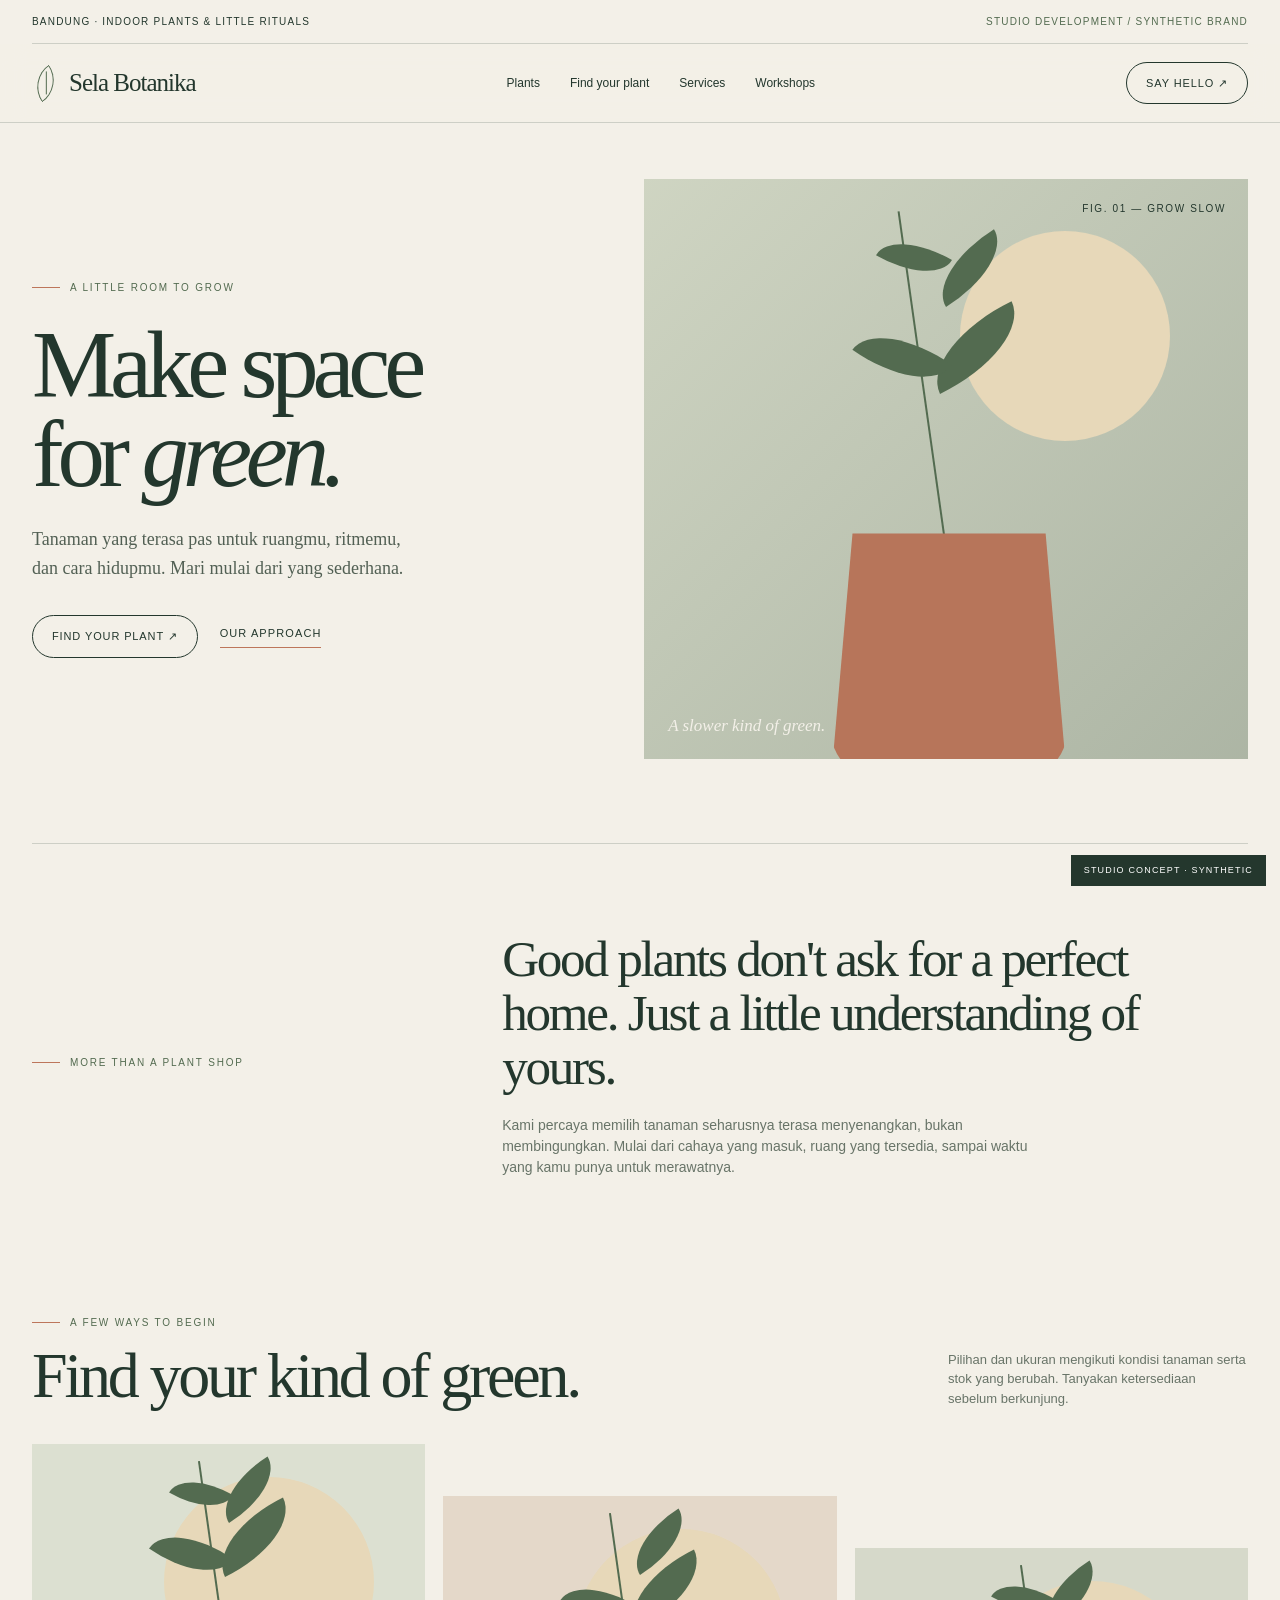
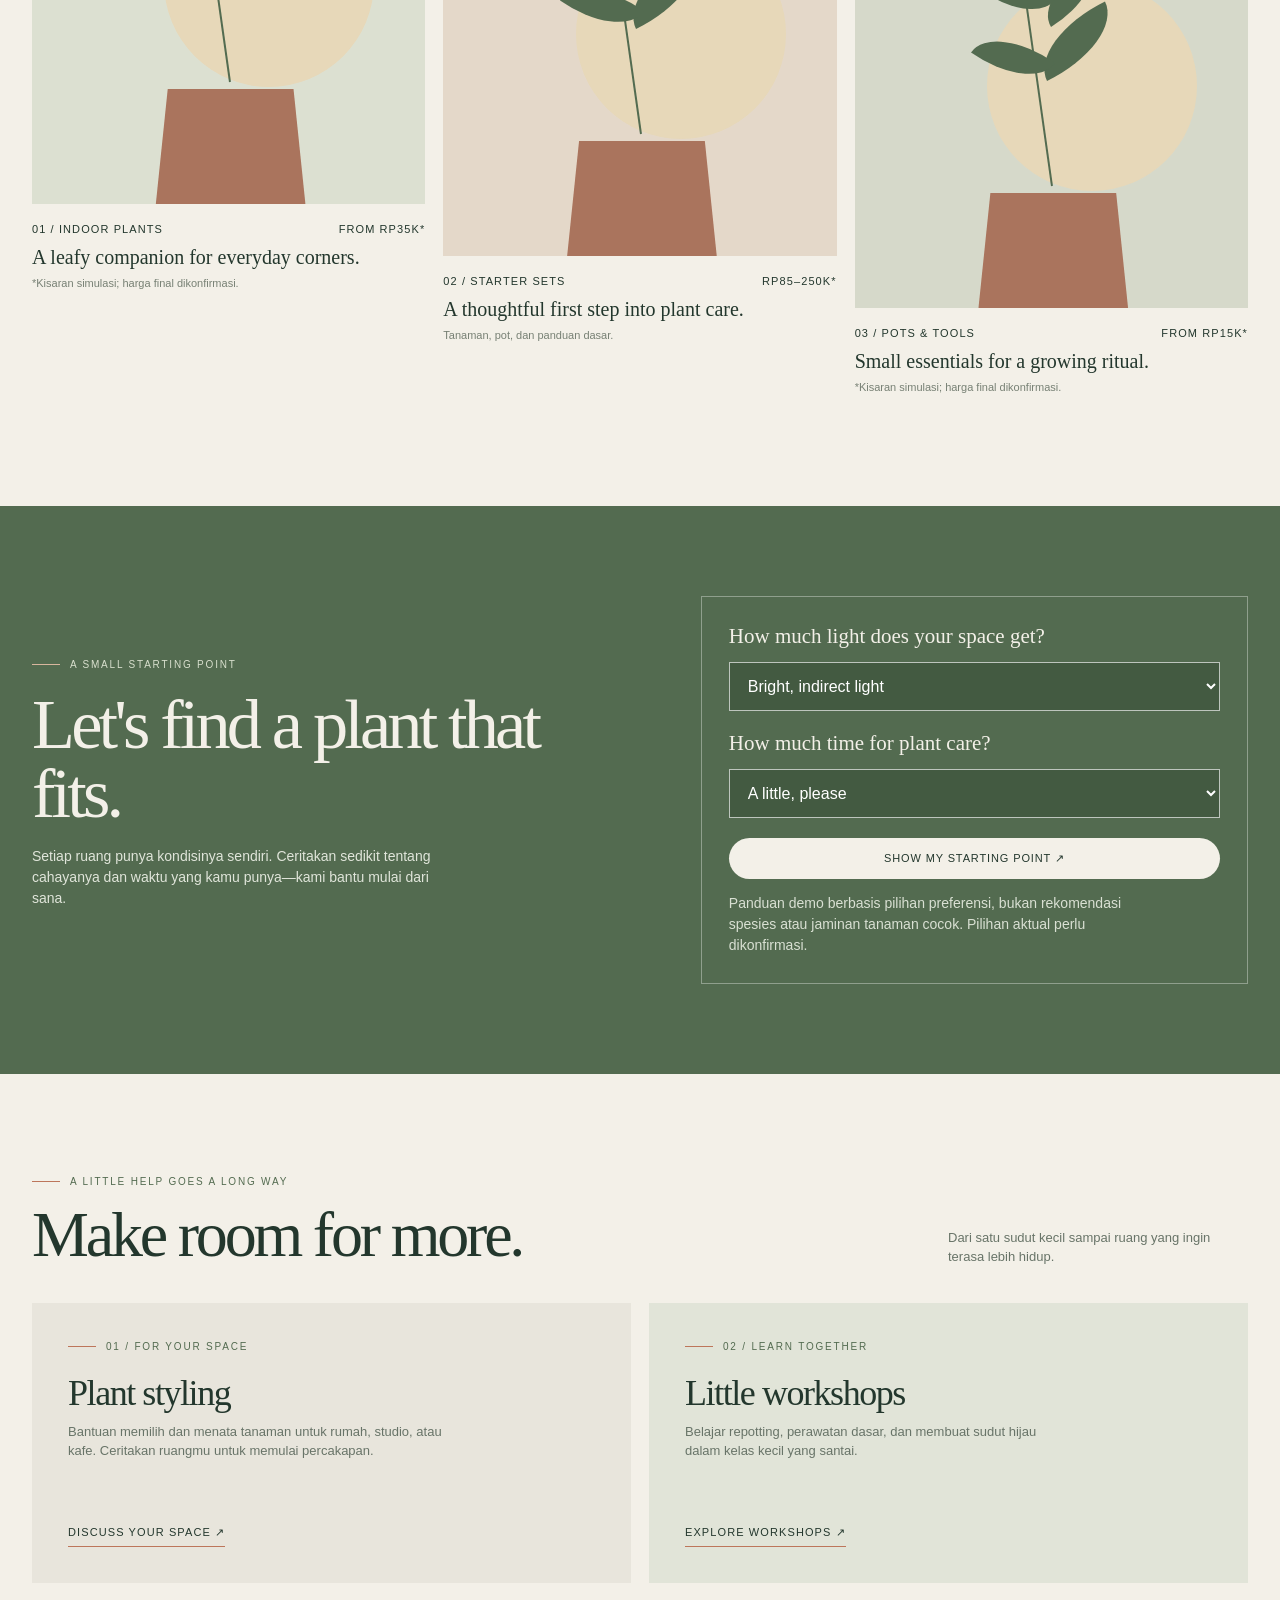
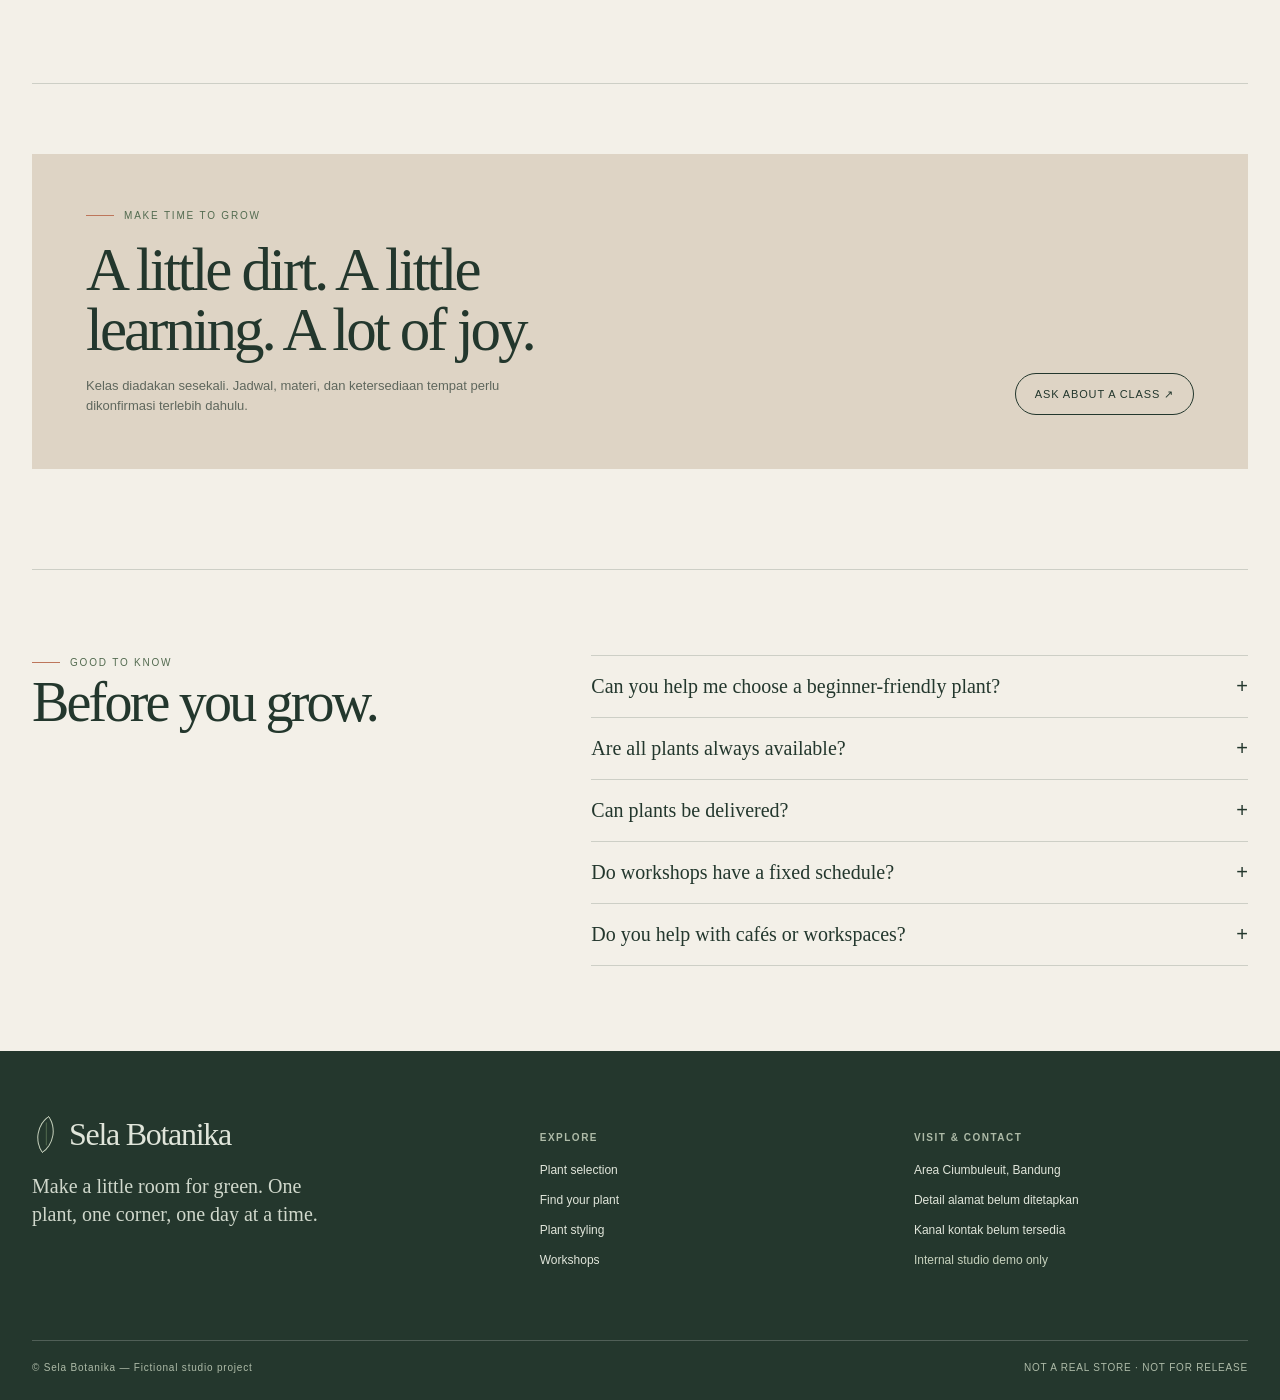
==== index.html @ 04342353 "improve: refine mobile navigation and prototype clarity" ====
<!-- Concept: Sela Botanika / ADES internal studio direction.
Lens: warm editorial plant studio; hypothesis: lead with atmosphere, then help visitors self-orient.
Synthetic content and CSS illustrations only. Finder is an illustrative demo, not botanical advice.
No real contact, booking, inventory, workshop schedule, testimonial, or business imagery is connected. -->
<!doctype html>
<html lang="id">
<head>
<meta charset="utf-8"><meta name="viewport" content="width=device-width, initial-scale=1">
<meta name="theme-color" content="#f3f0e8"><meta name="description" content="Sela Botanika — ruang untuk tumbuh, memilih tanaman yang sesuai dengan ruang dan ritme hidup.">
<title>Sela Botanika — Ruang untuk Tumbuh</title>
<style>
:root{--paper:#f3f0e8;--ink:#23372d;--moss:#536b50;--clay:#bd765b;--line:rgba(35,55,45,.18);--serif:Georgia,"Times New Roman",serif;--sans:Arial,Helvetica,sans-serif}
*{box-sizing:border-box}html{scroll-behavior:smooth;scroll-padding-top:90px}body{margin:0;background:var(--paper);color:var(--ink);font-family:var(--sans);line-height:1.5}a{color:inherit;text-decoration:none}button,select{font:inherit}.wrap{width:min(1240px,calc(100% - 64px));margin:auto}.topline{display:flex;justify-content:space-between;gap:14px;padding:14px 0;border-bottom:1px solid var(--line);font-size:10px;letter-spacing:.12em;text-transform:uppercase}.topline span:last-child{color:var(--moss)}header{position:sticky;top:0;background:rgba(243,240,232,.96);backdrop-filter:blur(12px);z-index:5;border-bottom:1px solid var(--line)}.nav{height:78px;display:flex;align-items:center;justify-content:space-between;gap:20px}.brand{display:flex;align-items:center;gap:10px;font:25px var(--serif);letter-spacing:-.04em;white-space:nowrap}.mark{width:27px;height:27px;border:1px solid var(--moss);border-radius:100% 0 100% 0;transform:rotate(-35deg);position:relative;flex:none}.mark:after{content:"";position:absolute;width:1px;height:23px;background:var(--moss);left:13px;top:1px;transform:rotate(35deg)}.links{display:flex;gap:clamp(14px,2.4vw,30px);font-size:12px}.links a:hover,.textlink:hover{color:var(--clay)}.nav-cta,.button{display:inline-flex;align-items:center;justify-content:center;border:1px solid var(--ink);border-radius:99px;padding:12px 19px;font-size:11px;letter-spacing:.08em;text-transform:uppercase;transition:background .2s,color .2s;cursor:pointer}.nav-cta:hover,.button:hover{background:var(--ink);color:var(--paper)}:focus-visible{outline:3px solid var(--clay);outline-offset:4px}.eyebrow{font-size:10px;letter-spacing:.18em;text-transform:uppercase;color:var(--moss);display:flex;align-items:center;gap:10px}.eyebrow:before{content:"";width:28px;height:1px;background:var(--clay)}h1,h2,h3,p{margin-top:0}
.hero{padding:56px 0 84px}.hero-grid{display:grid;grid-template-columns:1fr 1.12fr;gap:6%;align-items:center}h1{font:clamp(56px,7.4vw,104px)/.94 var(--serif);letter-spacing:-.065em;margin:26px 0}.hero-copy{font:18px/1.6 var(--serif);max-width:390px;color:#526054}.hero-actions{display:flex;align-items:center;gap:22px;margin-top:32px}.textlink{font-size:11px;text-transform:uppercase;letter-spacing:.1em;border-bottom:1px solid var(--clay);padding-bottom:5px}.hero-art{height:580px;position:relative;background:#d8ddca;overflow:hidden}.hero-art:before{content:"";position:absolute;inset:0;background:linear-gradient(135deg,rgba(35,55,45,.05),rgba(35,55,45,.24))}.sun{position:absolute;width:210px;height:210px;border-radius:50%;background:#e7d8b9;right:13%;top:9%}.pot{position:absolute;bottom:-18px;left:31%;width:39%;height:42%;background:#b7755a;border-radius:8% 8% 19% 19%;clip-path:polygon(9% 0,91% 0,100% 100%,0 100%)}.stem{position:absolute;bottom:35%;left:50%;height:60%;width:2px;background:#536b50;transform:rotate(-8deg);transform-origin:bottom}.leaf{position:absolute;width:105px;height:52px;background:#536b50;border-radius:100% 0 100% 0;transform-origin:0 100%}.l1{bottom:63%;left:49%;transform:rotate(-26deg)}.l2{bottom:68%;left:51%;transform:rotate(-145deg) scale(.86)}.l3{bottom:78%;left:50%;transform:rotate(-32deg) scale(.78)}.l4{bottom:86%;left:51%;transform:rotate(-150deg) scale(.65)}.art-note{position:absolute;left:24px;bottom:23px;color:#f3f0e8;font:italic 17px var(--serif)}.art-index{position:absolute;right:22px;top:22px;font-size:10px;letter-spacing:.16em}.intro{padding:88px 0;border-top:1px solid var(--line);display:grid;grid-template-columns:1fr 2fr;gap:8%}.intro h2{font:clamp(34px,4vw,55px)/1.05 var(--serif);letter-spacing:-.045em;max-width:740px;margin:0}.intro p{max-width:530px;color:#687468;font-size:14px;margin-top:22px}.section-head{display:flex;justify-content:space-between;align-items:end;margin-bottom:36px}.section-head h2{font:clamp(40px,5vw,64px)/1 var(--serif);letter-spacing:-.05em;margin:14px 0 0}.section-head p{max-width:300px;color:#687468;font-size:13px;margin:0}.plants{padding:35px 0 100px}.plant-grid{display:grid;grid-template-columns:repeat(3,1fr);gap:18px}.plant-card:nth-child(2){margin-top:52px}.plant-card:nth-child(3){margin-top:104px}.plant-visual{height:360px;position:relative;overflow:hidden;background:#dce0d1}.plant-card:nth-child(2) .plant-visual{background:#e4d8c9}.plant-card:nth-child(3) .plant-visual{background:#d6d9ca}.plant-visual .pot{height:37%;width:39%;left:31%;background:#aa745d}.plant-visual .stem{height:62%;bottom:34%}.plant-visual .leaf{width:87px;height:46px}.plant-meta{display:flex;justify-content:space-between;gap:8px;margin-top:17px;font-size:11px;letter-spacing:.1em;text-transform:uppercase}.plant-desc{font:20px var(--serif);margin:8px 0 0}.small-note{font-size:11px;color:#778074;margin-top:6px}.finder{background:var(--moss);color:var(--paper);padding:90px 0}.finder-grid{display:grid;grid-template-columns:1fr 1fr;gap:10%;align-items:center}.finder h2{font:clamp(46px,5.5vw,72px)/.98 var(--serif);letter-spacing:-.055em;margin:18px 0}.finder p{color:#e0e5da;max-width:430px;font-size:14px}.finder .eyebrow{color:#d8dfcd}.finder .eyebrow:before{background:#d8b69e}.finder-box{border:1px solid rgba(255,255,255,.35);padding:27px}.finder-box label{display:block;font:21px var(--serif);margin:0 0 13px}.finder-box select{width:100%;padding:14px;background:#435a41;border:1px solid rgba(255,255,255,.65);color:white;border-radius:0;margin-bottom:20px}.finder-box option{color:var(--ink);background:white}.finder-box button{background:var(--paper);color:var(--ink);border:0;width:100%}.result{display:none;margin-top:18px;padding:16px;background:rgba(255,255,255,.12);font-size:13px}.result.show{display:block}.services{padding:100px 0}.service-grid{display:grid;grid-template-columns:1fr 1fr;gap:18px}.service{padding:36px;background:#e8e5dc;min-height:280px;display:flex;flex-direction:column;justify-content:space-between}.service:nth-child(2){background:#e1e4d8}.service h3{font:36px var(--serif);letter-spacing:-.04em;margin:18px 0 8px}.service p{font-size:13px;color:#687468;max-width:380px}.service .textlink{align-self:flex-start}.workshops{padding:70px 0 100px;border-top:1px solid var(--line)}.workshop-band{background:#ded4c5;padding:54px;display:grid;grid-template-columns:1fr auto;gap:30px;align-items:end}.workshop-band h2{font:clamp(38px,5vw,61px)/.98 var(--serif);letter-spacing:-.05em;max-width:570px;margin:17px 0}.workshop-band p{font-size:13px;max-width:460px;color:#5f675d;margin:0}.faq{padding:85px 0;border-top:1px solid var(--line)}.faq-grid{display:grid;grid-template-columns:.8fr 1.2fr;gap:10%}.faq h2{font:56px var(--serif);letter-spacing:-.05em}.faq details{border-top:1px solid var(--line);padding:19px 0}.faq details:last-child{border-bottom:1px solid var(--line)}.faq summary{cursor:pointer;list-style:none;font:20px var(--serif);display:flex;justify-content:space-between;gap:16px}.faq summary:after{content:"+";font:20px var(--sans);flex:none}.faq details[open] summary:after{content:"−"}.faq details p{margin:14px 0 0;font-size:13px;color:#687468;max-width:540px}.footer{background:#24372d;color:#f3f0e8;padding:65px 0 25px}.footer-grid{display:grid;grid-template-columns:1.4fr 1fr 1fr;gap:40px;padding-bottom:55px}.footer .brand{font-size:32px}.footer p{font:20px/1.4 var(--serif);color:#d0d8cc;max-width:300px;margin-top:19px}.footer h4{font-size:10px;letter-spacing:.15em;text-transform:uppercase;color:#aebba8}.footer a,.footer li{font-size:12px;color:#e0e5da}.footer ul{list-style:none;padding:0;display:grid;gap:12px}.copyright{border-top:1px solid rgba(255,255,255,.2);padding-top:19px;display:flex;justify-content:space-between;font-size:10px;color:#aebba8;letter-spacing:.08em}.demo{position:fixed;right:14px;bottom:14px;background:#24372d;color:#fff;padding:9px 13px;font-size:9px;letter-spacing:.13em;text-transform:uppercase;z-index:10}
@media(max-width:900px){.links{gap:12px;font-size:11px}.nav-cta{padding:10px 13px}.hero-art{height:500px}}
@media(max-width:760px){.wrap{width:calc(100% - 38px)}.topline{font-size:8px;letter-spacing:.07em}.nav{height:66px}.brand{font-size:22px}.links{display:none}.nav-cta{padding:10px 13px;font-size:9px}.hero{padding:34px 0 55px}.hero-grid{grid-template-columns:1fr;gap:35px}h1{font-size:clamp(58px,15vw,82px);margin:20px 0}.hero-copy{font-size:17px}.hero-art{height:420px}.intro{padding:63px 0;grid-template-columns:1fr;gap:22px}.intro h2{font-size:42px}.section-head{display:block}.section-head p{margin-top:18px}.plants{padding-bottom:65px}.plant-grid{grid-template-columns:1fr;gap:32px}.plant-card:nth-child(2),.plant-card:nth-child(3){margin-top:0}.plant-visual{height:330px}.finder{padding:65px 0}.finder-grid{grid-template-columns:1fr;gap:28px}.finder-box{padding:21px}.services{padding:67px 0}.service-grid{grid-template-columns:1fr}.service{min-height:240px;padding:27px}.workshops{padding:55px 0 65px}.workshop-band{padding:30px;grid-template-columns:1fr}.workshop-band .button{justify-self:start}.faq{padding:65px 0}.faq-grid{grid-template-columns:1fr;gap:15px}.faq h2{font-size:46px}.footer{padding:48px 0 22px}.footer-grid{grid-template-columns:1fr 1fr;gap:28px}.footer-grid>div:first-child{grid-column:1/-1}.copyright{gap:12px;flex-direction:column}.demo{right:8px;bottom:8px;font-size:8px}}
@media(max-width:360px){.wrap{width:calc(100% - 30px)}.topline{font-size:7px}.brand{font-size:20px}.mark{width:23px;height:23px}.nav-cta{font-size:8px;padding:9px 10px}.hero-art{height:340px}.plant-meta{font-size:9px}.workshop-band{padding:23px}}
@media(prefers-reduced-motion:reduce){html{scroll-behavior:auto}*,*:before,*:after{transition:none!important;animation:none!important}}
</style>
</head>
<body>
<div class="topline wrap"><span>Bandung · Indoor plants & little rituals</span><span>STUDIO DEVELOPMENT / SYNTHETIC BRAND</span></div>
<header><div class="wrap nav"><a class="brand" href="#home" aria-label="Sela Botanika beranda"><span class="mark" aria-hidden="true"></span>Sela Botanika</a><nav class="links" aria-label="Navigasi utama"><a href="#plants">Plants</a><a href="#find">Find your plant</a><a href="#services">Services</a><a href="#workshops">Workshops</a></nav><a class="nav-cta" href="#contact">Say hello ↗</a></div></header>
<main id="home">
<section class="hero wrap"><div class="hero-grid"><div><div class="eyebrow">A little room to grow</div><h1>Make space<br>for <em>green.</em></h1><p class="hero-copy">Tanaman yang terasa pas untuk ruangmu, ritmemu, dan cara hidupmu. Mari mulai dari yang sederhana.</p><div class="hero-actions"><a class="button" href="#find">Find your plant ↗</a><a class="textlink" href="#approach">Our approach</a></div></div><div class="hero-art" role="img" aria-label="Ilustrasi dekoratif tanaman indoor dalam pot terakota"><div class="sun"></div><div class="stem"></div><div class="leaf l1"></div><div class="leaf l2"></div><div class="leaf l3"></div><div class="leaf l4"></div><div class="pot"></div><span class="art-index">FIG. 01 — GROW SLOW</span><span class="art-note">A slower kind of green.</span></div></div></section>
<section class="intro wrap" id="approach"><div class="eyebrow">More than a plant shop</div><div><h2>Good plants don't ask for a perfect home. Just a little understanding of yours.</h2><p>Kami percaya memilih tanaman seharusnya terasa menyenangkan, bukan membingungkan. Mulai dari cahaya yang masuk, ruang yang tersedia, sampai waktu yang kamu punya untuk merawatnya.</p></div></section>
<section class="plants wrap" id="plants"><div class="section-head"><div><div class="eyebrow">A few ways to begin</div><h2>Find your kind of green.</h2></div><p>Pilihan dan ukuran mengikuti kondisi tanaman serta stok yang berubah. Tanyakan ketersediaan sebelum berkunjung.</p></div><div class="plant-grid"><article class="plant-card"><div class="plant-visual" role="img" aria-label="Ilustrasi dekoratif tanaman dan pot"><div class="sun"></div><div class="stem"></div><div class="leaf l1"></div><div class="leaf l2"></div><div class="leaf l3"></div><div class="leaf l4"></div><div class="pot"></div></div><div class="plant-meta"><span>01 / Indoor plants</span><span>From Rp35k*</span></div><p class="plant-desc">A leafy companion for everyday corners.</p><p class="small-note">*Kisaran simulasi; harga final dikonfirmasi.</p></article><article class="plant-card"><div class="plant-visual" role="img" aria-label="Ilustrasi dekoratif tanaman pemula"><div class="sun"></div><div class="stem"></div><div class="leaf l1"></div><div class="leaf l2"></div><div class="leaf l3"></div><div class="pot"></div></div><div class="plant-meta"><span>02 / Starter sets</span><span>Rp85–250k*</span></div><p class="plant-desc">A thoughtful first step into plant care.</p><p class="small-note">Tanaman, pot, dan panduan dasar.</p></article><article class="plant-card"><div class="plant-visual" role="img" aria-label="Ilustrasi dekoratif tanaman dalam pot"><div class="sun"></div><div class="stem"></div><div class="leaf l1"></div><div class="leaf l2"></div><div class="leaf l3"></div><div class="leaf l4"></div><div class="pot"></div></div><div class="plant-meta"><span>03 / Pots & tools</span><span>From Rp15k*</span></div><p class="plant-desc">Small essentials for a growing ritual.</p><p class="small-note">*Kisaran simulasi; harga final dikonfirmasi.</p></article></div></section>
<section class="finder" id="find"><div class="wrap finder-grid"><div><div class="eyebrow">A small starting point</div><h2>Let's find a plant that fits.</h2><p>Setiap ruang punya kondisinya sendiri. Ceritakan sedikit tentang cahayanya dan waktu yang kamu punya—kami bantu mulai dari sana.</p></div><div class="finder-box"><label for="light">How much light does your space get?</label><select id="light"><option value="bright">Bright, indirect light</option><option value="medium">Some natural light</option><option value="low">Low natural light</option></select><label for="care">How much time for plant care?</label><select id="care"><option value="easy">A little, please</option><option value="regular">A regular weekly ritual</option><option value="love">I love taking care of plants</option></select><button class="button" id="recommend" type="button">Show my starting point ↗</button><div class="result" id="result" role="status" aria-live="polite"></div><p class="small-note" style="color:#d9e0d3;margin:14px 0 0">Panduan demo berbasis pilihan preferensi, bukan rekomendasi spesies atau jaminan tanaman cocok. Pilihan aktual perlu dikonfirmasi.</p></div></div></section>
<section class="services wrap" id="services"><div class="section-head"><div><div class="eyebrow">A little help goes a long way</div><h2>Make room for more.</h2></div><p>Dari satu sudut kecil sampai ruang yang ingin terasa lebih hidup.</p></div><div class="service-grid"><article class="service"><div><div class="eyebrow">01 / For your space</div><h3>Plant styling</h3><p>Bantuan memilih dan menata tanaman untuk rumah, studio, atau kafe. Ceritakan ruangmu untuk memulai percakapan.</p></div><a class="textlink" href="#contact">Discuss your space ↗</a></article><article class="service"><div><div class="eyebrow">02 / Learn together</div><h3>Little workshops</h3><p>Belajar repotting, perawatan dasar, dan membuat sudut hijau dalam kelas kecil yang santai.</p></div><a class="textlink" href="#workshops">Explore workshops ↗</a></article></div></section>
<section class="workshops wrap" id="workshops"><div class="workshop-band"><div><div class="eyebrow">Make time to grow</div><h2>A little dirt. A little learning. A lot of joy.</h2><p>Kelas diadakan sesekali. Jadwal, materi, dan ketersediaan tempat perlu dikonfirmasi terlebih dahulu.</p></div><a class="button" href="#contact">Ask about a class ↗</a></div></section>
<section class="faq wrap"><div class="faq-grid"><div><div class="eyebrow">Good to know</div><h2>Before you grow.</h2></div><div><details><summary>Can you help me choose a beginner-friendly plant?</summary><p>Tentu. Kami bisa mulai dari kondisi cahaya ruangan dan waktu yang ingin kamu luangkan untuk perawatan. Pilihan spesifik perlu disesuaikan dengan tanaman yang tersedia.</p></details><details><summary>Are all plants always available?</summary><p>Tidak. Stok berubah mengikuti pemasok dan kondisi tanaman. Hubungi kami untuk mengonfirmasi pilihan yang sedang tersedia.</p></details><details><summary>Can plants be delivered?</summary><p>Pengantaran tersedia di beberapa area Kota Bandung. Cakupan dan ongkos kirim perlu dikonfirmasi berdasarkan alamat tujuan.</p></details><details><summary>Do workshops have a fixed schedule?</summary><p>Jadwal belum tetap. Tanyakan informasi kelas, materi, dan ketersediaan tempat sebelum merencanakan kunjungan.</p></details><details><summary>Do you help with cafés or workspaces?</summary><p>Kami menerima pertanyaan awal untuk penataan tanaman. Biaya dan kebutuhan akan dibicarakan setelah memahami ruang serta lingkupnya.</p></details></div></div></section>
</main>
<footer class="footer" id="contact"><div class="wrap"><div class="footer-grid"><div><a class="brand" href="#home"><span class="mark" aria-hidden="true" style="border-color:#c6d1bd"></span>Sela Botanika</a><p>Make a little room for green. One plant, one corner, one day at a time.</p></div><div><h4>Explore</h4><ul><li><a href="#plants">Plant selection</a></li><li><a href="#find">Find your plant</a></li><li><a href="#services">Plant styling</a></li><li><a href="#workshops">Workshops</a></li></ul></div><div><h4>Visit & contact</h4><ul><li>Area Ciumbuleuit, Bandung</li><li>Detail alamat belum ditetapkan</li><li>Kanal kontak belum tersedia</li><li><span style="color:#c6d1bd">Internal studio demo only</span></li></ul></div></div><div class="copyright"><span>© Sela Botanika — Fictional studio project</span><span>NOT A REAL STORE · NOT FOR RELEASE</span></div></div></footer>
<div class="demo" aria-hidden="true">Studio concept · synthetic</div>
<script>
document.getElementById('recommend').addEventListener('click',function(){const light=document.getElementById('light').value;const care=document.getElementById('care').value;let advice='Mulai dengan mencatat sudut ruangan yang ingin kamu hijaukan. Diskusikan kondisi ruang tersebut sebelum memilih tanaman.';if(light==='low'&&care==='easy')advice='Untuk ruang bercahaya terbatas dengan rutinitas sederhana, minta bantuan mengecek opsi yang sesuai. Kesesuaian spesies perlu dikonfirmasi.';else if(light==='bright')advice='Ruang dengan cahaya terang tidak langsung bisa menjadi titik awal eksplorasi. Catat arah dan durasi cahaya yang masuk.';else if(care==='love')advice='Kamu bisa menjadikan perawatan sebagai rutinitas yang menyenangkan. Mulailah dengan mempertimbangkan waktu dan pengalamanmu.';const box=document.getElementById('result');box.textContent=advice;box.classList.add('show')});
</script>
</body></html>
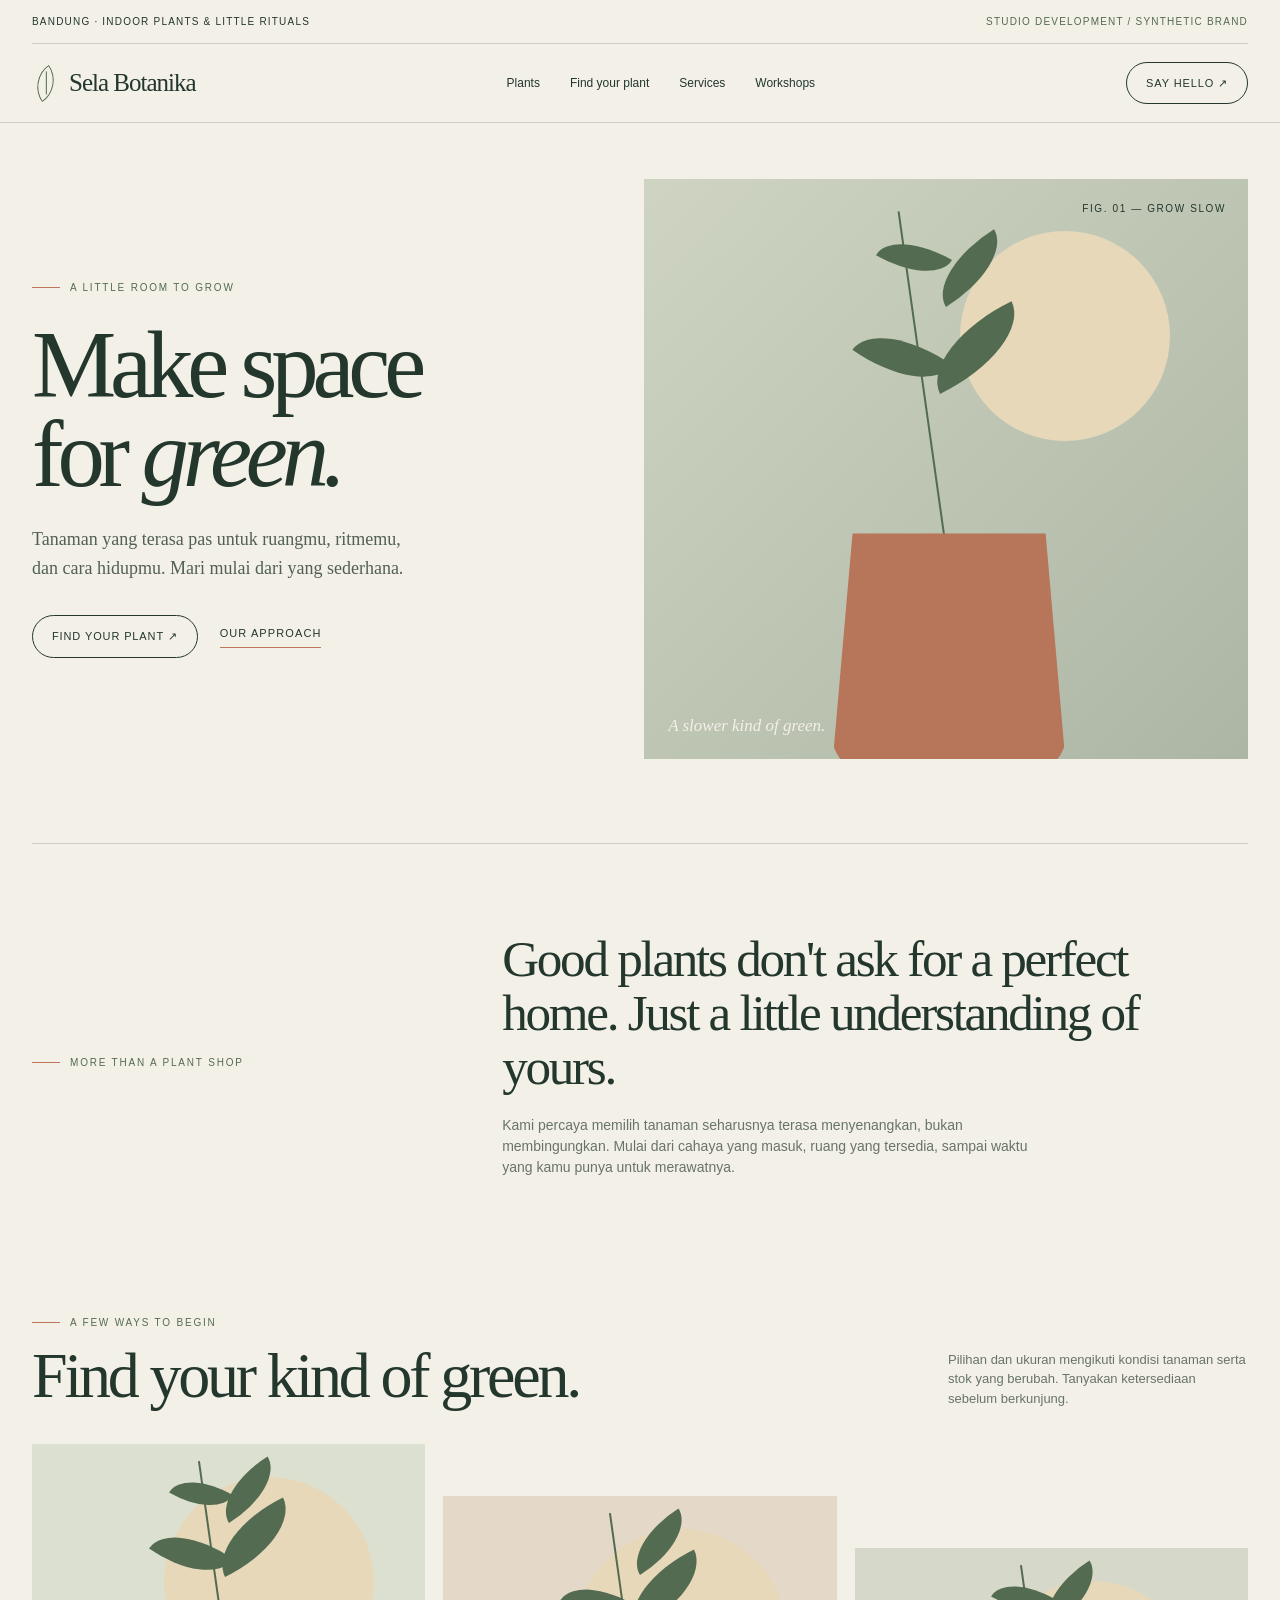
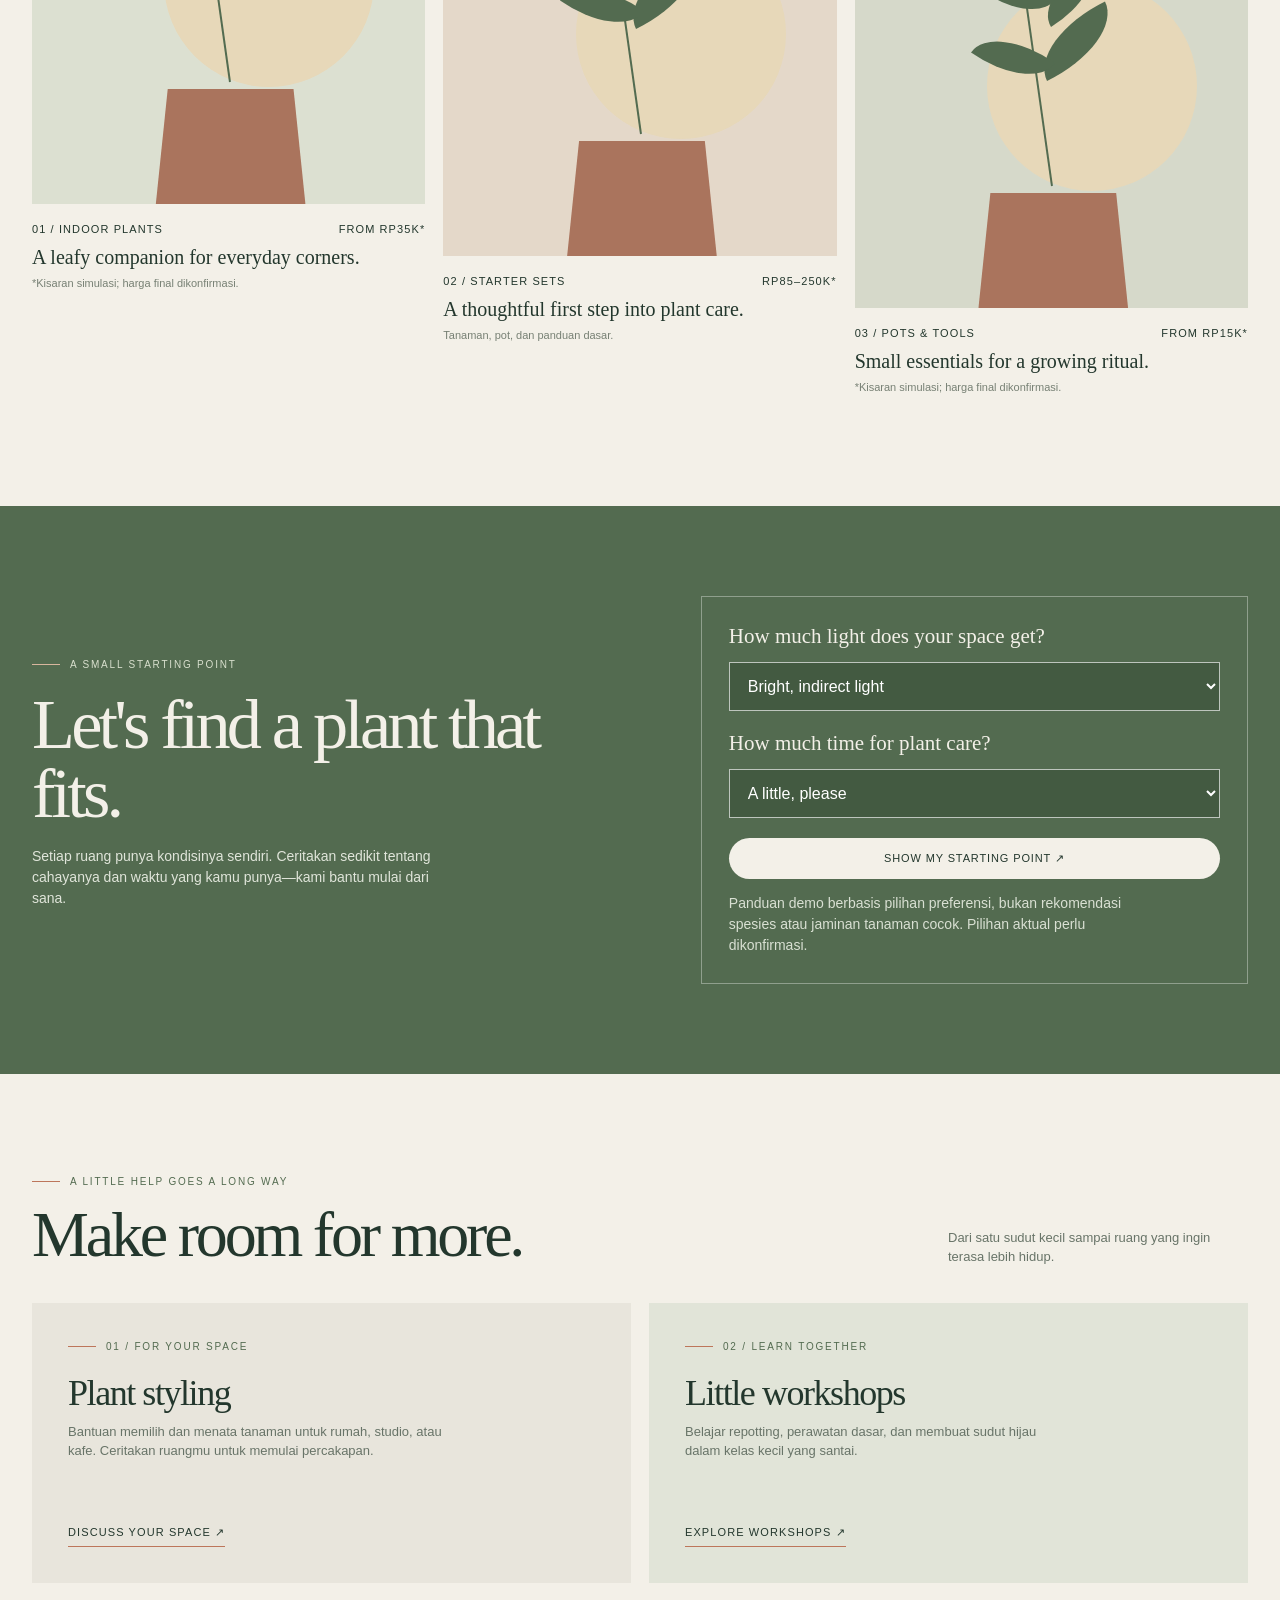
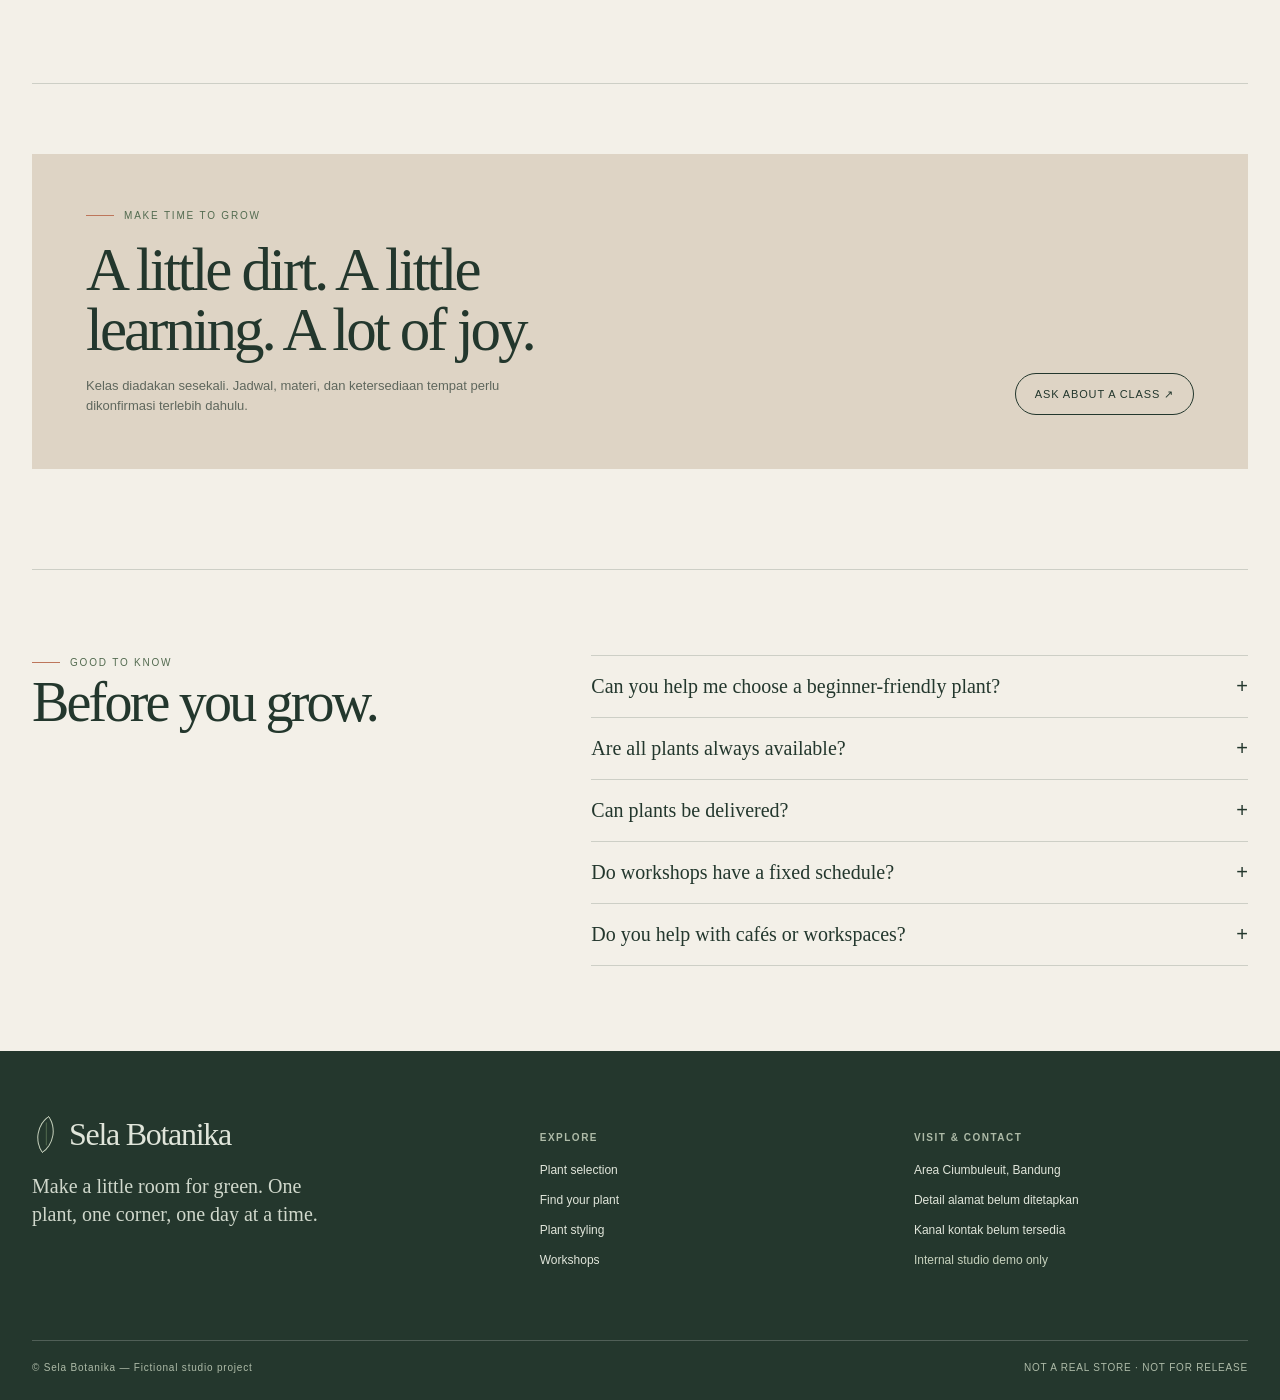
==== commit b3525b54: "Refine mobile visual hierarchy by removing floating demo badge" ====
--- a/index.html
+++ b/index.html
@@ -11,9 +11,9 @@
 <style>
 :root{--paper:#f3f0e8;--ink:#23372d;--moss:#536b50;--clay:#bd765b;--line:rgba(35,55,45,.18);--serif:Georgia,"Times New Roman",serif;--sans:Arial,Helvetica,sans-serif}
 *{box-sizing:border-box}html{scroll-behavior:smooth;scroll-padding-top:90px}body{margin:0;background:var(--paper);color:var(--ink);font-family:var(--sans);line-height:1.5}a{color:inherit;text-decoration:none}button,select{font:inherit}.wrap{width:min(1240px,calc(100% - 64px));margin:auto}.topline{display:flex;justify-content:space-between;gap:14px;padding:14px 0;border-bottom:1px solid var(--line);font-size:10px;letter-spacing:.12em;text-transform:uppercase}.topline span:last-child{color:var(--moss)}header{position:sticky;top:0;background:rgba(243,240,232,.96);backdrop-filter:blur(12px);z-index:5;border-bottom:1px solid var(--line)}.nav{height:78px;display:flex;align-items:center;justify-content:space-between;gap:20px}.brand{display:flex;align-items:center;gap:10px;font:25px var(--serif);letter-spacing:-.04em;white-space:nowrap}.mark{width:27px;height:27px;border:1px solid var(--moss);border-radius:100% 0 100% 0;transform:rotate(-35deg);position:relative;flex:none}.mark:after{content:"";position:absolute;width:1px;height:23px;background:var(--moss);left:13px;top:1px;transform:rotate(35deg)}.links{display:flex;gap:clamp(14px,2.4vw,30px);font-size:12px}.links a:hover,.textlink:hover{color:var(--clay)}.nav-cta,.button{display:inline-flex;align-items:center;justify-content:center;border:1px solid var(--ink);border-radius:99px;padding:12px 19px;font-size:11px;letter-spacing:.08em;text-transform:uppercase;transition:background .2s,color .2s;cursor:pointer}.nav-cta:hover,.button:hover{background:var(--ink);color:var(--paper)}:focus-visible{outline:3px solid var(--clay);outline-offset:4px}.eyebrow{font-size:10px;letter-spacing:.18em;text-transform:uppercase;color:var(--moss);display:flex;align-items:center;gap:10px}.eyebrow:before{content:"";width:28px;height:1px;background:var(--clay)}h1,h2,h3,p{margin-top:0}
-.hero{padding:56px 0 84px}.hero-grid{display:grid;grid-template-columns:1fr 1.12fr;gap:6%;align-items:center}h1{font:clamp(56px,7.4vw,104px)/.94 var(--serif);letter-spacing:-.065em;margin:26px 0}.hero-copy{font:18px/1.6 var(--serif);max-width:390px;color:#526054}.hero-actions{display:flex;align-items:center;gap:22px;margin-top:32px}.textlink{font-size:11px;text-transform:uppercase;letter-spacing:.1em;border-bottom:1px solid var(--clay);padding-bottom:5px}.hero-art{height:580px;position:relative;background:#d8ddca;overflow:hidden}.hero-art:before{content:"";position:absolute;inset:0;background:linear-gradient(135deg,rgba(35,55,45,.05),rgba(35,55,45,.24))}.sun{position:absolute;width:210px;height:210px;border-radius:50%;background:#e7d8b9;right:13%;top:9%}.pot{position:absolute;bottom:-18px;left:31%;width:39%;height:42%;background:#b7755a;border-radius:8% 8% 19% 19%;clip-path:polygon(9% 0,91% 0,100% 100%,0 100%)}.stem{position:absolute;bottom:35%;left:50%;height:60%;width:2px;background:#536b50;transform:rotate(-8deg);transform-origin:bottom}.leaf{position:absolute;width:105px;height:52px;background:#536b50;border-radius:100% 0 100% 0;transform-origin:0 100%}.l1{bottom:63%;left:49%;transform:rotate(-26deg)}.l2{bottom:68%;left:51%;transform:rotate(-145deg) scale(.86)}.l3{bottom:78%;left:50%;transform:rotate(-32deg) scale(.78)}.l4{bottom:86%;left:51%;transform:rotate(-150deg) scale(.65)}.art-note{position:absolute;left:24px;bottom:23px;color:#f3f0e8;font:italic 17px var(--serif)}.art-index{position:absolute;right:22px;top:22px;font-size:10px;letter-spacing:.16em}.intro{padding:88px 0;border-top:1px solid var(--line);display:grid;grid-template-columns:1fr 2fr;gap:8%}.intro h2{font:clamp(34px,4vw,55px)/1.05 var(--serif);letter-spacing:-.045em;max-width:740px;margin:0}.intro p{max-width:530px;color:#687468;font-size:14px;margin-top:22px}.section-head{display:flex;justify-content:space-between;align-items:end;margin-bottom:36px}.section-head h2{font:clamp(40px,5vw,64px)/1 var(--serif);letter-spacing:-.05em;margin:14px 0 0}.section-head p{max-width:300px;color:#687468;font-size:13px;margin:0}.plants{padding:35px 0 100px}.plant-grid{display:grid;grid-template-columns:repeat(3,1fr);gap:18px}.plant-card:nth-child(2){margin-top:52px}.plant-card:nth-child(3){margin-top:104px}.plant-visual{height:360px;position:relative;overflow:hidden;background:#dce0d1}.plant-card:nth-child(2) .plant-visual{background:#e4d8c9}.plant-card:nth-child(3) .plant-visual{background:#d6d9ca}.plant-visual .pot{height:37%;width:39%;left:31%;background:#aa745d}.plant-visual .stem{height:62%;bottom:34%}.plant-visual .leaf{width:87px;height:46px}.plant-meta{display:flex;justify-content:space-between;gap:8px;margin-top:17px;font-size:11px;letter-spacing:.1em;text-transform:uppercase}.plant-desc{font:20px var(--serif);margin:8px 0 0}.small-note{font-size:11px;color:#778074;margin-top:6px}.finder{background:var(--moss);color:var(--paper);padding:90px 0}.finder-grid{display:grid;grid-template-columns:1fr 1fr;gap:10%;align-items:center}.finder h2{font:clamp(46px,5.5vw,72px)/.98 var(--serif);letter-spacing:-.055em;margin:18px 0}.finder p{color:#e0e5da;max-width:430px;font-size:14px}.finder .eyebrow{color:#d8dfcd}.finder .eyebrow:before{background:#d8b69e}.finder-box{border:1px solid rgba(255,255,255,.35);padding:27px}.finder-box label{display:block;font:21px var(--serif);margin:0 0 13px}.finder-box select{width:100%;padding:14px;background:#435a41;border:1px solid rgba(255,255,255,.65);color:white;border-radius:0;margin-bottom:20px}.finder-box option{color:var(--ink);background:white}.finder-box button{background:var(--paper);color:var(--ink);border:0;width:100%}.result{display:none;margin-top:18px;padding:16px;background:rgba(255,255,255,.12);font-size:13px}.result.show{display:block}.services{padding:100px 0}.service-grid{display:grid;grid-template-columns:1fr 1fr;gap:18px}.service{padding:36px;background:#e8e5dc;min-height:280px;display:flex;flex-direction:column;justify-content:space-between}.service:nth-child(2){background:#e1e4d8}.service h3{font:36px var(--serif);letter-spacing:-.04em;margin:18px 0 8px}.service p{font-size:13px;color:#687468;max-width:380px}.service .textlink{align-self:flex-start}.workshops{padding:70px 0 100px;border-top:1px solid var(--line)}.workshop-band{background:#ded4c5;padding:54px;display:grid;grid-template-columns:1fr auto;gap:30px;align-items:end}.workshop-band h2{font:clamp(38px,5vw,61px)/.98 var(--serif);letter-spacing:-.05em;max-width:570px;margin:17px 0}.workshop-band p{font-size:13px;max-width:460px;color:#5f675d;margin:0}.faq{padding:85px 0;border-top:1px solid var(--line)}.faq-grid{display:grid;grid-template-columns:.8fr 1.2fr;gap:10%}.faq h2{font:56px var(--serif);letter-spacing:-.05em}.faq details{border-top:1px solid var(--line);padding:19px 0}.faq details:last-child{border-bottom:1px solid var(--line)}.faq summary{cursor:pointer;list-style:none;font:20px var(--serif);display:flex;justify-content:space-between;gap:16px}.faq summary:after{content:"+";font:20px var(--sans);flex:none}.faq details[open] summary:after{content:"−"}.faq details p{margin:14px 0 0;font-size:13px;color:#687468;max-width:540px}.footer{background:#24372d;color:#f3f0e8;padding:65px 0 25px}.footer-grid{display:grid;grid-template-columns:1.4fr 1fr 1fr;gap:40px;padding-bottom:55px}.footer .brand{font-size:32px}.footer p{font:20px/1.4 var(--serif);color:#d0d8cc;max-width:300px;margin-top:19px}.footer h4{font-size:10px;letter-spacing:.15em;text-transform:uppercase;color:#aebba8}.footer a,.footer li{font-size:12px;color:#e0e5da}.footer ul{list-style:none;padding:0;display:grid;gap:12px}.copyright{border-top:1px solid rgba(255,255,255,.2);padding-top:19px;display:flex;justify-content:space-between;font-size:10px;color:#aebba8;letter-spacing:.08em}.demo{position:fixed;right:14px;bottom:14px;background:#24372d;color:#fff;padding:9px 13px;font-size:9px;letter-spacing:.13em;text-transform:uppercase;z-index:10}
+.hero{padding:56px 0 84px}.hero-grid{display:grid;grid-template-columns:1fr 1.12fr;gap:6%;align-items:center}h1{font:clamp(56px,7.4vw,104px)/.94 var(--serif);letter-spacing:-.065em;margin:26px 0}.hero-copy{font:18px/1.6 var(--serif);max-width:390px;color:#526054}.hero-actions{display:flex;align-items:center;gap:22px;margin-top:32px}.textlink{font-size:11px;text-transform:uppercase;letter-spacing:.1em;border-bottom:1px solid var(--clay);padding-bottom:5px}.hero-art{height:580px;position:relative;background:#d8ddca;overflow:hidden}.hero-art:before{content:"";position:absolute;inset:0;background:linear-gradient(135deg,rgba(35,55,45,.05),rgba(35,55,45,.24))}.sun{position:absolute;width:210px;height:210px;border-radius:50%;background:#e7d8b9;right:13%;top:9%}.pot{position:absolute;bottom:-18px;left:31%;width:39%;height:42%;background:#b7755a;border-radius:8% 8% 19% 19%;clip-path:polygon(9% 0,91% 0,100% 100%,0 100%)}.stem{position:absolute;bottom:35%;left:50%;height:60%;width:2px;background:#536b50;transform:rotate(-8deg);transform-origin:bottom}.leaf{position:absolute;width:105px;height:52px;background:#536b50;border-radius:100% 0 100% 0;transform-origin:0 100%}.l1{bottom:63%;left:49%;transform:rotate(-26deg)}.l2{bottom:68%;left:51%;transform:rotate(-145deg) scale(.86)}.l3{bottom:78%;left:50%;transform:rotate(-32deg) scale(.78)}.l4{bottom:86%;left:51%;transform:rotate(-150deg) scale(.65)}.art-note{position:absolute;left:24px;bottom:23px;color:#f3f0e8;font:italic 17px var(--serif)}.art-index{position:absolute;right:22px;top:22px;font-size:10px;letter-spacing:.16em}.intro{padding:88px 0;border-top:1px solid var(--line);display:grid;grid-template-columns:1fr 2fr;gap:8%}.intro h2{font:clamp(34px,4vw,55px)/1.05 var(--serif);letter-spacing:-.045em;max-width:740px;margin:0}.intro p{max-width:530px;color:#687468;font-size:14px;margin-top:22px}.section-head{display:flex;justify-content:space-between;align-items:end;margin-bottom:36px}.section-head h2{font:clamp(40px,5vw,64px)/1 var(--serif);letter-spacing:-.05em;margin:14px 0 0}.section-head p{max-width:300px;color:#687468;font-size:13px;margin:0}.plants{padding:35px 0 100px}.plant-grid{display:grid;grid-template-columns:repeat(3,1fr);gap:18px}.plant-card:nth-child(2){margin-top:52px}.plant-card:nth-child(3){margin-top:104px}.plant-visual{height:360px;position:relative;overflow:hidden;background:#dce0d1}.plant-card:nth-child(2) .plant-visual{background:#e4d8c9}.plant-card:nth-child(3) .plant-visual{background:#d6d9ca}.plant-visual .pot{height:37%;width:39%;left:31%;background:#aa745d}.plant-visual .stem{height:62%;bottom:34%}.plant-visual .leaf{width:87px;height:46px}.plant-meta{display:flex;justify-content:space-between;gap:8px;margin-top:17px;font-size:11px;letter-spacing:.1em;text-transform:uppercase}.plant-desc{font:20px var(--serif);margin:8px 0 0}.small-note{font-size:11px;color:#778074;margin-top:6px}.finder{background:var(--moss);color:var(--paper);padding:90px 0}.finder-grid{display:grid;grid-template-columns:1fr 1fr;gap:10%;align-items:center}.finder h2{font:clamp(46px,5.5vw,72px)/.98 var(--serif);letter-spacing:-.055em;margin:18px 0}.finder p{color:#e0e5da;max-width:430px;font-size:14px}.finder .eyebrow{color:#d8dfcd}.finder .eyebrow:before{background:#d8b69e}.finder-box{border:1px solid rgba(255,255,255,.35);padding:27px}.finder-box label{display:block;font:21px var(--serif);margin:0 0 13px}.finder-box select{width:100%;padding:14px;background:#435a41;border:1px solid rgba(255,255,255,.65);color:white;border-radius:0;margin-bottom:20px}.finder-box option{color:var(--ink);background:white}.finder-box button{background:var(--paper);color:var(--ink);border:0;width:100%}.result{display:none;margin-top:18px;padding:16px;background:rgba(255,255,255,.12);font-size:13px}.result.show{display:block}.services{padding:100px 0}.service-grid{display:grid;grid-template-columns:1fr 1fr;gap:18px}.service{padding:36px;background:#e8e5dc;min-height:280px;display:flex;flex-direction:column;justify-content:space-between}.service:nth-child(2){background:#e1e4d8}.service h3{font:36px var(--serif);letter-spacing:-.04em;margin:18px 0 8px}.service p{font-size:13px;color:#687468;max-width:380px}.service .textlink{align-self:flex-start}.workshops{padding:70px 0 100px;border-top:1px solid var(--line)}.workshop-band{background:#ded4c5;padding:54px;display:grid;grid-template-columns:1fr auto;gap:30px;align-items:end}.workshop-band h2{font:clamp(38px,5vw,61px)/.98 var(--serif);letter-spacing:-.05em;max-width:570px;margin:17px 0}.workshop-band p{font-size:13px;max-width:460px;color:#5f675d;margin:0}.faq{padding:85px 0;border-top:1px solid var(--line)}.faq-grid{display:grid;grid-template-columns:.8fr 1.2fr;gap:10%}.faq h2{font:56px var(--serif);letter-spacing:-.05em}.faq details{border-top:1px solid var(--line);padding:19px 0}.faq details:last-child{border-bottom:1px solid var(--line)}.faq summary{cursor:pointer;list-style:none;font:20px var(--serif);display:flex;justify-content:space-between;gap:16px}.faq summary:after{content:"+";font:20px var(--sans);flex:none}.faq details[open] summary:after{content:"−"}.faq details p{margin:14px 0 0;font-size:13px;color:#687468;max-width:540px}.footer{background:#24372d;color:#f3f0e8;padding:65px 0 25px}.footer-grid{display:grid;grid-template-columns:1.4fr 1fr 1fr;gap:40px;padding-bottom:55px}.footer .brand{font-size:32px}.footer p{font:20px/1.4 var(--serif);color:#d0d8cc;max-width:300px;margin-top:19px}.footer h4{font-size:10px;letter-spacing:.15em;text-transform:uppercase;color:#aebba8}.footer a,.footer li{font-size:12px;color:#e0e5da}.footer ul{list-style:none;padding:0;display:grid;gap:12px}.copyright{border-top:1px solid rgba(255,255,255,.2);padding-top:19px;display:flex;justify-content:space-between;font-size:10px;color:#aebba8;letter-spacing:.08em}
 @media(max-width:900px){.links{gap:12px;font-size:11px}.nav-cta{padding:10px 13px}.hero-art{height:500px}}
-@media(max-width:760px){.wrap{width:calc(100% - 38px)}.topline{font-size:8px;letter-spacing:.07em}.nav{height:66px}.brand{font-size:22px}.links{display:none}.nav-cta{padding:10px 13px;font-size:9px}.hero{padding:34px 0 55px}.hero-grid{grid-template-columns:1fr;gap:35px}h1{font-size:clamp(58px,15vw,82px);margin:20px 0}.hero-copy{font-size:17px}.hero-art{height:420px}.intro{padding:63px 0;grid-template-columns:1fr;gap:22px}.intro h2{font-size:42px}.section-head{display:block}.section-head p{margin-top:18px}.plants{padding-bottom:65px}.plant-grid{grid-template-columns:1fr;gap:32px}.plant-card:nth-child(2),.plant-card:nth-child(3){margin-top:0}.plant-visual{height:330px}.finder{padding:65px 0}.finder-grid{grid-template-columns:1fr;gap:28px}.finder-box{padding:21px}.services{padding:67px 0}.service-grid{grid-template-columns:1fr}.service{min-height:240px;padding:27px}.workshops{padding:55px 0 65px}.workshop-band{padding:30px;grid-template-columns:1fr}.workshop-band .button{justify-self:start}.faq{padding:65px 0}.faq-grid{grid-template-columns:1fr;gap:15px}.faq h2{font-size:46px}.footer{padding:48px 0 22px}.footer-grid{grid-template-columns:1fr 1fr;gap:28px}.footer-grid>div:first-child{grid-column:1/-1}.copyright{gap:12px;flex-direction:column}.demo{right:8px;bottom:8px;font-size:8px}}
+@media(max-width:760px){.wrap{width:calc(100% - 38px)}.topline{font-size:8px;letter-spacing:.07em}.nav{height:66px}.brand{font-size:22px}.links{display:none}.nav-cta{padding:10px 13px;font-size:9px}.hero{padding:34px 0 55px}.hero-grid{grid-template-columns:1fr;gap:35px}h1{font-size:clamp(58px,15vw,82px);margin:20px 0}.hero-copy{font-size:17px}.hero-art{height:420px}.intro{padding:63px 0;grid-template-columns:1fr;gap:22px}.intro h2{font-size:42px}.section-head{display:block}.section-head p{margin-top:18px}.plants{padding-bottom:65px}.plant-grid{grid-template-columns:1fr;gap:32px}.plant-card:nth-child(2),.plant-card:nth-child(3){margin-top:0}.plant-visual{height:330px}.finder{padding:65px 0}.finder-grid{grid-template-columns:1fr;gap:28px}.finder-box{padding:21px}.services{padding:67px 0}.service-grid{grid-template-columns:1fr}.service{min-height:240px;padding:27px}.workshops{padding:55px 0 65px}.workshop-band{padding:30px;grid-template-columns:1fr}.workshop-band .button{justify-self:start}.faq{padding:65px 0}.faq-grid{grid-template-columns:1fr;gap:15px}.faq h2{font-size:46px}.footer{padding:48px 0 22px}.footer-grid{grid-template-columns:1fr 1fr;gap:28px}.footer-grid>div:first-child{grid-column:1/-1}.copyright{gap:12px;flex-direction:column}}
 @media(max-width:360px){.wrap{width:calc(100% - 30px)}.topline{font-size:7px}.brand{font-size:20px}.mark{width:23px;height:23px}.nav-cta{font-size:8px;padding:9px 10px}.hero-art{height:340px}.plant-meta{font-size:9px}.workshop-band{padding:23px}}
 @media(prefers-reduced-motion:reduce){html{scroll-behavior:auto}*,*:before,*:after{transition:none!important;animation:none!important}}
 </style>
@@ -31,7 +31,6 @@
 <section class="faq wrap"><div class="faq-grid"><div><div class="eyebrow">Good to know</div><h2>Before you grow.</h2></div><div><details><summary>Can you help me choose a beginner-friendly plant?</summary><p>Tentu. Kami bisa mulai dari kondisi cahaya ruangan dan waktu yang ingin kamu luangkan untuk perawatan. Pilihan spesifik perlu disesuaikan dengan tanaman yang tersedia.</p></details><details><summary>Are all plants always available?</summary><p>Tidak. Stok berubah mengikuti pemasok dan kondisi tanaman. Hubungi kami untuk mengonfirmasi pilihan yang sedang tersedia.</p></details><details><summary>Can plants be delivered?</summary><p>Pengantaran tersedia di beberapa area Kota Bandung. Cakupan dan ongkos kirim perlu dikonfirmasi berdasarkan alamat tujuan.</p></details><details><summary>Do workshops have a fixed schedule?</summary><p>Jadwal belum tetap. Tanyakan informasi kelas, materi, dan ketersediaan tempat sebelum merencanakan kunjungan.</p></details><details><summary>Do you help with cafés or workspaces?</summary><p>Kami menerima pertanyaan awal untuk penataan tanaman. Biaya dan kebutuhan akan dibicarakan setelah memahami ruang serta lingkupnya.</p></details></div></div></section>
 </main>
 <footer class="footer" id="contact"><div class="wrap"><div class="footer-grid"><div><a class="brand" href="#home"><span class="mark" aria-hidden="true" style="border-color:#c6d1bd"></span>Sela Botanika</a><p>Make a little room for green. One plant, one corner, one day at a time.</p></div><div><h4>Explore</h4><ul><li><a href="#plants">Plant selection</a></li><li><a href="#find">Find your plant</a></li><li><a href="#services">Plant styling</a></li><li><a href="#workshops">Workshops</a></li></ul></div><div><h4>Visit & contact</h4><ul><li>Area Ciumbuleuit, Bandung</li><li>Detail alamat belum ditetapkan</li><li>Kanal kontak belum tersedia</li><li><span style="color:#c6d1bd">Internal studio demo only</span></li></ul></div></div><div class="copyright"><span>© Sela Botanika — Fictional studio project</span><span>NOT A REAL STORE · NOT FOR RELEASE</span></div></div></footer>
-<div class="demo" aria-hidden="true">Studio concept · synthetic</div>
 <script>
 document.getElementById('recommend').addEventListener('click',function(){const light=document.getElementById('light').value;const care=document.getElementById('care').value;let advice='Mulai dengan mencatat sudut ruangan yang ingin kamu hijaukan. Diskusikan kondisi ruang tersebut sebelum memilih tanaman.';if(light==='low'&&care==='easy')advice='Untuk ruang bercahaya terbatas dengan rutinitas sederhana, minta bantuan mengecek opsi yang sesuai. Kesesuaian spesies perlu dikonfirmasi.';else if(light==='bright')advice='Ruang dengan cahaya terang tidak langsung bisa menjadi titik awal eksplorasi. Catat arah dan durasi cahaya yang masuk.';else if(care==='love')advice='Kamu bisa menjadikan perawatan sebagai rutinitas yang menyenangkan. Mulailah dengan mempertimbangkan waktu dan pengalamanmu.';const box=document.getElementById('result');box.textContent=advice;box.classList.add('show')});
 </script>
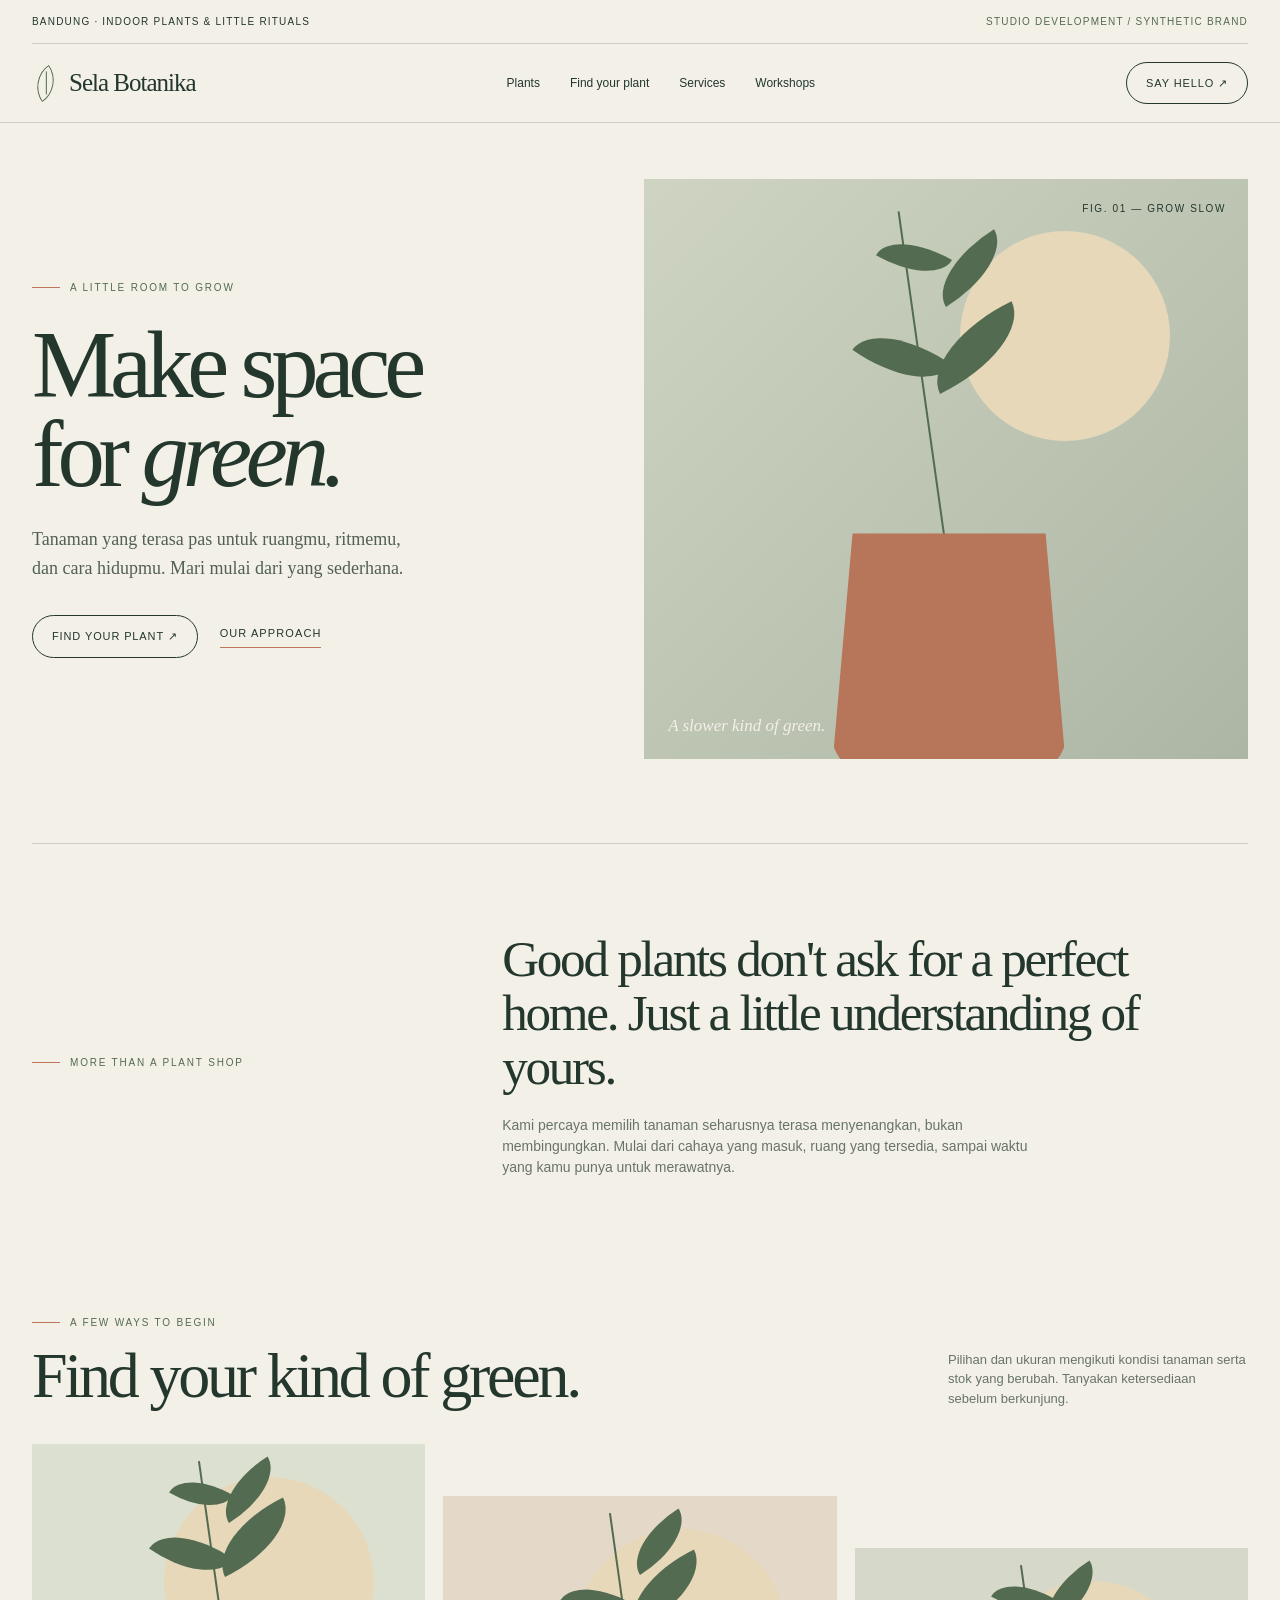
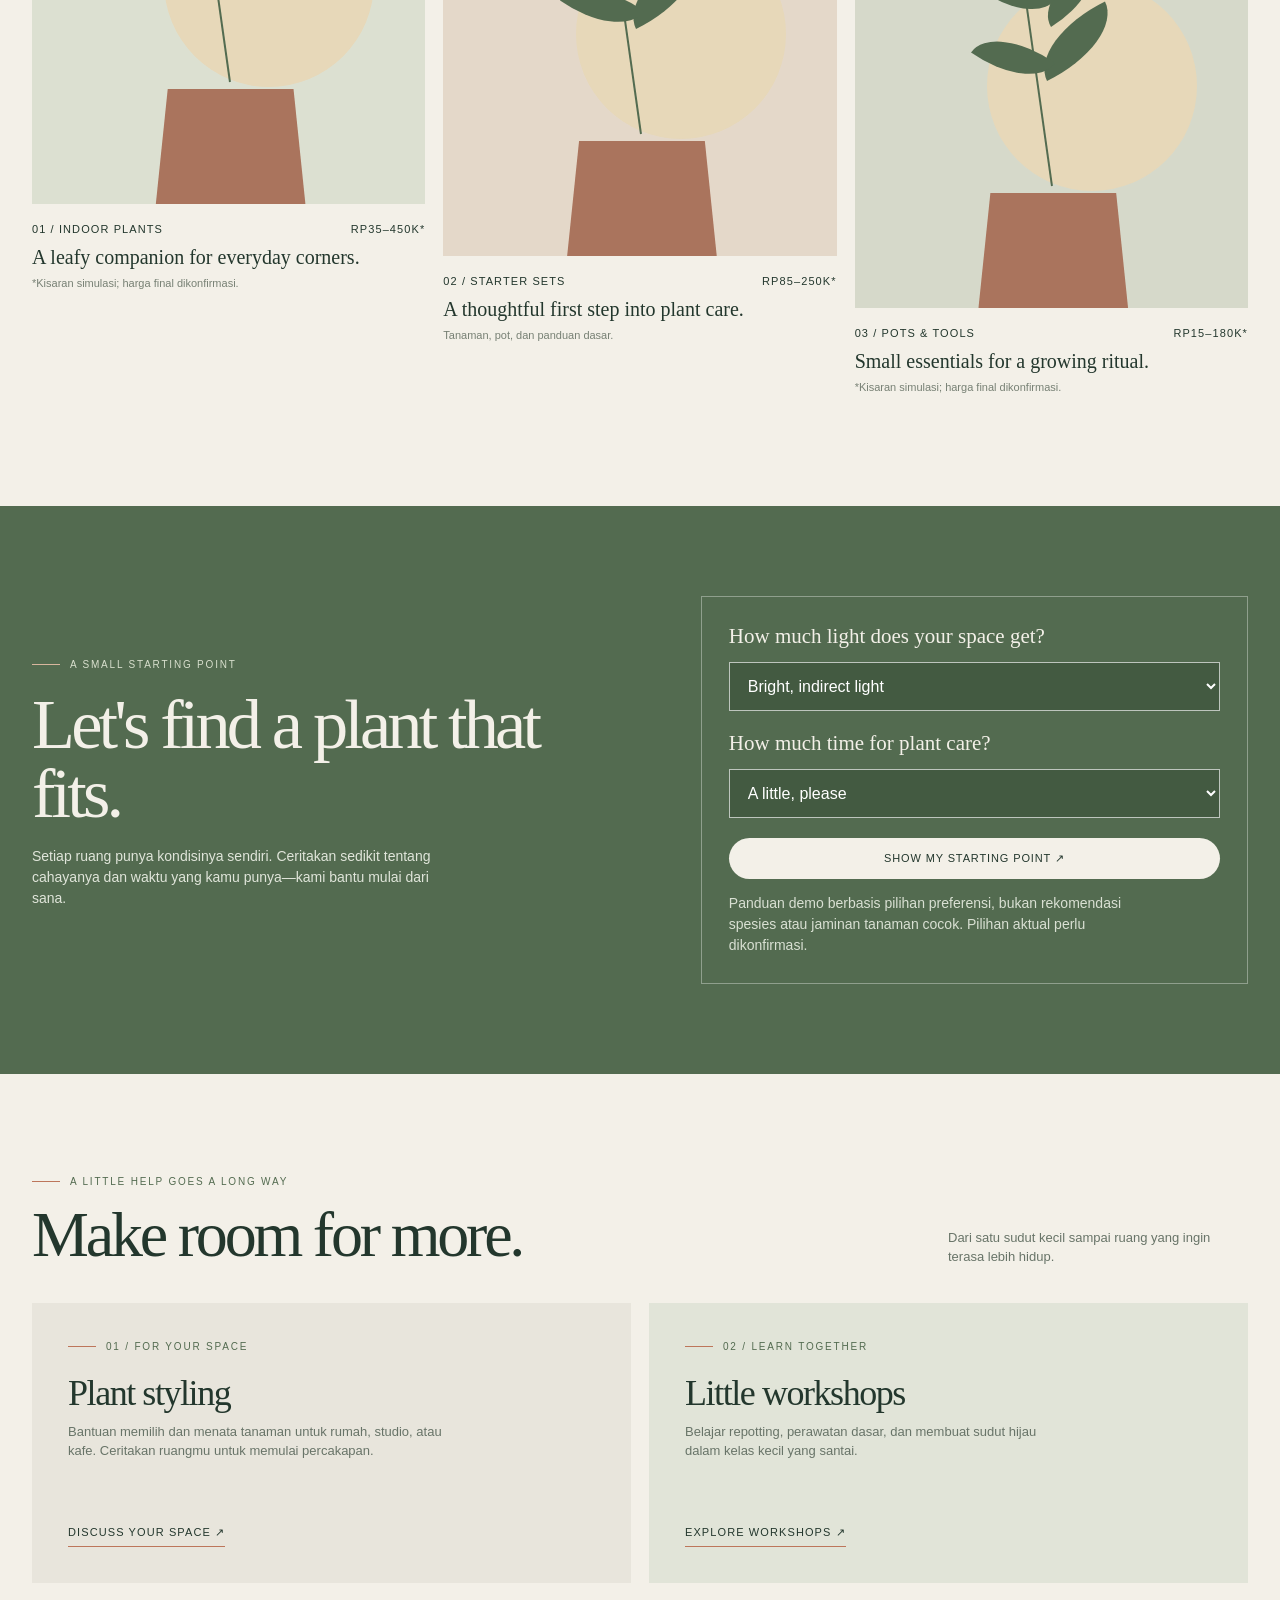
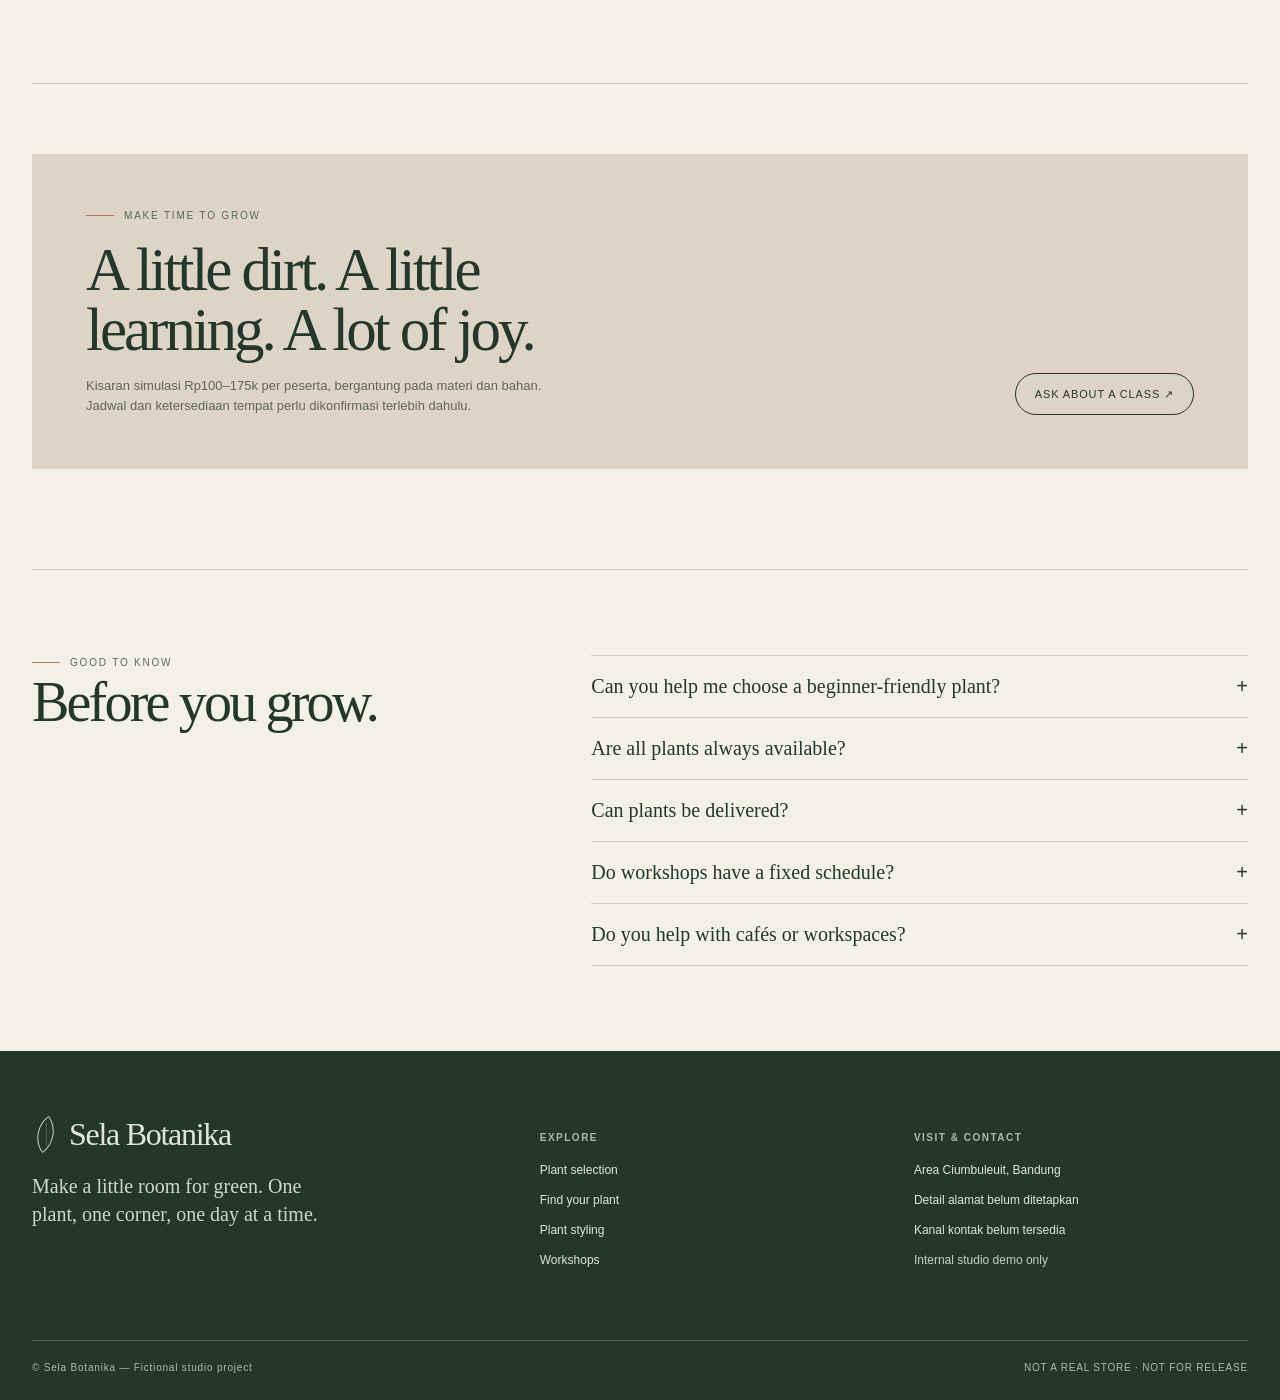
==== commit 1a9a3648: "Align displayed simulated price ranges with project intake" ====
--- a/index.html
+++ b/index.html
@@ -24,10 +24,10 @@
 <main id="home">
 <section class="hero wrap"><div class="hero-grid"><div><div class="eyebrow">A little room to grow</div><h1>Make space<br>for <em>green.</em></h1><p class="hero-copy">Tanaman yang terasa pas untuk ruangmu, ritmemu, dan cara hidupmu. Mari mulai dari yang sederhana.</p><div class="hero-actions"><a class="button" href="#find">Find your plant ↗</a><a class="textlink" href="#approach">Our approach</a></div></div><div class="hero-art" role="img" aria-label="Ilustrasi dekoratif tanaman indoor dalam pot terakota"><div class="sun"></div><div class="stem"></div><div class="leaf l1"></div><div class="leaf l2"></div><div class="leaf l3"></div><div class="leaf l4"></div><div class="pot"></div><span class="art-index">FIG. 01 — GROW SLOW</span><span class="art-note">A slower kind of green.</span></div></div></section>
 <section class="intro wrap" id="approach"><div class="eyebrow">More than a plant shop</div><div><h2>Good plants don't ask for a perfect home. Just a little understanding of yours.</h2><p>Kami percaya memilih tanaman seharusnya terasa menyenangkan, bukan membingungkan. Mulai dari cahaya yang masuk, ruang yang tersedia, sampai waktu yang kamu punya untuk merawatnya.</p></div></section>
-<section class="plants wrap" id="plants"><div class="section-head"><div><div class="eyebrow">A few ways to begin</div><h2>Find your kind of green.</h2></div><p>Pilihan dan ukuran mengikuti kondisi tanaman serta stok yang berubah. Tanyakan ketersediaan sebelum berkunjung.</p></div><div class="plant-grid"><article class="plant-card"><div class="plant-visual" role="img" aria-label="Ilustrasi dekoratif tanaman dan pot"><div class="sun"></div><div class="stem"></div><div class="leaf l1"></div><div class="leaf l2"></div><div class="leaf l3"></div><div class="leaf l4"></div><div class="pot"></div></div><div class="plant-meta"><span>01 / Indoor plants</span><span>From Rp35k*</span></div><p class="plant-desc">A leafy companion for everyday corners.</p><p class="small-note">*Kisaran simulasi; harga final dikonfirmasi.</p></article><article class="plant-card"><div class="plant-visual" role="img" aria-label="Ilustrasi dekoratif tanaman pemula"><div class="sun"></div><div class="stem"></div><div class="leaf l1"></div><div class="leaf l2"></div><div class="leaf l3"></div><div class="pot"></div></div><div class="plant-meta"><span>02 / Starter sets</span><span>Rp85–250k*</span></div><p class="plant-desc">A thoughtful first step into plant care.</p><p class="small-note">Tanaman, pot, dan panduan dasar.</p></article><article class="plant-card"><div class="plant-visual" role="img" aria-label="Ilustrasi dekoratif tanaman dalam pot"><div class="sun"></div><div class="stem"></div><div class="leaf l1"></div><div class="leaf l2"></div><div class="leaf l3"></div><div class="leaf l4"></div><div class="pot"></div></div><div class="plant-meta"><span>03 / Pots & tools</span><span>From Rp15k*</span></div><p class="plant-desc">Small essentials for a growing ritual.</p><p class="small-note">*Kisaran simulasi; harga final dikonfirmasi.</p></article></div></section>
+<section class="plants wrap" id="plants"><div class="section-head"><div><div class="eyebrow">A few ways to begin</div><h2>Find your kind of green.</h2></div><p>Pilihan dan ukuran mengikuti kondisi tanaman serta stok yang berubah. Tanyakan ketersediaan sebelum berkunjung.</p></div><div class="plant-grid"><article class="plant-card"><div class="plant-visual" role="img" aria-label="Ilustrasi dekoratif tanaman dan pot"><div class="sun"></div><div class="stem"></div><div class="leaf l1"></div><div class="leaf l2"></div><div class="leaf l3"></div><div class="leaf l4"></div><div class="pot"></div></div><div class="plant-meta"><span>01 / Indoor plants</span><span>Rp35–450k*</span></div><p class="plant-desc">A leafy companion for everyday corners.</p><p class="small-note">*Kisaran simulasi; harga final dikonfirmasi.</p></article><article class="plant-card"><div class="plant-visual" role="img" aria-label="Ilustrasi dekoratif tanaman pemula"><div class="sun"></div><div class="stem"></div><div class="leaf l1"></div><div class="leaf l2"></div><div class="leaf l3"></div><div class="pot"></div></div><div class="plant-meta"><span>02 / Starter sets</span><span>Rp85–250k*</span></div><p class="plant-desc">A thoughtful first step into plant care.</p><p class="small-note">Tanaman, pot, dan panduan dasar.</p></article><article class="plant-card"><div class="plant-visual" role="img" aria-label="Ilustrasi dekoratif tanaman dalam pot"><div class="sun"></div><div class="stem"></div><div class="leaf l1"></div><div class="leaf l2"></div><div class="leaf l3"></div><div class="leaf l4"></div><div class="pot"></div></div><div class="plant-meta"><span>03 / Pots & tools</span><span>Rp15–180k*</span></div><p class="plant-desc">Small essentials for a growing ritual.</p><p class="small-note">*Kisaran simulasi; harga final dikonfirmasi.</p></article></div></section>
 <section class="finder" id="find"><div class="wrap finder-grid"><div><div class="eyebrow">A small starting point</div><h2>Let's find a plant that fits.</h2><p>Setiap ruang punya kondisinya sendiri. Ceritakan sedikit tentang cahayanya dan waktu yang kamu punya—kami bantu mulai dari sana.</p></div><div class="finder-box"><label for="light">How much light does your space get?</label><select id="light"><option value="bright">Bright, indirect light</option><option value="medium">Some natural light</option><option value="low">Low natural light</option></select><label for="care">How much time for plant care?</label><select id="care"><option value="easy">A little, please</option><option value="regular">A regular weekly ritual</option><option value="love">I love taking care of plants</option></select><button class="button" id="recommend" type="button">Show my starting point ↗</button><div class="result" id="result" role="status" aria-live="polite"></div><p class="small-note" style="color:#d9e0d3;margin:14px 0 0">Panduan demo berbasis pilihan preferensi, bukan rekomendasi spesies atau jaminan tanaman cocok. Pilihan aktual perlu dikonfirmasi.</p></div></div></section>
 <section class="services wrap" id="services"><div class="section-head"><div><div class="eyebrow">A little help goes a long way</div><h2>Make room for more.</h2></div><p>Dari satu sudut kecil sampai ruang yang ingin terasa lebih hidup.</p></div><div class="service-grid"><article class="service"><div><div class="eyebrow">01 / For your space</div><h3>Plant styling</h3><p>Bantuan memilih dan menata tanaman untuk rumah, studio, atau kafe. Ceritakan ruangmu untuk memulai percakapan.</p></div><a class="textlink" href="#contact">Discuss your space ↗</a></article><article class="service"><div><div class="eyebrow">02 / Learn together</div><h3>Little workshops</h3><p>Belajar repotting, perawatan dasar, dan membuat sudut hijau dalam kelas kecil yang santai.</p></div><a class="textlink" href="#workshops">Explore workshops ↗</a></article></div></section>
-<section class="workshops wrap" id="workshops"><div class="workshop-band"><div><div class="eyebrow">Make time to grow</div><h2>A little dirt. A little learning. A lot of joy.</h2><p>Kelas diadakan sesekali. Jadwal, materi, dan ketersediaan tempat perlu dikonfirmasi terlebih dahulu.</p></div><a class="button" href="#contact">Ask about a class ↗</a></div></section>
+<section class="workshops wrap" id="workshops"><div class="workshop-band"><div><div class="eyebrow">Make time to grow</div><h2>A little dirt. A little learning. A lot of joy.</h2><p>Kisaran simulasi Rp100–175k per peserta, bergantung pada materi dan bahan. Jadwal dan ketersediaan tempat perlu dikonfirmasi terlebih dahulu.</p></div><a class="button" href="#contact">Ask about a class ↗</a></div></section>
 <section class="faq wrap"><div class="faq-grid"><div><div class="eyebrow">Good to know</div><h2>Before you grow.</h2></div><div><details><summary>Can you help me choose a beginner-friendly plant?</summary><p>Tentu. Kami bisa mulai dari kondisi cahaya ruangan dan waktu yang ingin kamu luangkan untuk perawatan. Pilihan spesifik perlu disesuaikan dengan tanaman yang tersedia.</p></details><details><summary>Are all plants always available?</summary><p>Tidak. Stok berubah mengikuti pemasok dan kondisi tanaman. Hubungi kami untuk mengonfirmasi pilihan yang sedang tersedia.</p></details><details><summary>Can plants be delivered?</summary><p>Pengantaran tersedia di beberapa area Kota Bandung. Cakupan dan ongkos kirim perlu dikonfirmasi berdasarkan alamat tujuan.</p></details><details><summary>Do workshops have a fixed schedule?</summary><p>Jadwal belum tetap. Tanyakan informasi kelas, materi, dan ketersediaan tempat sebelum merencanakan kunjungan.</p></details><details><summary>Do you help with cafés or workspaces?</summary><p>Kami menerima pertanyaan awal untuk penataan tanaman. Biaya dan kebutuhan akan dibicarakan setelah memahami ruang serta lingkupnya.</p></details></div></div></section>
 </main>
 <footer class="footer" id="contact"><div class="wrap"><div class="footer-grid"><div><a class="brand" href="#home"><span class="mark" aria-hidden="true" style="border-color:#c6d1bd"></span>Sela Botanika</a><p>Make a little room for green. One plant, one corner, one day at a time.</p></div><div><h4>Explore</h4><ul><li><a href="#plants">Plant selection</a></li><li><a href="#find">Find your plant</a></li><li><a href="#services">Plant styling</a></li><li><a href="#workshops">Workshops</a></li></ul></div><div><h4>Visit & contact</h4><ul><li>Area Ciumbuleuit, Bandung</li><li>Detail alamat belum ditetapkan</li><li>Kanal kontak belum tersedia</li><li><span style="color:#c6d1bd">Internal studio demo only</span></li></ul></div></div><div class="copyright"><span>© Sela Botanika — Fictional studio project</span><span>NOT A REAL STORE · NOT FOR RELEASE</span></div></div></footer>
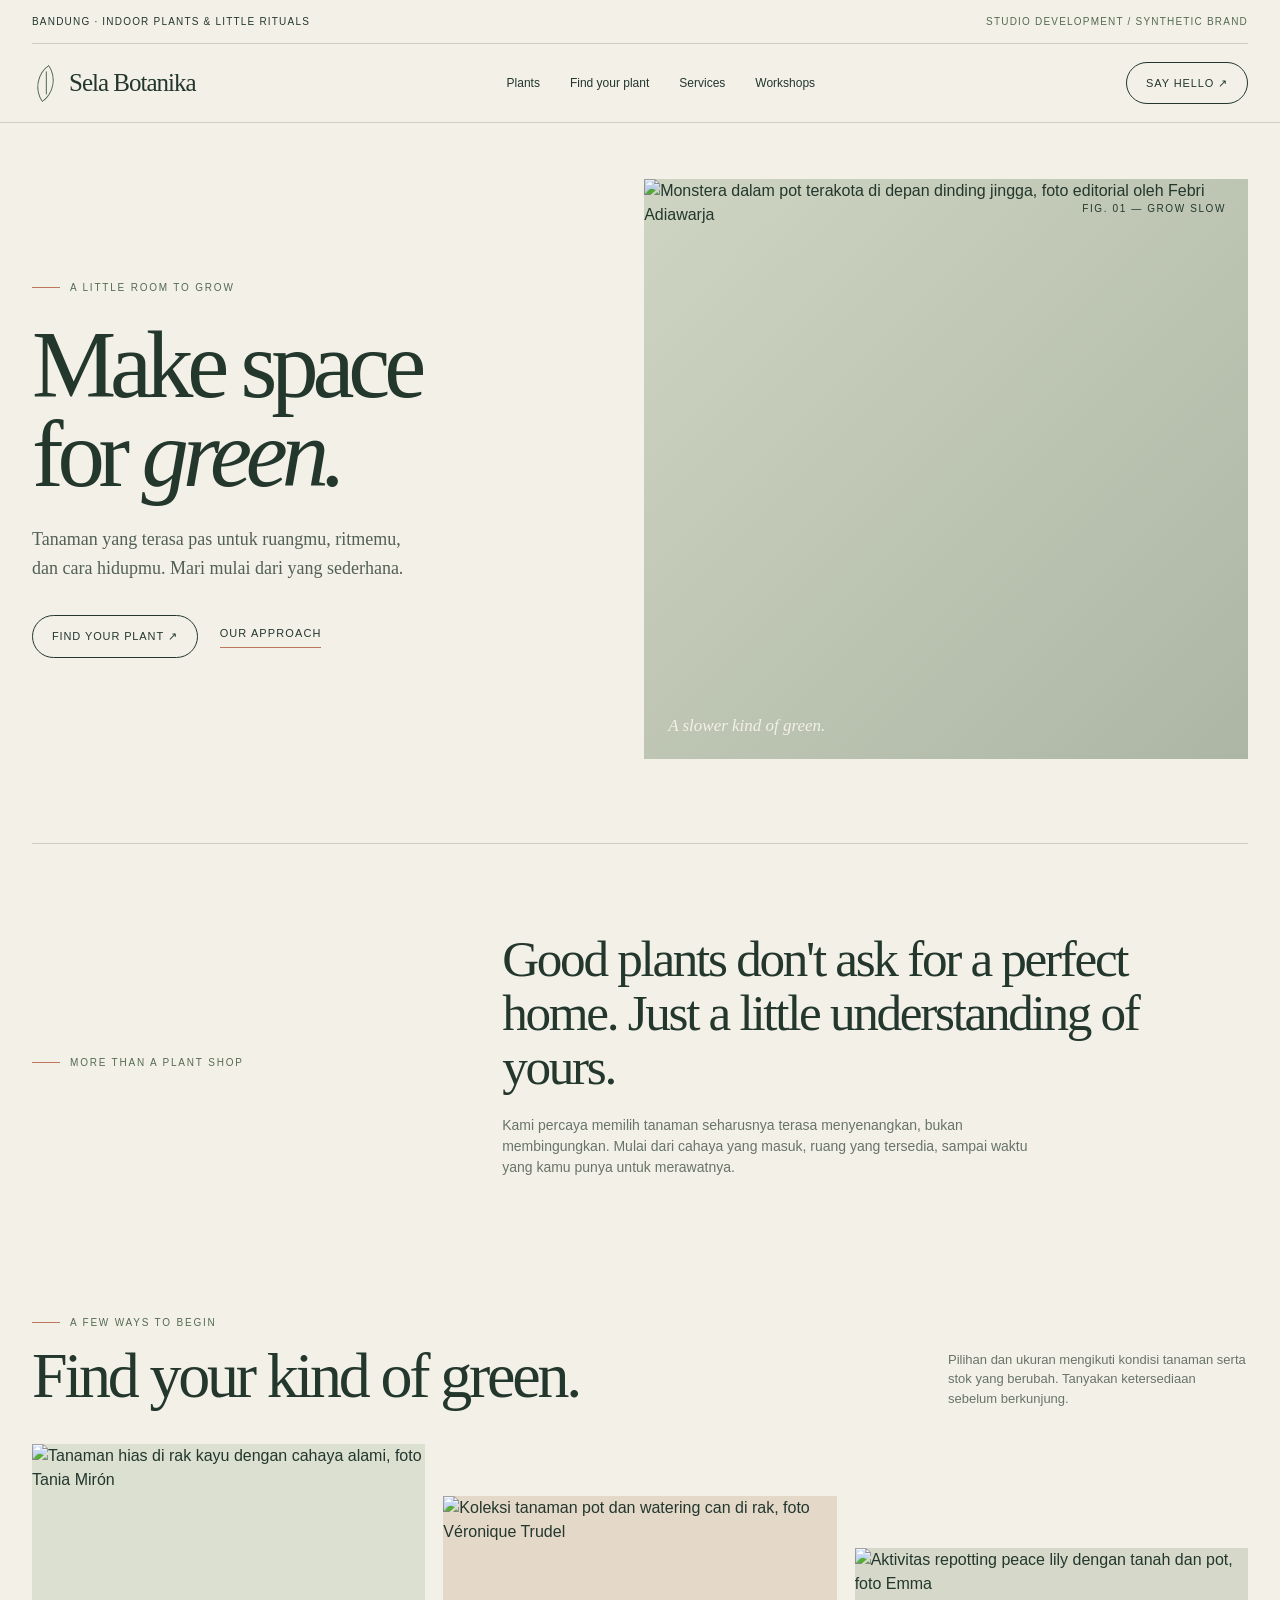
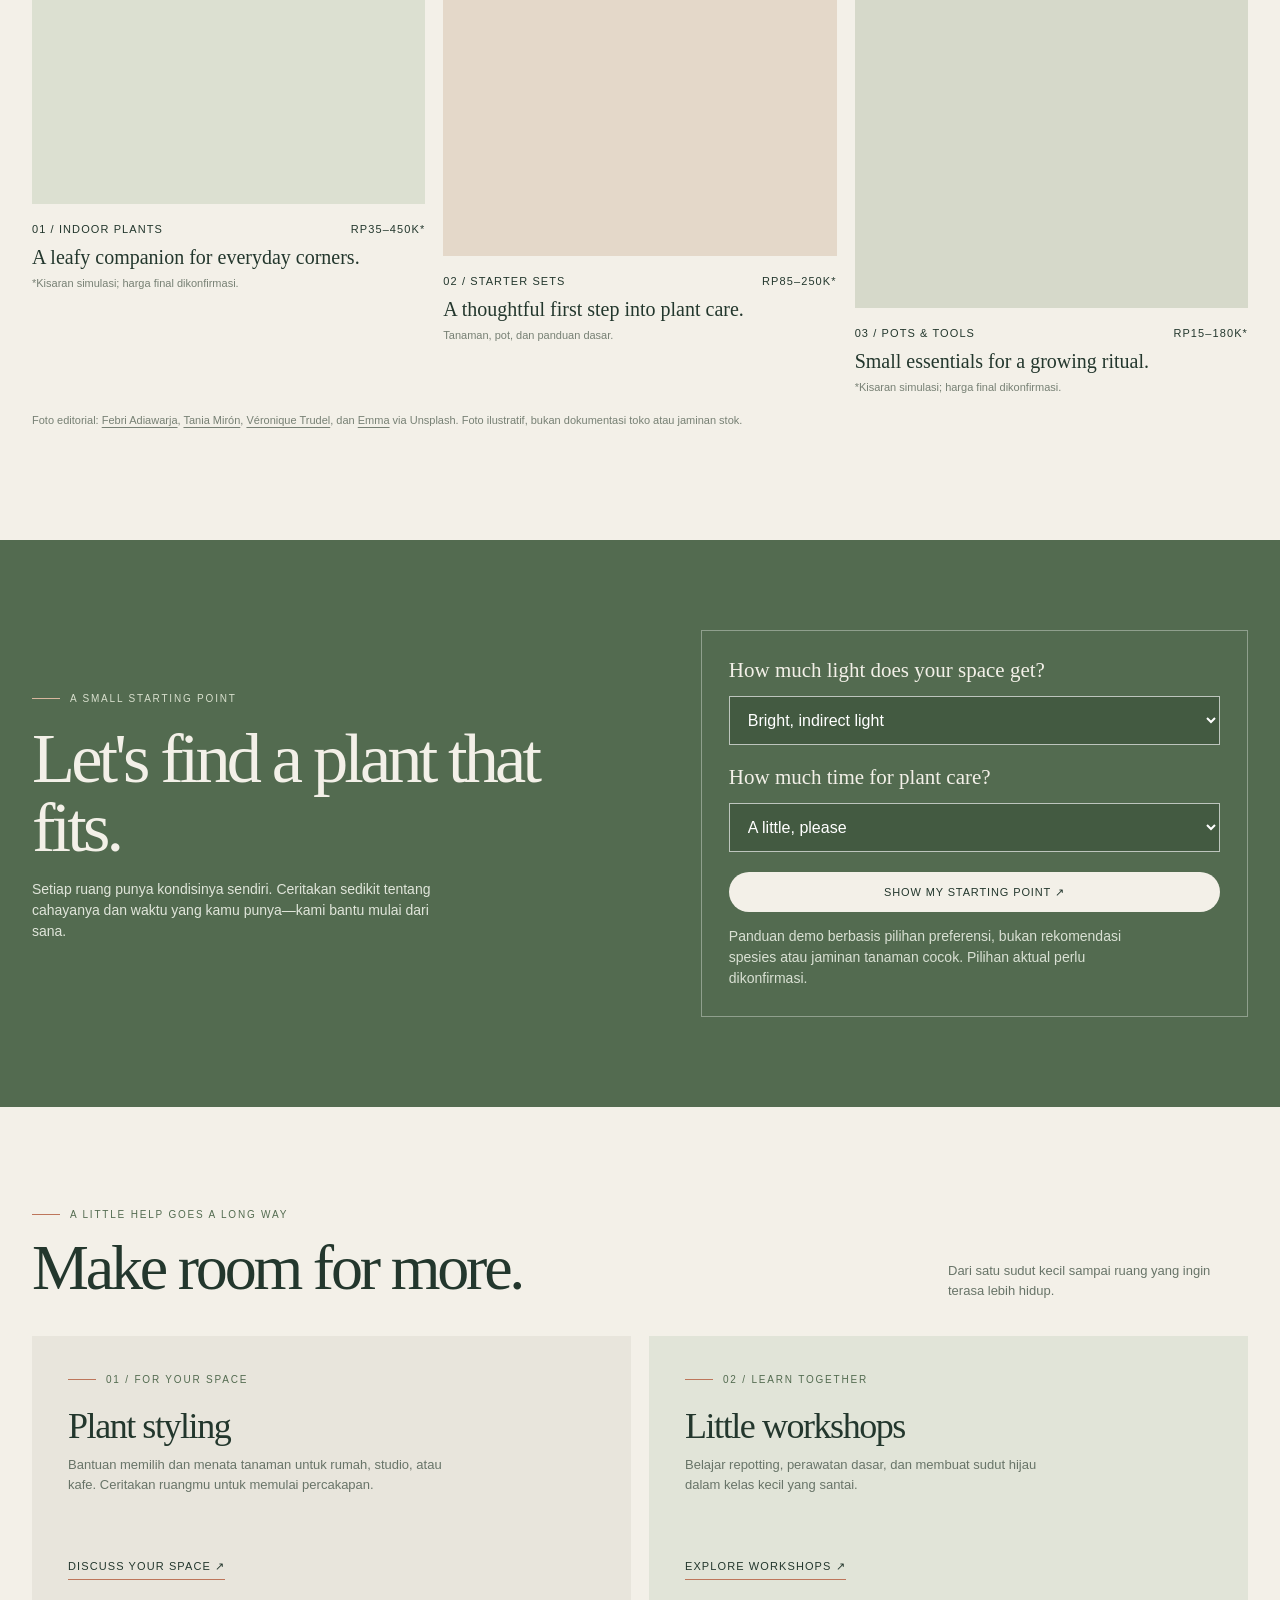
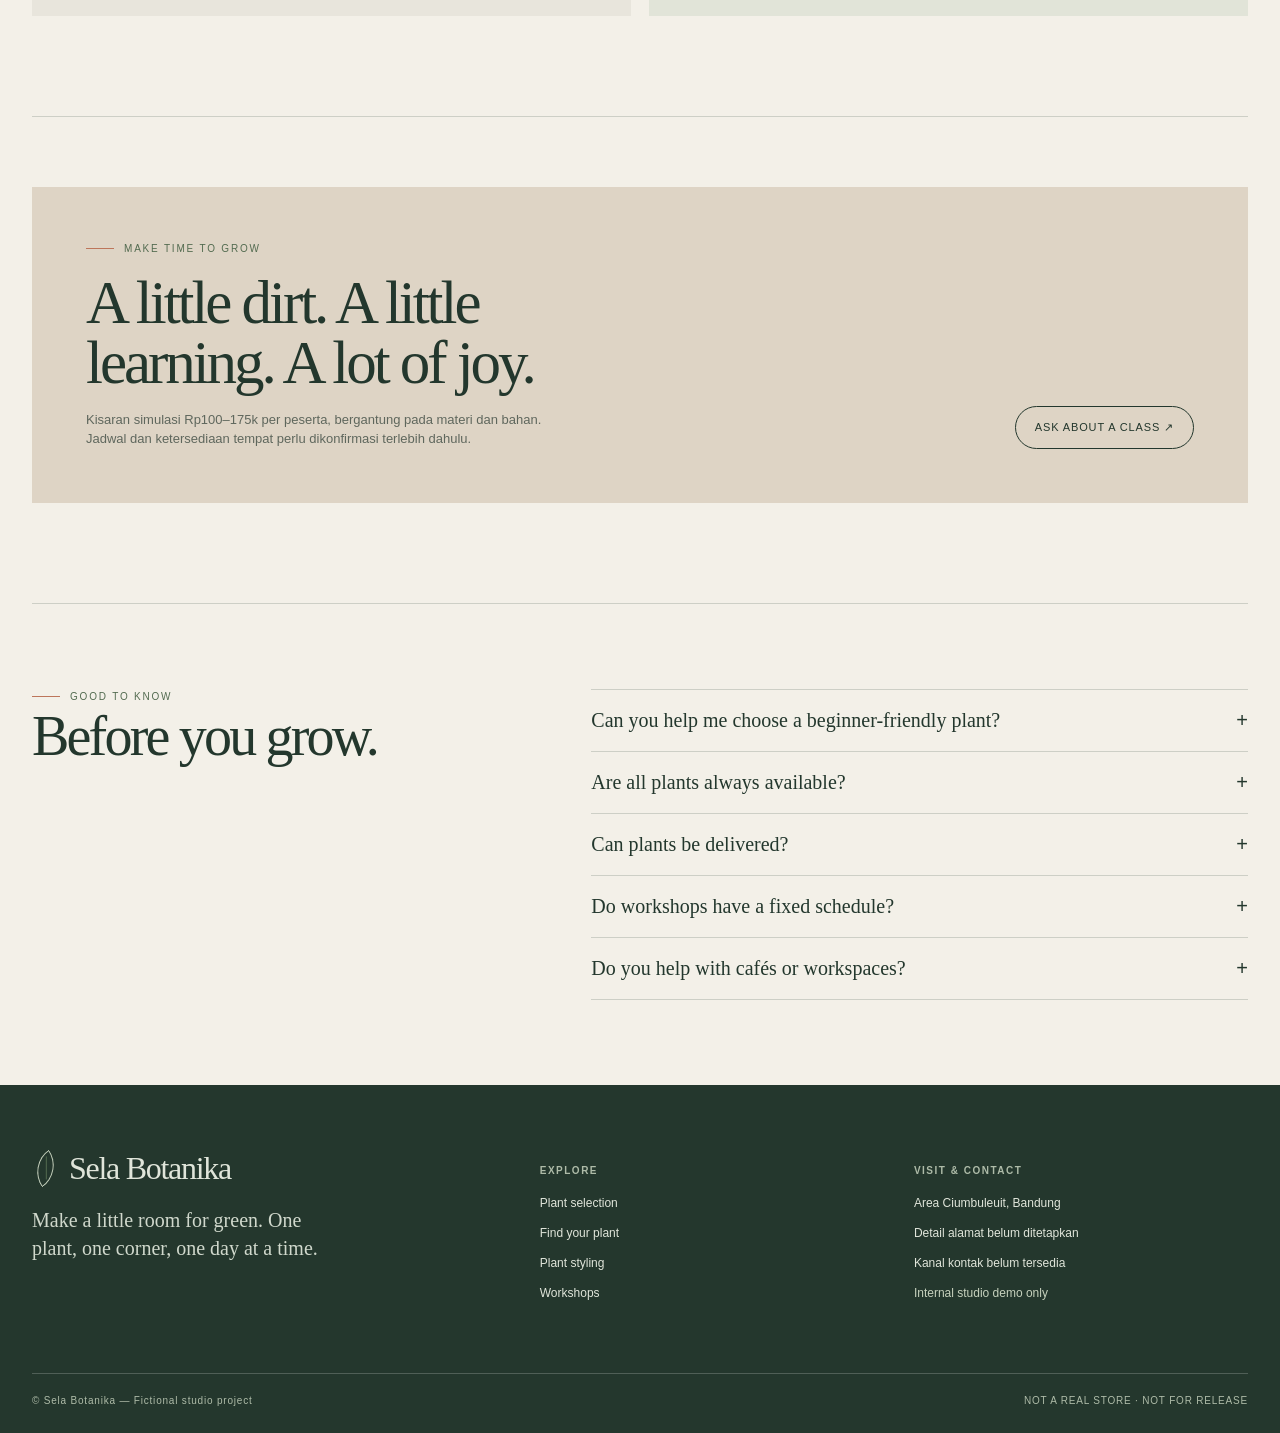
==== commit e78de052: "Add credited Unsplash editorial plant photography" ====
--- a/index.html
+++ b/index.html
@@ -1,7 +1,7 @@
 <!-- Concept: Sela Botanika / ADES internal studio direction.
 Lens: warm editorial plant studio; hypothesis: lead with atmosphere, then help visitors self-orient.
-Synthetic content and CSS illustrations only. Finder is an illustrative demo, not botanical advice.
-No real contact, booking, inventory, workshop schedule, testimonial, or business imagery is connected. -->
+Stock photography from Unsplash is used as editorial mood imagery, not as Sela Botanika's actual shop, products, stock, staff, or customers. Photo credits and source pages are listed visibly in the page. Finder is an illustrative demo, not botanical advice.
+No real contact, booking, inventory, workshop schedule, or testimonial is connected. -->
 <!doctype html>
 <html lang="id">
 <head>
@@ -11,7 +11,7 @@
 <style>
 :root{--paper:#f3f0e8;--ink:#23372d;--moss:#536b50;--clay:#bd765b;--line:rgba(35,55,45,.18);--serif:Georgia,"Times New Roman",serif;--sans:Arial,Helvetica,sans-serif}
 *{box-sizing:border-box}html{scroll-behavior:smooth;scroll-padding-top:90px}body{margin:0;background:var(--paper);color:var(--ink);font-family:var(--sans);line-height:1.5}a{color:inherit;text-decoration:none}button,select{font:inherit}.wrap{width:min(1240px,calc(100% - 64px));margin:auto}.topline{display:flex;justify-content:space-between;gap:14px;padding:14px 0;border-bottom:1px solid var(--line);font-size:10px;letter-spacing:.12em;text-transform:uppercase}.topline span:last-child{color:var(--moss)}header{position:sticky;top:0;background:rgba(243,240,232,.96);backdrop-filter:blur(12px);z-index:5;border-bottom:1px solid var(--line)}.nav{height:78px;display:flex;align-items:center;justify-content:space-between;gap:20px}.brand{display:flex;align-items:center;gap:10px;font:25px var(--serif);letter-spacing:-.04em;white-space:nowrap}.mark{width:27px;height:27px;border:1px solid var(--moss);border-radius:100% 0 100% 0;transform:rotate(-35deg);position:relative;flex:none}.mark:after{content:"";position:absolute;width:1px;height:23px;background:var(--moss);left:13px;top:1px;transform:rotate(35deg)}.links{display:flex;gap:clamp(14px,2.4vw,30px);font-size:12px}.links a:hover,.textlink:hover{color:var(--clay)}.nav-cta,.button{display:inline-flex;align-items:center;justify-content:center;border:1px solid var(--ink);border-radius:99px;padding:12px 19px;font-size:11px;letter-spacing:.08em;text-transform:uppercase;transition:background .2s,color .2s;cursor:pointer}.nav-cta:hover,.button:hover{background:var(--ink);color:var(--paper)}:focus-visible{outline:3px solid var(--clay);outline-offset:4px}.eyebrow{font-size:10px;letter-spacing:.18em;text-transform:uppercase;color:var(--moss);display:flex;align-items:center;gap:10px}.eyebrow:before{content:"";width:28px;height:1px;background:var(--clay)}h1,h2,h3,p{margin-top:0}
-.hero{padding:56px 0 84px}.hero-grid{display:grid;grid-template-columns:1fr 1.12fr;gap:6%;align-items:center}h1{font:clamp(56px,7.4vw,104px)/.94 var(--serif);letter-spacing:-.065em;margin:26px 0}.hero-copy{font:18px/1.6 var(--serif);max-width:390px;color:#526054}.hero-actions{display:flex;align-items:center;gap:22px;margin-top:32px}.textlink{font-size:11px;text-transform:uppercase;letter-spacing:.1em;border-bottom:1px solid var(--clay);padding-bottom:5px}.hero-art{height:580px;position:relative;background:#d8ddca;overflow:hidden}.hero-art:before{content:"";position:absolute;inset:0;background:linear-gradient(135deg,rgba(35,55,45,.05),rgba(35,55,45,.24))}.sun{position:absolute;width:210px;height:210px;border-radius:50%;background:#e7d8b9;right:13%;top:9%}.pot{position:absolute;bottom:-18px;left:31%;width:39%;height:42%;background:#b7755a;border-radius:8% 8% 19% 19%;clip-path:polygon(9% 0,91% 0,100% 100%,0 100%)}.stem{position:absolute;bottom:35%;left:50%;height:60%;width:2px;background:#536b50;transform:rotate(-8deg);transform-origin:bottom}.leaf{position:absolute;width:105px;height:52px;background:#536b50;border-radius:100% 0 100% 0;transform-origin:0 100%}.l1{bottom:63%;left:49%;transform:rotate(-26deg)}.l2{bottom:68%;left:51%;transform:rotate(-145deg) scale(.86)}.l3{bottom:78%;left:50%;transform:rotate(-32deg) scale(.78)}.l4{bottom:86%;left:51%;transform:rotate(-150deg) scale(.65)}.art-note{position:absolute;left:24px;bottom:23px;color:#f3f0e8;font:italic 17px var(--serif)}.art-index{position:absolute;right:22px;top:22px;font-size:10px;letter-spacing:.16em}.intro{padding:88px 0;border-top:1px solid var(--line);display:grid;grid-template-columns:1fr 2fr;gap:8%}.intro h2{font:clamp(34px,4vw,55px)/1.05 var(--serif);letter-spacing:-.045em;max-width:740px;margin:0}.intro p{max-width:530px;color:#687468;font-size:14px;margin-top:22px}.section-head{display:flex;justify-content:space-between;align-items:end;margin-bottom:36px}.section-head h2{font:clamp(40px,5vw,64px)/1 var(--serif);letter-spacing:-.05em;margin:14px 0 0}.section-head p{max-width:300px;color:#687468;font-size:13px;margin:0}.plants{padding:35px 0 100px}.plant-grid{display:grid;grid-template-columns:repeat(3,1fr);gap:18px}.plant-card:nth-child(2){margin-top:52px}.plant-card:nth-child(3){margin-top:104px}.plant-visual{height:360px;position:relative;overflow:hidden;background:#dce0d1}.plant-card:nth-child(2) .plant-visual{background:#e4d8c9}.plant-card:nth-child(3) .plant-visual{background:#d6d9ca}.plant-visual .pot{height:37%;width:39%;left:31%;background:#aa745d}.plant-visual .stem{height:62%;bottom:34%}.plant-visual .leaf{width:87px;height:46px}.plant-meta{display:flex;justify-content:space-between;gap:8px;margin-top:17px;font-size:11px;letter-spacing:.1em;text-transform:uppercase}.plant-desc{font:20px var(--serif);margin:8px 0 0}.small-note{font-size:11px;color:#778074;margin-top:6px}.finder{background:var(--moss);color:var(--paper);padding:90px 0}.finder-grid{display:grid;grid-template-columns:1fr 1fr;gap:10%;align-items:center}.finder h2{font:clamp(46px,5.5vw,72px)/.98 var(--serif);letter-spacing:-.055em;margin:18px 0}.finder p{color:#e0e5da;max-width:430px;font-size:14px}.finder .eyebrow{color:#d8dfcd}.finder .eyebrow:before{background:#d8b69e}.finder-box{border:1px solid rgba(255,255,255,.35);padding:27px}.finder-box label{display:block;font:21px var(--serif);margin:0 0 13px}.finder-box select{width:100%;padding:14px;background:#435a41;border:1px solid rgba(255,255,255,.65);color:white;border-radius:0;margin-bottom:20px}.finder-box option{color:var(--ink);background:white}.finder-box button{background:var(--paper);color:var(--ink);border:0;width:100%}.result{display:none;margin-top:18px;padding:16px;background:rgba(255,255,255,.12);font-size:13px}.result.show{display:block}.services{padding:100px 0}.service-grid{display:grid;grid-template-columns:1fr 1fr;gap:18px}.service{padding:36px;background:#e8e5dc;min-height:280px;display:flex;flex-direction:column;justify-content:space-between}.service:nth-child(2){background:#e1e4d8}.service h3{font:36px var(--serif);letter-spacing:-.04em;margin:18px 0 8px}.service p{font-size:13px;color:#687468;max-width:380px}.service .textlink{align-self:flex-start}.workshops{padding:70px 0 100px;border-top:1px solid var(--line)}.workshop-band{background:#ded4c5;padding:54px;display:grid;grid-template-columns:1fr auto;gap:30px;align-items:end}.workshop-band h2{font:clamp(38px,5vw,61px)/.98 var(--serif);letter-spacing:-.05em;max-width:570px;margin:17px 0}.workshop-band p{font-size:13px;max-width:460px;color:#5f675d;margin:0}.faq{padding:85px 0;border-top:1px solid var(--line)}.faq-grid{display:grid;grid-template-columns:.8fr 1.2fr;gap:10%}.faq h2{font:56px var(--serif);letter-spacing:-.05em}.faq details{border-top:1px solid var(--line);padding:19px 0}.faq details:last-child{border-bottom:1px solid var(--line)}.faq summary{cursor:pointer;list-style:none;font:20px var(--serif);display:flex;justify-content:space-between;gap:16px}.faq summary:after{content:"+";font:20px var(--sans);flex:none}.faq details[open] summary:after{content:"−"}.faq details p{margin:14px 0 0;font-size:13px;color:#687468;max-width:540px}.footer{background:#24372d;color:#f3f0e8;padding:65px 0 25px}.footer-grid{display:grid;grid-template-columns:1.4fr 1fr 1fr;gap:40px;padding-bottom:55px}.footer .brand{font-size:32px}.footer p{font:20px/1.4 var(--serif);color:#d0d8cc;max-width:300px;margin-top:19px}.footer h4{font-size:10px;letter-spacing:.15em;text-transform:uppercase;color:#aebba8}.footer a,.footer li{font-size:12px;color:#e0e5da}.footer ul{list-style:none;padding:0;display:grid;gap:12px}.copyright{border-top:1px solid rgba(255,255,255,.2);padding-top:19px;display:flex;justify-content:space-between;font-size:10px;color:#aebba8;letter-spacing:.08em}
+.hero{padding:56px 0 84px}.hero-grid{display:grid;grid-template-columns:1fr 1.12fr;gap:6%;align-items:center}h1{font:clamp(56px,7.4vw,104px)/.94 var(--serif);letter-spacing:-.065em;margin:26px 0}.hero-copy{font:18px/1.6 var(--serif);max-width:390px;color:#526054}.hero-actions{display:flex;align-items:center;gap:22px;margin-top:32px}.textlink{font-size:11px;text-transform:uppercase;letter-spacing:.1em;border-bottom:1px solid var(--clay);padding-bottom:5px}.hero-art{height:580px;position:relative;background:#d8ddca;overflow:hidden}.hero-art img{display:block;width:100%;height:100%;object-fit:cover;object-position:center 58%}.hero-art:before{content:"";position:absolute;inset:0;background:linear-gradient(135deg,rgba(35,55,45,.05),rgba(35,55,45,.24))}.art-note{position:absolute;left:24px;bottom:23px;color:#f3f0e8;font:italic 17px var(--serif)}.art-index{position:absolute;right:22px;top:22px;font-size:10px;letter-spacing:.16em}.intro{padding:88px 0;border-top:1px solid var(--line);display:grid;grid-template-columns:1fr 2fr;gap:8%}.intro h2{font:clamp(34px,4vw,55px)/1.05 var(--serif);letter-spacing:-.045em;max-width:740px;margin:0}.intro p{max-width:530px;color:#687468;font-size:14px;margin-top:22px}.section-head{display:flex;justify-content:space-between;align-items:end;margin-bottom:36px}.section-head h2{font:clamp(40px,5vw,64px)/1 var(--serif);letter-spacing:-.05em;margin:14px 0 0}.section-head p{max-width:300px;color:#687468;font-size:13px;margin:0}.plants{padding:35px 0 100px}.plant-grid{display:grid;grid-template-columns:repeat(3,1fr);gap:18px}.plant-card:nth-child(2){margin-top:52px}.plant-card:nth-child(3){margin-top:104px}.plant-visual{height:360px;position:relative;overflow:hidden;background:#dce0d1}.plant-visual img{display:block;width:100%;height:100%;object-fit:cover;object-position:center}.plant-card:nth-child(2) .plant-visual{background:#e4d8c9}.plant-card:nth-child(3) .plant-visual{background:#d6d9ca}.plant-visual .pot{height:37%;width:39%;left:31%;background:#aa745d}.plant-visual .stem{height:62%;bottom:34%}.plant-visual .leaf{width:87px;height:46px}.plant-meta{display:flex;justify-content:space-between;gap:8px;margin-top:17px;font-size:11px;letter-spacing:.1em;text-transform:uppercase}.plant-desc{font:20px var(--serif);margin:8px 0 0}.photo-credit{margin-top:24px}.photo-credit a{text-decoration:underline;text-underline-offset:3px}.small-note{font-size:11px;color:#778074;margin-top:6px}.finder{background:var(--moss);color:var(--paper);padding:90px 0}.finder-grid{display:grid;grid-template-columns:1fr 1fr;gap:10%;align-items:center}.finder h2{font:clamp(46px,5.5vw,72px)/.98 var(--serif);letter-spacing:-.055em;margin:18px 0}.finder p{color:#e0e5da;max-width:430px;font-size:14px}.finder .eyebrow{color:#d8dfcd}.finder .eyebrow:before{background:#d8b69e}.finder-box{border:1px solid rgba(255,255,255,.35);padding:27px}.finder-box label{display:block;font:21px var(--serif);margin:0 0 13px}.finder-box select{width:100%;padding:14px;background:#435a41;border:1px solid rgba(255,255,255,.65);color:white;border-radius:0;margin-bottom:20px}.finder-box option{color:var(--ink);background:white}.finder-box button{background:var(--paper);color:var(--ink);border:0;width:100%}.result{display:none;margin-top:18px;padding:16px;background:rgba(255,255,255,.12);font-size:13px}.result.show{display:block}.services{padding:100px 0}.service-grid{display:grid;grid-template-columns:1fr 1fr;gap:18px}.service{padding:36px;background:#e8e5dc;min-height:280px;display:flex;flex-direction:column;justify-content:space-between}.service:nth-child(2){background:#e1e4d8}.service h3{font:36px var(--serif);letter-spacing:-.04em;margin:18px 0 8px}.service p{font-size:13px;color:#687468;max-width:380px}.service .textlink{align-self:flex-start}.workshops{padding:70px 0 100px;border-top:1px solid var(--line)}.workshop-band{background:#ded4c5;padding:54px;display:grid;grid-template-columns:1fr auto;gap:30px;align-items:end}.workshop-band h2{font:clamp(38px,5vw,61px)/.98 var(--serif);letter-spacing:-.05em;max-width:570px;margin:17px 0}.workshop-band p{font-size:13px;max-width:460px;color:#5f675d;margin:0}.faq{padding:85px 0;border-top:1px solid var(--line)}.faq-grid{display:grid;grid-template-columns:.8fr 1.2fr;gap:10%}.faq h2{font:56px var(--serif);letter-spacing:-.05em}.faq details{border-top:1px solid var(--line);padding:19px 0}.faq details:last-child{border-bottom:1px solid var(--line)}.faq summary{cursor:pointer;list-style:none;font:20px var(--serif);display:flex;justify-content:space-between;gap:16px}.faq summary:after{content:"+";font:20px var(--sans);flex:none}.faq details[open] summary:after{content:"−"}.faq details p{margin:14px 0 0;font-size:13px;color:#687468;max-width:540px}.footer{background:#24372d;color:#f3f0e8;padding:65px 0 25px}.footer-grid{display:grid;grid-template-columns:1.4fr 1fr 1fr;gap:40px;padding-bottom:55px}.footer .brand{font-size:32px}.footer p{font:20px/1.4 var(--serif);color:#d0d8cc;max-width:300px;margin-top:19px}.footer h4{font-size:10px;letter-spacing:.15em;text-transform:uppercase;color:#aebba8}.footer a,.footer li{font-size:12px;color:#e0e5da}.footer ul{list-style:none;padding:0;display:grid;gap:12px}.copyright{border-top:1px solid rgba(255,255,255,.2);padding-top:19px;display:flex;justify-content:space-between;font-size:10px;color:#aebba8;letter-spacing:.08em}
 @media(max-width:900px){.links{gap:12px;font-size:11px}.nav-cta{padding:10px 13px}.hero-art{height:500px}}
 @media(max-width:760px){.wrap{width:calc(100% - 38px)}.topline{font-size:8px;letter-spacing:.07em}.nav{height:66px}.brand{font-size:22px}.links{display:none}.nav-cta{padding:10px 13px;font-size:9px}.hero{padding:34px 0 55px}.hero-grid{grid-template-columns:1fr;gap:35px}h1{font-size:clamp(58px,15vw,82px);margin:20px 0}.hero-copy{font-size:17px}.hero-art{height:420px}.intro{padding:63px 0;grid-template-columns:1fr;gap:22px}.intro h2{font-size:42px}.section-head{display:block}.section-head p{margin-top:18px}.plants{padding-bottom:65px}.plant-grid{grid-template-columns:1fr;gap:32px}.plant-card:nth-child(2),.plant-card:nth-child(3){margin-top:0}.plant-visual{height:330px}.finder{padding:65px 0}.finder-grid{grid-template-columns:1fr;gap:28px}.finder-box{padding:21px}.services{padding:67px 0}.service-grid{grid-template-columns:1fr}.service{min-height:240px;padding:27px}.workshops{padding:55px 0 65px}.workshop-band{padding:30px;grid-template-columns:1fr}.workshop-band .button{justify-self:start}.faq{padding:65px 0}.faq-grid{grid-template-columns:1fr;gap:15px}.faq h2{font-size:46px}.footer{padding:48px 0 22px}.footer-grid{grid-template-columns:1fr 1fr;gap:28px}.footer-grid>div:first-child{grid-column:1/-1}.copyright{gap:12px;flex-direction:column}}
 @media(max-width:360px){.wrap{width:calc(100% - 30px)}.topline{font-size:7px}.brand{font-size:20px}.mark{width:23px;height:23px}.nav-cta{font-size:8px;padding:9px 10px}.hero-art{height:340px}.plant-meta{font-size:9px}.workshop-band{padding:23px}}
@@ -22,9 +22,9 @@
 <div class="topline wrap"><span>Bandung · Indoor plants & little rituals</span><span>STUDIO DEVELOPMENT / SYNTHETIC BRAND</span></div>
 <header><div class="wrap nav"><a class="brand" href="#home" aria-label="Sela Botanika beranda"><span class="mark" aria-hidden="true"></span>Sela Botanika</a><nav class="links" aria-label="Navigasi utama"><a href="#plants">Plants</a><a href="#find">Find your plant</a><a href="#services">Services</a><a href="#workshops">Workshops</a></nav><a class="nav-cta" href="#contact">Say hello ↗</a></div></header>
 <main id="home">
-<section class="hero wrap"><div class="hero-grid"><div><div class="eyebrow">A little room to grow</div><h1>Make space<br>for <em>green.</em></h1><p class="hero-copy">Tanaman yang terasa pas untuk ruangmu, ritmemu, dan cara hidupmu. Mari mulai dari yang sederhana.</p><div class="hero-actions"><a class="button" href="#find">Find your plant ↗</a><a class="textlink" href="#approach">Our approach</a></div></div><div class="hero-art" role="img" aria-label="Ilustrasi dekoratif tanaman indoor dalam pot terakota"><div class="sun"></div><div class="stem"></div><div class="leaf l1"></div><div class="leaf l2"></div><div class="leaf l3"></div><div class="leaf l4"></div><div class="pot"></div><span class="art-index">FIG. 01 — GROW SLOW</span><span class="art-note">A slower kind of green.</span></div></div></section>
+<section class="hero wrap"><div class="hero-grid"><div><div class="eyebrow">A little room to grow</div><h1>Make space<br>for <em>green.</em></h1><p class="hero-copy">Tanaman yang terasa pas untuk ruangmu, ritmemu, dan cara hidupmu. Mari mulai dari yang sederhana.</p><div class="hero-actions"><a class="button" href="#find">Find your plant ↗</a><a class="textlink" href="#approach">Our approach</a></div></div><div class="hero-art"><img src="https://images.unsplash.com/photo-1762755647813-017e128a4ba0?auto=format&fit=crop&fm=jpg&q=82&w=1800" alt="Monstera dalam pot terakota di depan dinding jingga, foto editorial oleh Febri Adiawarja" fetchpriority="high"><span class="art-index">FIG. 01 — GROW SLOW</span><span class="art-note">A slower kind of green.</span></div></div></section>
 <section class="intro wrap" id="approach"><div class="eyebrow">More than a plant shop</div><div><h2>Good plants don't ask for a perfect home. Just a little understanding of yours.</h2><p>Kami percaya memilih tanaman seharusnya terasa menyenangkan, bukan membingungkan. Mulai dari cahaya yang masuk, ruang yang tersedia, sampai waktu yang kamu punya untuk merawatnya.</p></div></section>
-<section class="plants wrap" id="plants"><div class="section-head"><div><div class="eyebrow">A few ways to begin</div><h2>Find your kind of green.</h2></div><p>Pilihan dan ukuran mengikuti kondisi tanaman serta stok yang berubah. Tanyakan ketersediaan sebelum berkunjung.</p></div><div class="plant-grid"><article class="plant-card"><div class="plant-visual" role="img" aria-label="Ilustrasi dekoratif tanaman dan pot"><div class="sun"></div><div class="stem"></div><div class="leaf l1"></div><div class="leaf l2"></div><div class="leaf l3"></div><div class="leaf l4"></div><div class="pot"></div></div><div class="plant-meta"><span>01 / Indoor plants</span><span>Rp35–450k*</span></div><p class="plant-desc">A leafy companion for everyday corners.</p><p class="small-note">*Kisaran simulasi; harga final dikonfirmasi.</p></article><article class="plant-card"><div class="plant-visual" role="img" aria-label="Ilustrasi dekoratif tanaman pemula"><div class="sun"></div><div class="stem"></div><div class="leaf l1"></div><div class="leaf l2"></div><div class="leaf l3"></div><div class="pot"></div></div><div class="plant-meta"><span>02 / Starter sets</span><span>Rp85–250k*</span></div><p class="plant-desc">A thoughtful first step into plant care.</p><p class="small-note">Tanaman, pot, dan panduan dasar.</p></article><article class="plant-card"><div class="plant-visual" role="img" aria-label="Ilustrasi dekoratif tanaman dalam pot"><div class="sun"></div><div class="stem"></div><div class="leaf l1"></div><div class="leaf l2"></div><div class="leaf l3"></div><div class="leaf l4"></div><div class="pot"></div></div><div class="plant-meta"><span>03 / Pots & tools</span><span>Rp15–180k*</span></div><p class="plant-desc">Small essentials for a growing ritual.</p><p class="small-note">*Kisaran simulasi; harga final dikonfirmasi.</p></article></div></section>
+<section class="plants wrap" id="plants"><div class="section-head"><div><div class="eyebrow">A few ways to begin</div><h2>Find your kind of green.</h2></div><p>Pilihan dan ukuran mengikuti kondisi tanaman serta stok yang berubah. Tanyakan ketersediaan sebelum berkunjung.</p></div><div class="plant-grid"><article class="plant-card"><div class="plant-visual"><img src="https://images.unsplash.com/photo-1560105908-5d41e79c1043?auto=format&fit=crop&fm=jpg&q=82&w=1200" alt="Tanaman hias di rak kayu dengan cahaya alami, foto Tania Mirón" loading="lazy"></div><div class="plant-meta"><span>01 / Indoor plants</span><span>Rp35–450k*</span></div><p class="plant-desc">A leafy companion for everyday corners.</p><p class="small-note">*Kisaran simulasi; harga final dikonfirmasi.</p></article><article class="plant-card"><div class="plant-visual"><img src="https://images.unsplash.com/photo-1612366206518-535bea7db163?auto=format&fit=crop&fm=jpg&q=82&w=1200" alt="Koleksi tanaman pot dan watering can di rak, foto Véronique Trudel" loading="lazy"></div><div class="plant-meta"><span>02 / Starter sets</span><span>Rp85–250k*</span></div><p class="plant-desc">A thoughtful first step into plant care.</p><p class="small-note">Tanaman, pot, dan panduan dasar.</p></article><article class="plant-card"><div class="plant-visual"><img src="https://images.unsplash.com/photo-1774184282855-94ae8d481ba1?auto=format&fit=crop&fm=jpg&q=82&w=1200" alt="Aktivitas repotting peace lily dengan tanah dan pot, foto Emma" loading="lazy"></div><div class="plant-meta"><span>03 / Pots & tools</span><span>Rp15–180k*</span></div><p class="plant-desc">Small essentials for a growing ritual.</p><p class="small-note">*Kisaran simulasi; harga final dikonfirmasi.</p></article></div><p class="small-note photo-credit">Foto editorial: <a href="https://unsplash.com/photos/monstera-plant-in-a-terracotta-pot-against-orange-wall-TSKYvXf1d4M" target="_blank" rel="noopener">Febri Adiawarja</a>, <a href="https://unsplash.com/photos/plants-in-pots-on-floating-shelves-umYxSxMncT4" target="_blank" rel="noopener">Tania Mirón</a>, <a href="https://unsplash.com/photos/a-shelf-filled-with-potted-plants-and-a-watering-can-jud8545RZr4" target="_blank" rel="noopener">Véronique Trudel</a>, dan <a href="https://unsplash.com/photos/peace-lily-plants-being-repotted-with-soil-and-pots-Xrw1CCTcxKw" target="_blank" rel="noopener">Emma</a> via Unsplash. Foto ilustratif, bukan dokumentasi toko atau jaminan stok.</p></section>
 <section class="finder" id="find"><div class="wrap finder-grid"><div><div class="eyebrow">A small starting point</div><h2>Let's find a plant that fits.</h2><p>Setiap ruang punya kondisinya sendiri. Ceritakan sedikit tentang cahayanya dan waktu yang kamu punya—kami bantu mulai dari sana.</p></div><div class="finder-box"><label for="light">How much light does your space get?</label><select id="light"><option value="bright">Bright, indirect light</option><option value="medium">Some natural light</option><option value="low">Low natural light</option></select><label for="care">How much time for plant care?</label><select id="care"><option value="easy">A little, please</option><option value="regular">A regular weekly ritual</option><option value="love">I love taking care of plants</option></select><button class="button" id="recommend" type="button">Show my starting point ↗</button><div class="result" id="result" role="status" aria-live="polite"></div><p class="small-note" style="color:#d9e0d3;margin:14px 0 0">Panduan demo berbasis pilihan preferensi, bukan rekomendasi spesies atau jaminan tanaman cocok. Pilihan aktual perlu dikonfirmasi.</p></div></div></section>
 <section class="services wrap" id="services"><div class="section-head"><div><div class="eyebrow">A little help goes a long way</div><h2>Make room for more.</h2></div><p>Dari satu sudut kecil sampai ruang yang ingin terasa lebih hidup.</p></div><div class="service-grid"><article class="service"><div><div class="eyebrow">01 / For your space</div><h3>Plant styling</h3><p>Bantuan memilih dan menata tanaman untuk rumah, studio, atau kafe. Ceritakan ruangmu untuk memulai percakapan.</p></div><a class="textlink" href="#contact">Discuss your space ↗</a></article><article class="service"><div><div class="eyebrow">02 / Learn together</div><h3>Little workshops</h3><p>Belajar repotting, perawatan dasar, dan membuat sudut hijau dalam kelas kecil yang santai.</p></div><a class="textlink" href="#workshops">Explore workshops ↗</a></article></div></section>
 <section class="workshops wrap" id="workshops"><div class="workshop-band"><div><div class="eyebrow">Make time to grow</div><h2>A little dirt. A little learning. A lot of joy.</h2><p>Kisaran simulasi Rp100–175k per peserta, bergantung pada materi dan bahan. Jadwal dan ketersediaan tempat perlu dikonfirmasi terlebih dahulu.</p></div><a class="button" href="#contact">Ask about a class ↗</a></div></section>
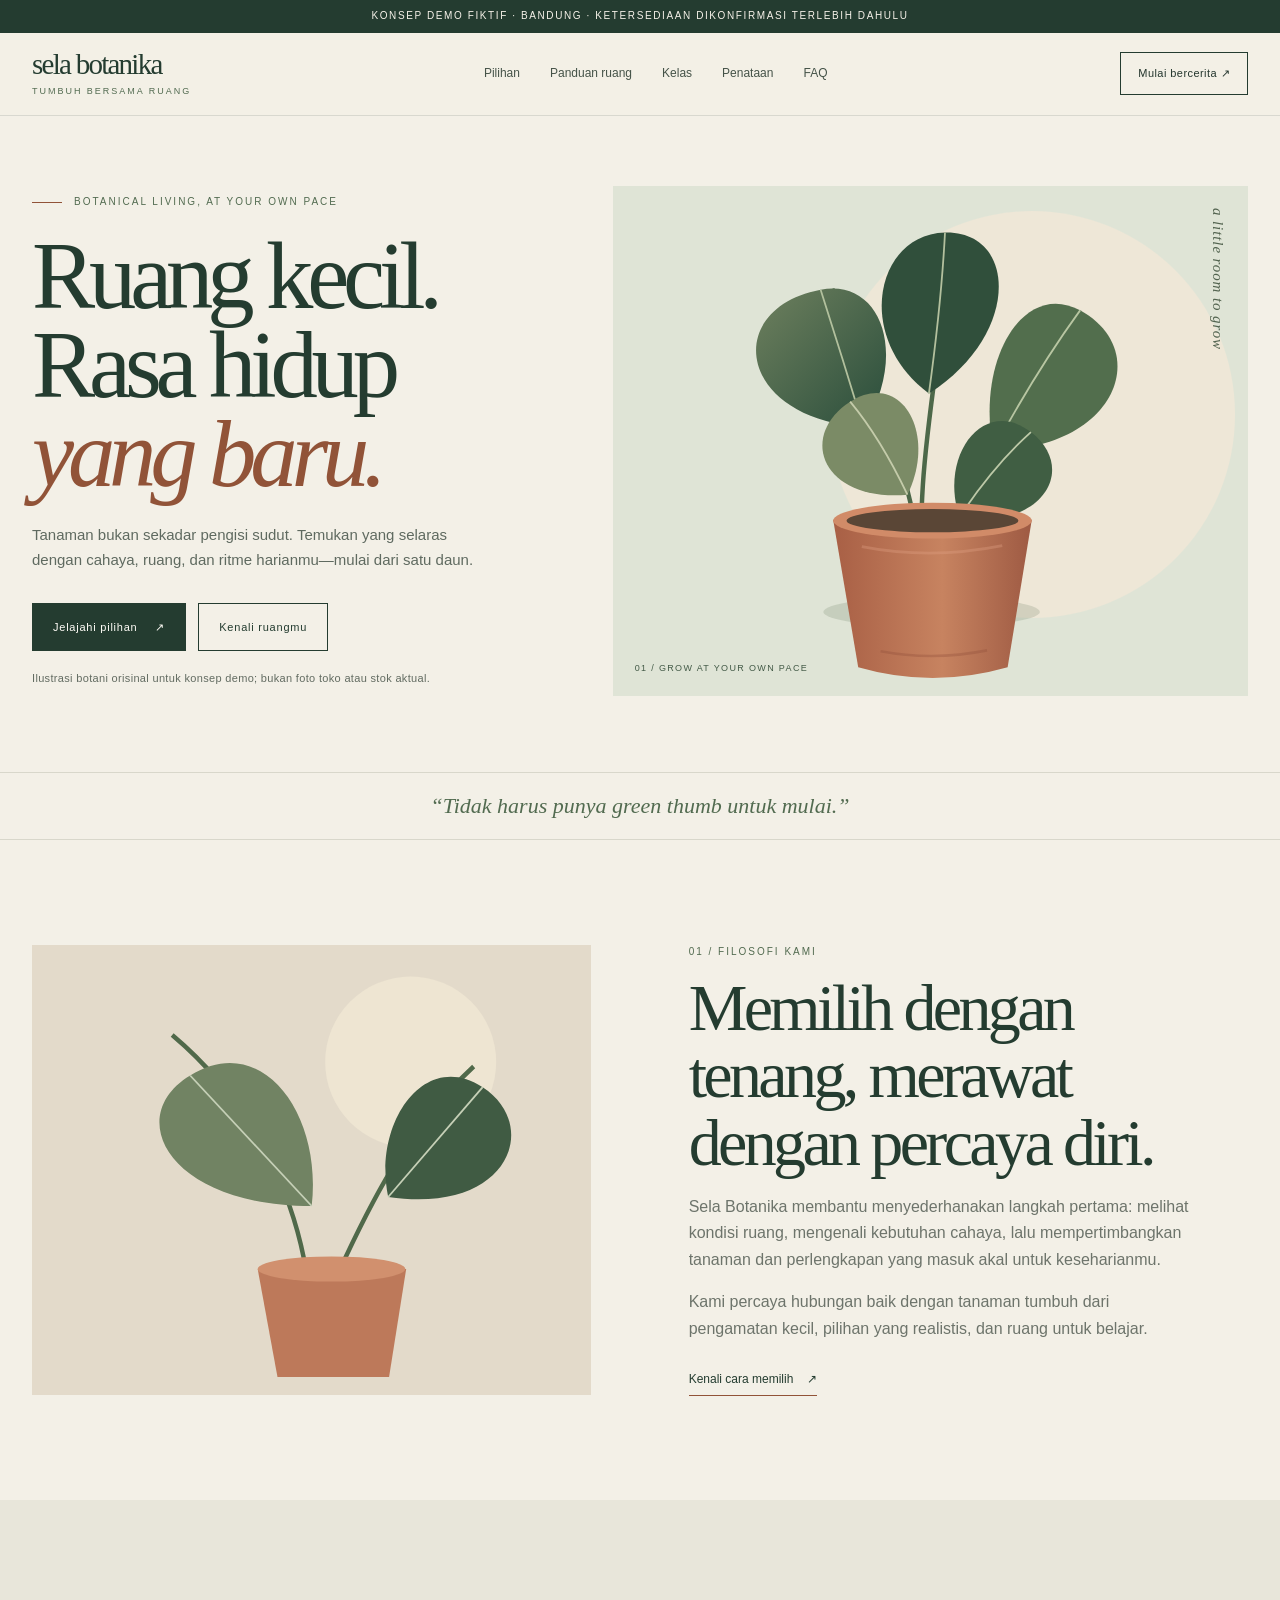
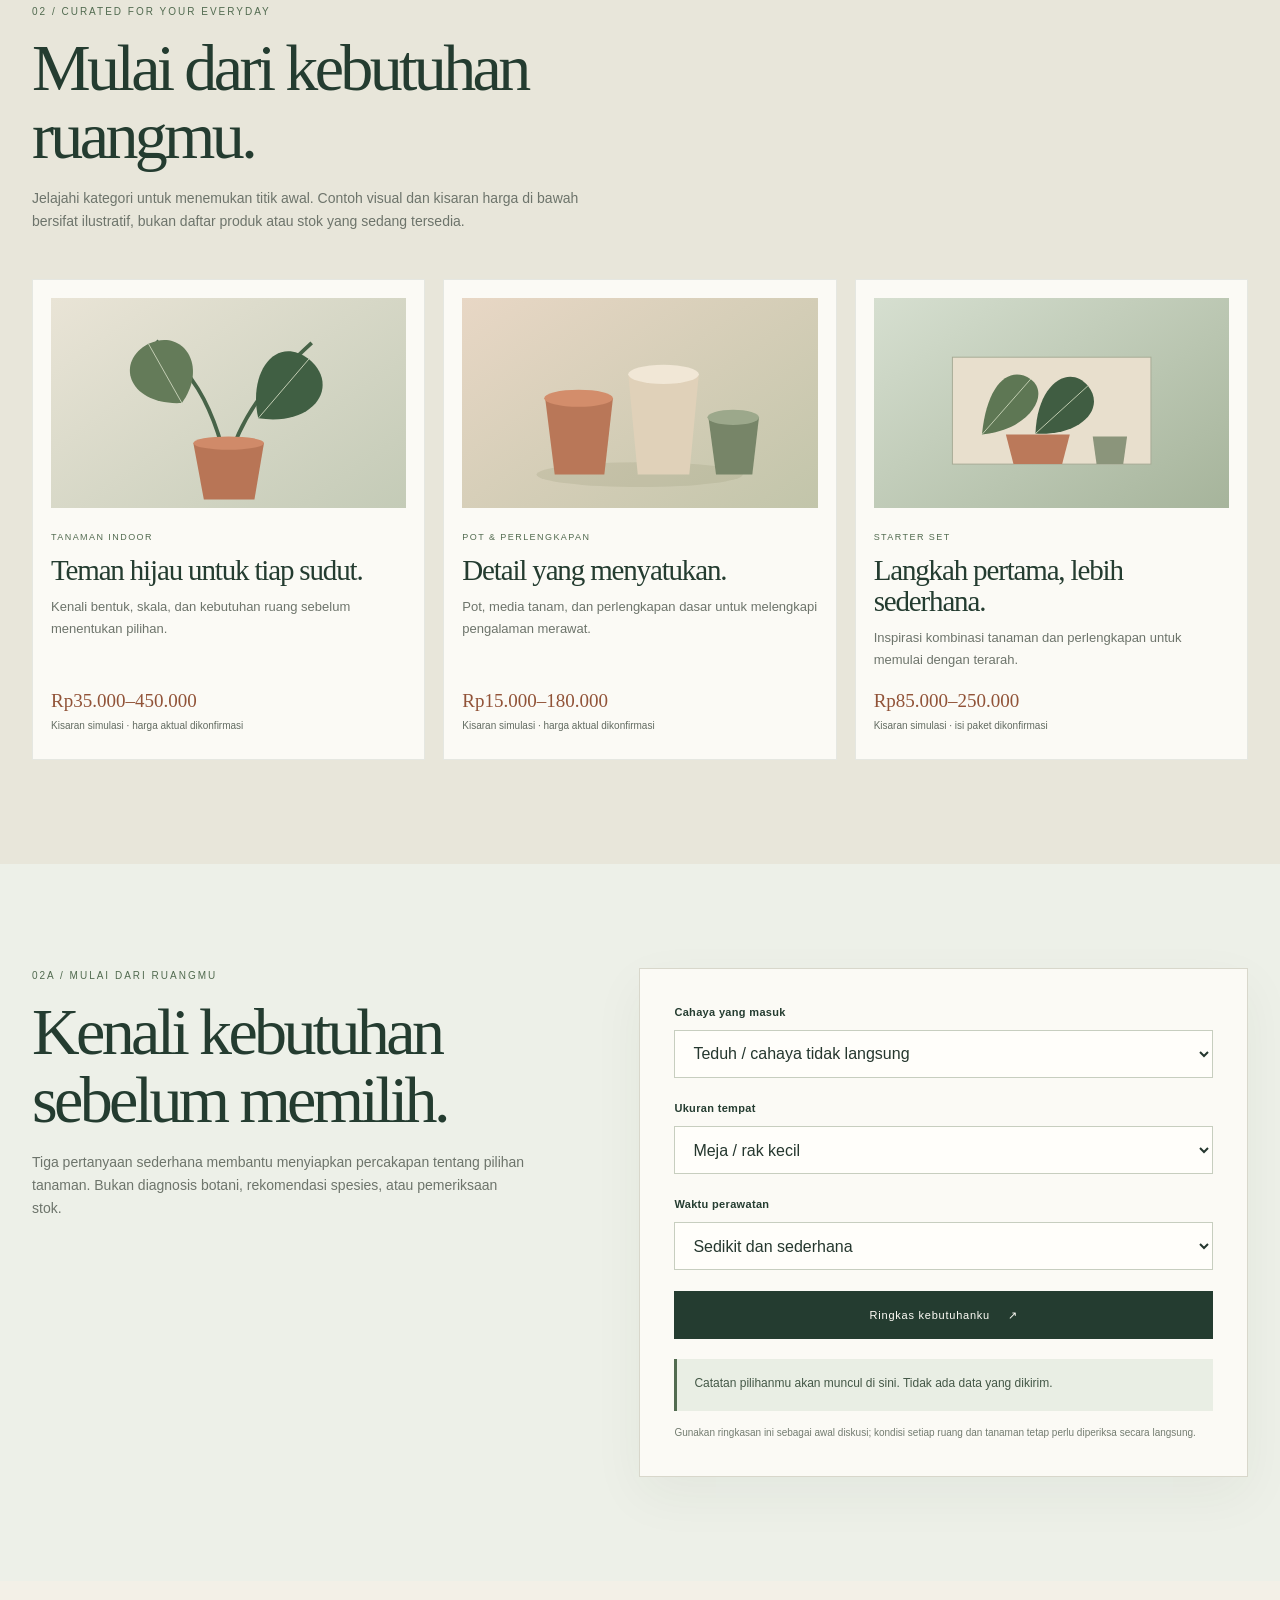
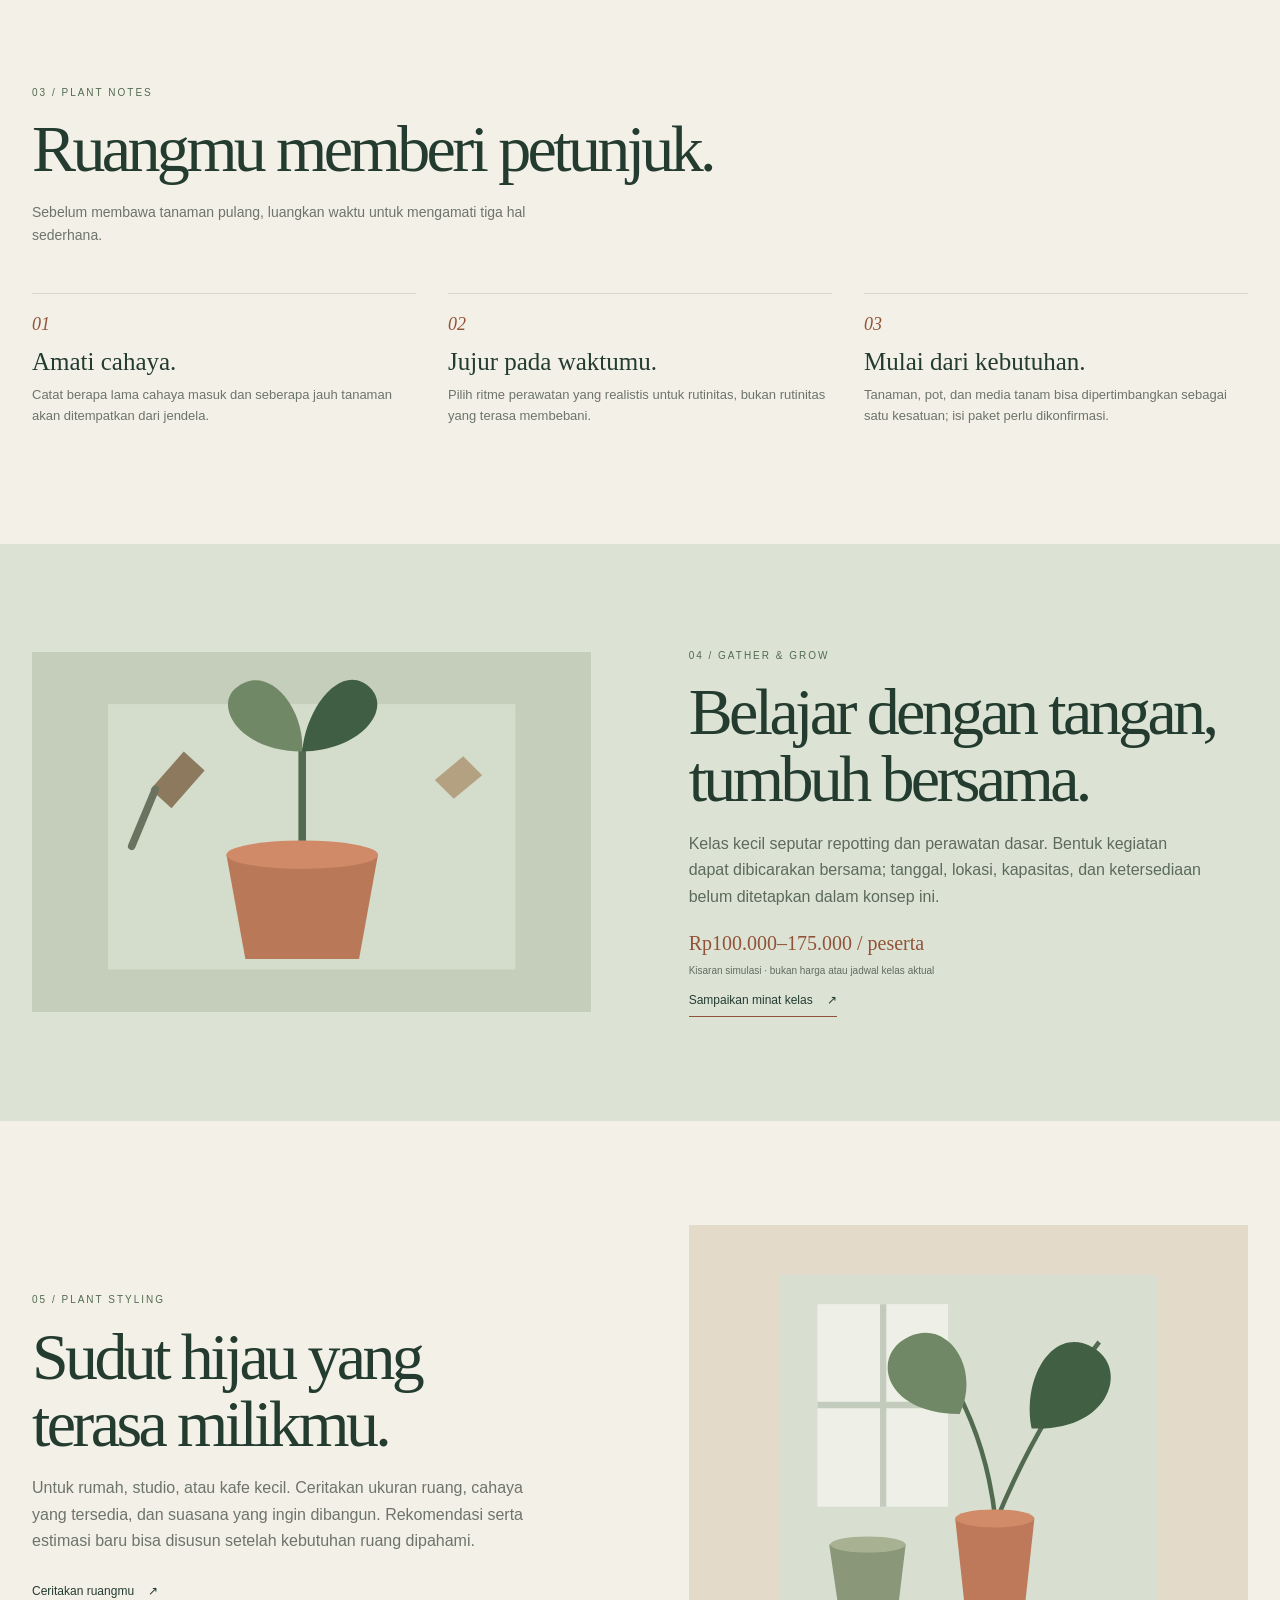
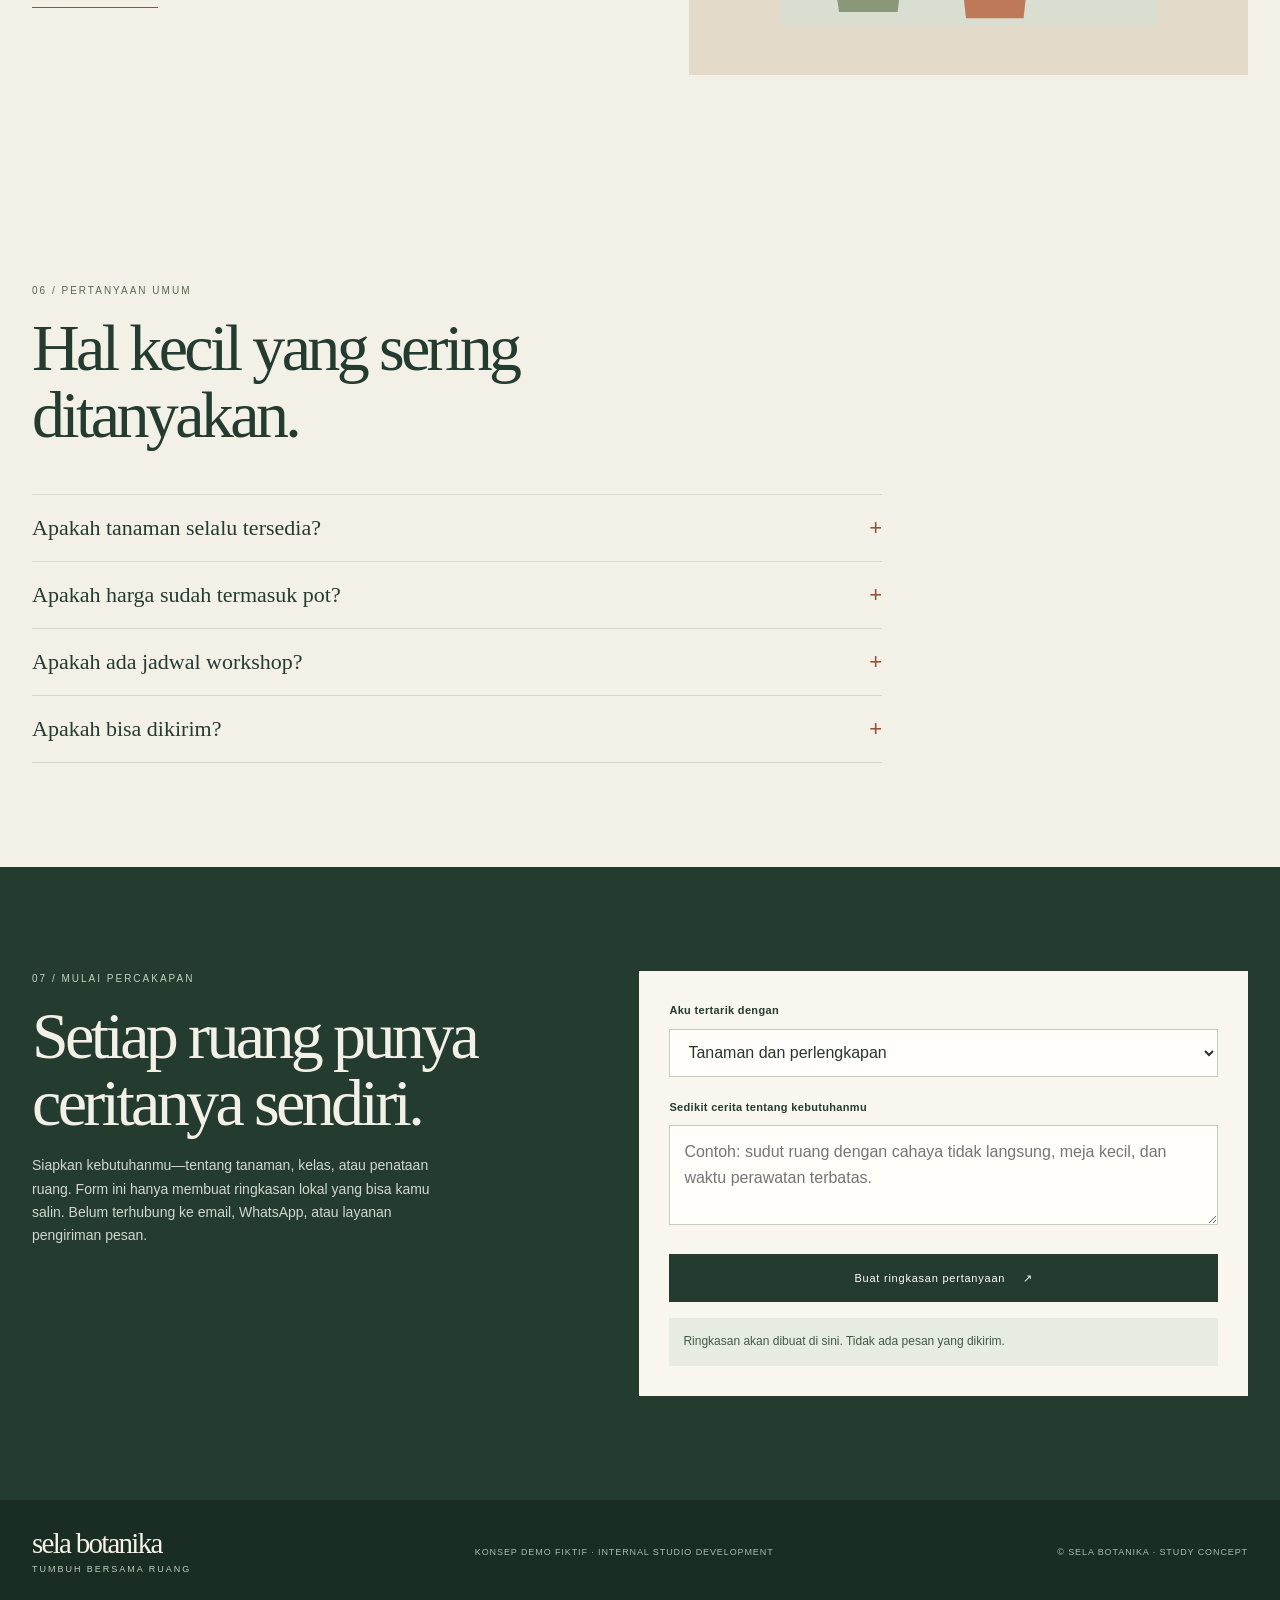
==== commit 58035e38: "Build Sela Botanika editorial website with room guide" ====
--- a/index.html
+++ b/index.html
@@ -1,37 +1,51 @@
-<!-- Concept: Sela Botanika / ADES internal studio direction.
-Lens: warm editorial plant studio; hypothesis: lead with atmosphere, then help visitors self-orient.
-Stock photography from Unsplash is used as editorial mood imagery, not as Sela Botanika's actual shop, products, stock, staff, or customers. Photo credits and source pages are listed visibly in the page. Finder is an illustrative demo, not botanical advice.
-No real contact, booking, inventory, workshop schedule, or testimonial is connected. -->
 <!doctype html>
 <html lang="id">
 <head>
-<meta charset="utf-8"><meta name="viewport" content="width=device-width, initial-scale=1">
-<meta name="theme-color" content="#f3f0e8"><meta name="description" content="Sela Botanika — ruang untuk tumbuh, memilih tanaman yang sesuai dengan ruang dan ritme hidup.">
-<title>Sela Botanika — Ruang untuk Tumbuh</title>
+<meta charset="utf-8"><meta name="viewport" content="width=device-width,initial-scale=1">
+<meta name="theme-color" content="#f3f0e7"><meta name="description" content="Sela Botanika — tanaman, perlengkapan, kelas kecil, dan penataan ruang hijau. Konsep demo fiktif untuk eksplorasi studio.">
+<title>Sela Botanika — Tumbuh bersama ruang</title>
 <style>
-:root{--paper:#f3f0e8;--ink:#23372d;--moss:#536b50;--clay:#bd765b;--line:rgba(35,55,45,.18);--serif:Georgia,"Times New Roman",serif;--sans:Arial,Helvetica,sans-serif}
-*{box-sizing:border-box}html{scroll-behavior:smooth;scroll-padding-top:90px}body{margin:0;background:var(--paper);color:var(--ink);font-family:var(--sans);line-height:1.5}a{color:inherit;text-decoration:none}button,select{font:inherit}.wrap{width:min(1240px,calc(100% - 64px));margin:auto}.topline{display:flex;justify-content:space-between;gap:14px;padding:14px 0;border-bottom:1px solid var(--line);font-size:10px;letter-spacing:.12em;text-transform:uppercase}.topline span:last-child{color:var(--moss)}header{position:sticky;top:0;background:rgba(243,240,232,.96);backdrop-filter:blur(12px);z-index:5;border-bottom:1px solid var(--line)}.nav{height:78px;display:flex;align-items:center;justify-content:space-between;gap:20px}.brand{display:flex;align-items:center;gap:10px;font:25px var(--serif);letter-spacing:-.04em;white-space:nowrap}.mark{width:27px;height:27px;border:1px solid var(--moss);border-radius:100% 0 100% 0;transform:rotate(-35deg);position:relative;flex:none}.mark:after{content:"";position:absolute;width:1px;height:23px;background:var(--moss);left:13px;top:1px;transform:rotate(35deg)}.links{display:flex;gap:clamp(14px,2.4vw,30px);font-size:12px}.links a:hover,.textlink:hover{color:var(--clay)}.nav-cta,.button{display:inline-flex;align-items:center;justify-content:center;border:1px solid var(--ink);border-radius:99px;padding:12px 19px;font-size:11px;letter-spacing:.08em;text-transform:uppercase;transition:background .2s,color .2s;cursor:pointer}.nav-cta:hover,.button:hover{background:var(--ink);color:var(--paper)}:focus-visible{outline:3px solid var(--clay);outline-offset:4px}.eyebrow{font-size:10px;letter-spacing:.18em;text-transform:uppercase;color:var(--moss);display:flex;align-items:center;gap:10px}.eyebrow:before{content:"";width:28px;height:1px;background:var(--clay)}h1,h2,h3,p{margin-top:0}
-.hero{padding:56px 0 84px}.hero-grid{display:grid;grid-template-columns:1fr 1.12fr;gap:6%;align-items:center}h1{font:clamp(56px,7.4vw,104px)/.94 var(--serif);letter-spacing:-.065em;margin:26px 0}.hero-copy{font:18px/1.6 var(--serif);max-width:390px;color:#526054}.hero-actions{display:flex;align-items:center;gap:22px;margin-top:32px}.textlink{font-size:11px;text-transform:uppercase;letter-spacing:.1em;border-bottom:1px solid var(--clay);padding-bottom:5px}.hero-art{height:580px;position:relative;background:#d8ddca;overflow:hidden}.hero-art img{display:block;width:100%;height:100%;object-fit:cover;object-position:center 58%}.hero-art:before{content:"";position:absolute;inset:0;background:linear-gradient(135deg,rgba(35,55,45,.05),rgba(35,55,45,.24))}.art-note{position:absolute;left:24px;bottom:23px;color:#f3f0e8;font:italic 17px var(--serif)}.art-index{position:absolute;right:22px;top:22px;font-size:10px;letter-spacing:.16em}.intro{padding:88px 0;border-top:1px solid var(--line);display:grid;grid-template-columns:1fr 2fr;gap:8%}.intro h2{font:clamp(34px,4vw,55px)/1.05 var(--serif);letter-spacing:-.045em;max-width:740px;margin:0}.intro p{max-width:530px;color:#687468;font-size:14px;margin-top:22px}.section-head{display:flex;justify-content:space-between;align-items:end;margin-bottom:36px}.section-head h2{font:clamp(40px,5vw,64px)/1 var(--serif);letter-spacing:-.05em;margin:14px 0 0}.section-head p{max-width:300px;color:#687468;font-size:13px;margin:0}.plants{padding:35px 0 100px}.plant-grid{display:grid;grid-template-columns:repeat(3,1fr);gap:18px}.plant-card:nth-child(2){margin-top:52px}.plant-card:nth-child(3){margin-top:104px}.plant-visual{height:360px;position:relative;overflow:hidden;background:#dce0d1}.plant-visual img{display:block;width:100%;height:100%;object-fit:cover;object-position:center}.plant-card:nth-child(2) .plant-visual{background:#e4d8c9}.plant-card:nth-child(3) .plant-visual{background:#d6d9ca}.plant-visual .pot{height:37%;width:39%;left:31%;background:#aa745d}.plant-visual .stem{height:62%;bottom:34%}.plant-visual .leaf{width:87px;height:46px}.plant-meta{display:flex;justify-content:space-between;gap:8px;margin-top:17px;font-size:11px;letter-spacing:.1em;text-transform:uppercase}.plant-desc{font:20px var(--serif);margin:8px 0 0}.photo-credit{margin-top:24px}.photo-credit a{text-decoration:underline;text-underline-offset:3px}.small-note{font-size:11px;color:#778074;margin-top:6px}.finder{background:var(--moss);color:var(--paper);padding:90px 0}.finder-grid{display:grid;grid-template-columns:1fr 1fr;gap:10%;align-items:center}.finder h2{font:clamp(46px,5.5vw,72px)/.98 var(--serif);letter-spacing:-.055em;margin:18px 0}.finder p{color:#e0e5da;max-width:430px;font-size:14px}.finder .eyebrow{color:#d8dfcd}.finder .eyebrow:before{background:#d8b69e}.finder-box{border:1px solid rgba(255,255,255,.35);padding:27px}.finder-box label{display:block;font:21px var(--serif);margin:0 0 13px}.finder-box select{width:100%;padding:14px;background:#435a41;border:1px solid rgba(255,255,255,.65);color:white;border-radius:0;margin-bottom:20px}.finder-box option{color:var(--ink);background:white}.finder-box button{background:var(--paper);color:var(--ink);border:0;width:100%}.result{display:none;margin-top:18px;padding:16px;background:rgba(255,255,255,.12);font-size:13px}.result.show{display:block}.services{padding:100px 0}.service-grid{display:grid;grid-template-columns:1fr 1fr;gap:18px}.service{padding:36px;background:#e8e5dc;min-height:280px;display:flex;flex-direction:column;justify-content:space-between}.service:nth-child(2){background:#e1e4d8}.service h3{font:36px var(--serif);letter-spacing:-.04em;margin:18px 0 8px}.service p{font-size:13px;color:#687468;max-width:380px}.service .textlink{align-self:flex-start}.workshops{padding:70px 0 100px;border-top:1px solid var(--line)}.workshop-band{background:#ded4c5;padding:54px;display:grid;grid-template-columns:1fr auto;gap:30px;align-items:end}.workshop-band h2{font:clamp(38px,5vw,61px)/.98 var(--serif);letter-spacing:-.05em;max-width:570px;margin:17px 0}.workshop-band p{font-size:13px;max-width:460px;color:#5f675d;margin:0}.faq{padding:85px 0;border-top:1px solid var(--line)}.faq-grid{display:grid;grid-template-columns:.8fr 1.2fr;gap:10%}.faq h2{font:56px var(--serif);letter-spacing:-.05em}.faq details{border-top:1px solid var(--line);padding:19px 0}.faq details:last-child{border-bottom:1px solid var(--line)}.faq summary{cursor:pointer;list-style:none;font:20px var(--serif);display:flex;justify-content:space-between;gap:16px}.faq summary:after{content:"+";font:20px var(--sans);flex:none}.faq details[open] summary:after{content:"−"}.faq details p{margin:14px 0 0;font-size:13px;color:#687468;max-width:540px}.footer{background:#24372d;color:#f3f0e8;padding:65px 0 25px}.footer-grid{display:grid;grid-template-columns:1.4fr 1fr 1fr;gap:40px;padding-bottom:55px}.footer .brand{font-size:32px}.footer p{font:20px/1.4 var(--serif);color:#d0d8cc;max-width:300px;margin-top:19px}.footer h4{font-size:10px;letter-spacing:.15em;text-transform:uppercase;color:#aebba8}.footer a,.footer li{font-size:12px;color:#e0e5da}.footer ul{list-style:none;padding:0;display:grid;gap:12px}.copyright{border-top:1px solid rgba(255,255,255,.2);padding-top:19px;display:flex;justify-content:space-between;font-size:10px;color:#aebba8;letter-spacing:.08em}
-@media(max-width:900px){.links{gap:12px;font-size:11px}.nav-cta{padding:10px 13px}.hero-art{height:500px}}
-@media(max-width:760px){.wrap{width:calc(100% - 38px)}.topline{font-size:8px;letter-spacing:.07em}.nav{height:66px}.brand{font-size:22px}.links{display:none}.nav-cta{padding:10px 13px;font-size:9px}.hero{padding:34px 0 55px}.hero-grid{grid-template-columns:1fr;gap:35px}h1{font-size:clamp(58px,15vw,82px);margin:20px 0}.hero-copy{font-size:17px}.hero-art{height:420px}.intro{padding:63px 0;grid-template-columns:1fr;gap:22px}.intro h2{font-size:42px}.section-head{display:block}.section-head p{margin-top:18px}.plants{padding-bottom:65px}.plant-grid{grid-template-columns:1fr;gap:32px}.plant-card:nth-child(2),.plant-card:nth-child(3){margin-top:0}.plant-visual{height:330px}.finder{padding:65px 0}.finder-grid{grid-template-columns:1fr;gap:28px}.finder-box{padding:21px}.services{padding:67px 0}.service-grid{grid-template-columns:1fr}.service{min-height:240px;padding:27px}.workshops{padding:55px 0 65px}.workshop-band{padding:30px;grid-template-columns:1fr}.workshop-band .button{justify-self:start}.faq{padding:65px 0}.faq-grid{grid-template-columns:1fr;gap:15px}.faq h2{font-size:46px}.footer{padding:48px 0 22px}.footer-grid{grid-template-columns:1fr 1fr;gap:28px}.footer-grid>div:first-child{grid-column:1/-1}.copyright{gap:12px;flex-direction:column}}
-@media(max-width:360px){.wrap{width:calc(100% - 30px)}.topline{font-size:7px}.brand{font-size:20px}.mark{width:23px;height:23px}.nav-cta{font-size:8px;padding:9px 10px}.hero-art{height:340px}.plant-meta{font-size:9px}.workshop-band{padding:23px}}
-@media(prefers-reduced-motion:reduce){html{scroll-behavior:auto}*,*:before,*:after{transition:none!important;animation:none!important}}
+:root{--forest:#243c30;--moss:#526b50;--leaf:#7d8b6c;--sage:#dce2d2;--pale:#edf0e8;--cream:#f3f0e7;--paper:#fbfaf5;--clay:#915338;--sand:#e6dece;--ink:#25372e;--muted:#6d746b;--line:#d8d7cb;--serif:Georgia,'Times New Roman',serif;--sans:Arial,Helvetica,sans-serif;--max:1220px}
+*{box-sizing:border-box}html{scroll-behavior:smooth;scroll-padding-top:90px}body{margin:0;background:var(--cream);color:var(--ink);font:16px/1.65 var(--sans);-webkit-font-smoothing:antialiased}a{color:inherit}button,input,select,textarea{font:inherit}button,a{touch-action:manipulation}button{cursor:pointer}.skip{position:absolute;left:12px;top:-60px;background:var(--forest);color:white;padding:10px 14px;z-index:99}.skip:focus{top:10px}.wrap{width:min(var(--max),calc(100% - 64px));margin-inline:auto}.topline{background:var(--forest);color:#f6f2e9;text-align:center;padding:8px 16px;font-size:10px;letter-spacing:.16em;text-transform:uppercase}.site-header{position:sticky;top:0;z-index:20;background:rgba(243,240,231,.96);backdrop-filter:blur(12px);border-bottom:1px solid rgba(36,60,48,.13)}.nav{min-height:82px;display:flex;align-items:center;justify-content:space-between;gap:24px}.wordmark{font:29px/.9 var(--serif);letter-spacing:-.06em;text-decoration:none;color:var(--forest)}.wordmark span{display:block;margin-top:8px;font:9px var(--sans);letter-spacing:.22em;text-transform:uppercase;color:var(--moss)}.nav-links{display:flex;align-items:center;gap:30px}.nav-links a{text-decoration:none;font-size:12px;color:#455348}.nav-links a:hover{text-decoration:underline;text-underline-offset:5px}.nav-cta{border:1px solid var(--forest);padding:11px 17px;text-decoration:none;font-size:11px;letter-spacing:.04em}.menu-toggle{display:none;border:1px solid var(--line);background:transparent;color:var(--forest);padding:10px 12px}.hero{display:grid;grid-template-columns:.9fr 1.1fr;gap:5%;align-items:center;padding-block:70px 76px;min-height:650px}.kicker{font-size:10px;letter-spacing:.2em;text-transform:uppercase;color:var(--moss);display:flex;align-items:center;gap:12px}.kicker:before{content:"";width:30px;height:1px;background:var(--clay)}h1,h2,h3,p{margin-top:0}.hero h1{font:clamp(58px,7.4vw,100px)/.94 var(--serif);letter-spacing:-.065em;color:var(--forest);font-weight:400;margin:22px 0 24px}.hero h1 em{font-weight:400;color:var(--clay)}.hero-copy{max-width:450px;color:#5f6a60;font-size:15px}.actions{display:flex;flex-wrap:wrap;gap:12px;margin-top:30px}.button{display:inline-flex;align-items:center;justify-content:center;gap:18px;min-height:48px;padding:13px 20px;border:1px solid var(--forest);background:var(--forest);color:#fffdf7;text-decoration:none;font-size:11px;letter-spacing:.07em;transition:transform .2s,background .2s}.button:hover{transform:translateY(-2px);background:#385744}.button.secondary{background:transparent;color:var(--forest)}.button.secondary:hover{background:var(--pale)}.hero-note{margin:18px 0 0;font-size:11px;color:#626b61;letter-spacing:.03em}.hero-art{position:relative;min-height:510px;background:#dfe4d6;overflow:hidden;isolation:isolate}.hero-art:before{content:"";position:absolute;width:64%;aspect-ratio:1;border-radius:50%;background:#eee7d7;right:2%;top:5%;z-index:-1}.art-label{position:absolute;right:22px;top:22px;writing-mode:vertical-rl;font:italic 15px var(--serif);color:#52634f;letter-spacing:.06em}.hero-art svg{position:absolute;inset:0;width:100%;height:100%}.art-caption{position:absolute;bottom:20px;left:22px;font-size:9px;letter-spacing:.15em;text-transform:uppercase;color:#435a47}.ticker{border-block:1px solid var(--line);padding:20px 0;text-align:center;color:var(--moss);font:italic 22px var(--serif)}.section{padding-block:104px}.section-head{max-width:690px;margin-bottom:46px}.eyebrow{font-size:10px;letter-spacing:.2em;text-transform:uppercase;color:var(--moss)}h2{font:clamp(42px,5.2vw,66px)/1.02 var(--serif);letter-spacing:-.055em;color:var(--forest);font-weight:400;margin:14px 0 18px}.intro{max-width:550px;color:var(--muted);font-size:14px}.story{display:grid;grid-template-columns:1fr 1fr;gap:8%;align-items:center}.story-art{min-height:450px;background:#e3daca;position:relative;overflow:hidden}.story-art svg{width:100%;height:100%;position:absolute;inset:0}.story-copy{max-width:510px}.story-copy p{color:var(--muted)}.text-link{display:inline-flex;gap:14px;align-items:center;margin-top:12px;text-decoration:none;border-bottom:1px solid var(--clay);padding-bottom:5px;font-size:12px;color:var(--forest)}.offer{background:#e8e6da}.offer-grid{display:grid;grid-template-columns:repeat(3,1fr);gap:18px}.offer-card{background:var(--paper);padding:18px 18px 24px;border:1px solid rgba(36,60,48,.1);display:flex;flex-direction:column;min-height:100%}.offer-visual{height:210px;position:relative;overflow:hidden;background:linear-gradient(145deg,#e9e4d6,#c4cbb7)}.offer-visual svg{width:100%;height:100%}.offer-card:nth-child(2) .offer-visual{background:linear-gradient(145deg,#e8d7c5,#c2c5aa)}.offer-card:nth-child(3) .offer-visual{background:linear-gradient(145deg,#d6dfd0,#a6b49b)}.offer-tag{margin-top:22px;font-size:9px;letter-spacing:.16em;text-transform:uppercase;color:var(--moss)}.offer-card h3{font:29px/1.08 var(--serif);letter-spacing:-.04em;color:var(--forest);font-weight:400;margin:10px 0}.offer-card p{font-size:13px;color:var(--muted);margin-bottom:20px}.range{font:19px var(--serif);color:var(--clay);margin-top:auto}.demo-caption{font-size:10px;color:#626b61;margin-top:6px}.guide{background:var(--pale)}.guide-grid{display:grid;grid-template-columns:.9fr 1.1fr;gap:9%;align-items:start}.guide-intro{position:sticky;top:130px}.guide-panel{background:var(--paper);border:1px solid var(--line);padding:34px;box-shadow:0 18px 50px rgba(36,60,48,.05)}.field{margin-bottom:21px}.field label{display:block;font-size:11px;font-weight:bold;letter-spacing:.03em;margin-bottom:9px;color:var(--forest)}.field select,.field input,.field textarea{width:100%;border:1px solid #c7cebf;background:#fffefa;color:var(--ink);padding:13px 14px;border-radius:0;min-height:48px}.field textarea{min-height:100px;resize:vertical}.guide-panel .button{width:100%}.guide-result{background:#e9eee4;border-left:3px solid var(--moss);padding:15px 17px;margin:20px 0 0;color:#445847;font-size:12px;min-height:52px}.guide-hint{font-size:10px;color:#737c70;margin:14px 0 0}.notes-grid{display:grid;grid-template-columns:repeat(3,1fr);gap:32px}.note{border-top:1px solid var(--line);padding-top:20px}.note-num{font:italic 18px var(--serif);color:var(--clay)}.note h3{font:25px var(--serif);font-weight:400;color:var(--forest);margin:13px 0 8px}.note p{font-size:13px;color:var(--muted)}.service-band{background:#dce3d5}.service-grid{display:grid;grid-template-columns:1fr 1fr;gap:8%;align-items:center}.service-art{min-height:360px;background:#c5cdbb;position:relative;overflow:hidden}.service-art svg{width:100%;height:100%;position:absolute;inset:0}.service-copy p{color:#5c6a5c;max-width:520px}.service-copy .price{font:20px var(--serif);color:var(--clay);margin:22px 0 8px}.faq-list{max-width:850px}.faq-item{border-top:1px solid var(--line);padding:20px 0}.faq-item:last-child{border-bottom:1px solid var(--line)}.faq-item summary{cursor:pointer;list-style:none;display:flex;align-items:center;justify-content:space-between;gap:20px;font:22px var(--serif);color:var(--forest)}.faq-item summary::-webkit-details-marker{display:none}.faq-item summary:after{content:"+";font:22px var(--sans);color:var(--clay)}.faq-item[open] summary:after{content:"−"}.faq-item p{margin:13px 34px 0 0;max-width:680px;color:var(--muted);font-size:13px}.contact{background:var(--forest);color:var(--cream)}.contact h2{color:var(--cream)}.contact .eyebrow{color:#c4d0bc}.contact-grid{display:grid;grid-template-columns:.9fr 1.1fr;gap:9%;align-items:start}.contact-copy p{color:#d1d7cc;max-width:420px;font-size:14px}.enquiry-panel{background:#f8f6ee;color:var(--ink);padding:30px}.enquiry-panel .field label{color:var(--forest)}.enquiry-panel .button{width:100%}.enquiry-result{font-size:12px;color:#425a46;background:#e6ece2;padding:14px;margin:16px 0 0;min-height:48px}.footer{background:#192d23;color:#d8dfd4;padding:30px 0}.footer-inner{display:flex;justify-content:space-between;align-items:center;gap:20px;flex-wrap:wrap}.footer .wordmark{color:#f7f2e8}.footer .wordmark span{color:#c3cdbd}.footer small{font-size:9px;letter-spacing:.1em;color:#aeb9ab}.disclaimer{font-size:11px;color:#626b61;margin-top:14px}
+:focus-visible{outline:3px solid var(--clay);outline-offset:4px}
+@media(max-width:900px){.wrap{width:min(var(--max),calc(100% - 44px))}.hero{min-height:0;grid-template-columns:.9fr 1.1fr;gap:4%;padding-block:54px}.hero-art{min-height:430px}.section{padding-block:78px}.guide-grid{gap:5%}.story{gap:5%}}
+@media(max-width:850px){.menu-toggle{display:inline-flex}.nav-cta{display:none}.nav-links{display:none;position:absolute;left:0;right:0;top:82px;background:var(--cream);padding:20px 22px 24px;border-bottom:1px solid var(--line);flex-direction:column;align-items:stretch;gap:0}.nav-links.is-open{display:flex}.nav-links a{padding:13px 0;border-bottom:1px solid var(--line)}}
+@media(max-width:700px){.wrap{width:calc(100% - 36px)}.nav{min-height:72px}.menu-toggle{display:inline-flex}.nav-links{display:none;position:absolute;left:0;right:0;top:72px;background:var(--cream);padding:20px 22px 24px;border-bottom:1px solid var(--line);flex-direction:column;align-items:stretch;gap:0}.nav-links.is-open{display:flex}.nav-links a{padding:13px 0;border-bottom:1px solid var(--line)}.nav-cta{display:none}.hero{grid-template-columns:1fr;padding-block:34px 54px;gap:25px}.hero-art{grid-row:1;min-height:370px}.hero h1{font-size:clamp(56px,15vw,76px);margin:17px 0}.hero-copy{font-size:14px}.section{padding-block:68px}.ticker{font-size:18px;padding:16px}.story,.guide-grid,.service-grid,.contact-grid{grid-template-columns:1fr;gap:28px}.story-art{min-height:330px}.offer-grid{grid-template-columns:1fr;gap:14px}.offer-card{padding:14px 14px 20px}.offer-visual{height:220px}.guide-intro{position:static}.guide-panel{padding:22px}.notes-grid{grid-template-columns:1fr;gap:25px}.service-art{min-height:300px;grid-row:1}.faq-item summary{font-size:20px}.enquiry-panel{padding:22px}.footer-inner{align-items:flex-start;flex-direction:column}}
+@media(max-width:360px){.wrap{width:calc(100% - 28px)}.topline{font-size:9px;letter-spacing:.1em}.hero-art{min-height:320px}.hero h1{font-size:53px}.button{width:100%}.actions{gap:9px}.guide-panel{padding:17px}}
+@media(prefers-reduced-motion:reduce){html{scroll-behavior:auto}*,*:before,*:after{scroll-behavior:auto!important;animation:none!important;transition:none!important}}
 </style>
 </head>
 <body>
-<div class="topline wrap"><span>Bandung · Indoor plants & little rituals</span><span>STUDIO DEVELOPMENT / SYNTHETIC BRAND</span></div>
-<header><div class="wrap nav"><a class="brand" href="#home" aria-label="Sela Botanika beranda"><span class="mark" aria-hidden="true"></span>Sela Botanika</a><nav class="links" aria-label="Navigasi utama"><a href="#plants">Plants</a><a href="#find">Find your plant</a><a href="#services">Services</a><a href="#workshops">Workshops</a></nav><a class="nav-cta" href="#contact">Say hello ↗</a></div></header>
-<main id="home">
-<section class="hero wrap"><div class="hero-grid"><div><div class="eyebrow">A little room to grow</div><h1>Make space<br>for <em>green.</em></h1><p class="hero-copy">Tanaman yang terasa pas untuk ruangmu, ritmemu, dan cara hidupmu. Mari mulai dari yang sederhana.</p><div class="hero-actions"><a class="button" href="#find">Find your plant ↗</a><a class="textlink" href="#approach">Our approach</a></div></div><div class="hero-art"><img src="https://images.unsplash.com/photo-1762755647813-017e128a4ba0?auto=format&fit=crop&fm=jpg&q=82&w=1800" alt="Monstera dalam pot terakota di depan dinding jingga, foto editorial oleh Febri Adiawarja" fetchpriority="high"><span class="art-index">FIG. 01 — GROW SLOW</span><span class="art-note">A slower kind of green.</span></div></div></section>
-<section class="intro wrap" id="approach"><div class="eyebrow">More than a plant shop</div><div><h2>Good plants don't ask for a perfect home. Just a little understanding of yours.</h2><p>Kami percaya memilih tanaman seharusnya terasa menyenangkan, bukan membingungkan. Mulai dari cahaya yang masuk, ruang yang tersedia, sampai waktu yang kamu punya untuk merawatnya.</p></div></section>
-<section class="plants wrap" id="plants"><div class="section-head"><div><div class="eyebrow">A few ways to begin</div><h2>Find your kind of green.</h2></div><p>Pilihan dan ukuran mengikuti kondisi tanaman serta stok yang berubah. Tanyakan ketersediaan sebelum berkunjung.</p></div><div class="plant-grid"><article class="plant-card"><div class="plant-visual"><img src="https://images.unsplash.com/photo-1560105908-5d41e79c1043?auto=format&fit=crop&fm=jpg&q=82&w=1200" alt="Tanaman hias di rak kayu dengan cahaya alami, foto Tania Mirón" loading="lazy"></div><div class="plant-meta"><span>01 / Indoor plants</span><span>Rp35–450k*</span></div><p class="plant-desc">A leafy companion for everyday corners.</p><p class="small-note">*Kisaran simulasi; harga final dikonfirmasi.</p></article><article class="plant-card"><div class="plant-visual"><img src="https://images.unsplash.com/photo-1612366206518-535bea7db163?auto=format&fit=crop&fm=jpg&q=82&w=1200" alt="Koleksi tanaman pot dan watering can di rak, foto Véronique Trudel" loading="lazy"></div><div class="plant-meta"><span>02 / Starter sets</span><span>Rp85–250k*</span></div><p class="plant-desc">A thoughtful first step into plant care.</p><p class="small-note">Tanaman, pot, dan panduan dasar.</p></article><article class="plant-card"><div class="plant-visual"><img src="https://images.unsplash.com/photo-1774184282855-94ae8d481ba1?auto=format&fit=crop&fm=jpg&q=82&w=1200" alt="Aktivitas repotting peace lily dengan tanah dan pot, foto Emma" loading="lazy"></div><div class="plant-meta"><span>03 / Pots & tools</span><span>Rp15–180k*</span></div><p class="plant-desc">Small essentials for a growing ritual.</p><p class="small-note">*Kisaran simulasi; harga final dikonfirmasi.</p></article></div><p class="small-note photo-credit">Foto editorial: <a href="https://unsplash.com/photos/monstera-plant-in-a-terracotta-pot-against-orange-wall-TSKYvXf1d4M" target="_blank" rel="noopener">Febri Adiawarja</a>, <a href="https://unsplash.com/photos/plants-in-pots-on-floating-shelves-umYxSxMncT4" target="_blank" rel="noopener">Tania Mirón</a>, <a href="https://unsplash.com/photos/a-shelf-filled-with-potted-plants-and-a-watering-can-jud8545RZr4" target="_blank" rel="noopener">Véronique Trudel</a>, dan <a href="https://unsplash.com/photos/peace-lily-plants-being-repotted-with-soil-and-pots-Xrw1CCTcxKw" target="_blank" rel="noopener">Emma</a> via Unsplash. Foto ilustratif, bukan dokumentasi toko atau jaminan stok.</p></section>
-<section class="finder" id="find"><div class="wrap finder-grid"><div><div class="eyebrow">A small starting point</div><h2>Let's find a plant that fits.</h2><p>Setiap ruang punya kondisinya sendiri. Ceritakan sedikit tentang cahayanya dan waktu yang kamu punya—kami bantu mulai dari sana.</p></div><div class="finder-box"><label for="light">How much light does your space get?</label><select id="light"><option value="bright">Bright, indirect light</option><option value="medium">Some natural light</option><option value="low">Low natural light</option></select><label for="care">How much time for plant care?</label><select id="care"><option value="easy">A little, please</option><option value="regular">A regular weekly ritual</option><option value="love">I love taking care of plants</option></select><button class="button" id="recommend" type="button">Show my starting point ↗</button><div class="result" id="result" role="status" aria-live="polite"></div><p class="small-note" style="color:#d9e0d3;margin:14px 0 0">Panduan demo berbasis pilihan preferensi, bukan rekomendasi spesies atau jaminan tanaman cocok. Pilihan aktual perlu dikonfirmasi.</p></div></div></section>
-<section class="services wrap" id="services"><div class="section-head"><div><div class="eyebrow">A little help goes a long way</div><h2>Make room for more.</h2></div><p>Dari satu sudut kecil sampai ruang yang ingin terasa lebih hidup.</p></div><div class="service-grid"><article class="service"><div><div class="eyebrow">01 / For your space</div><h3>Plant styling</h3><p>Bantuan memilih dan menata tanaman untuk rumah, studio, atau kafe. Ceritakan ruangmu untuk memulai percakapan.</p></div><a class="textlink" href="#contact">Discuss your space ↗</a></article><article class="service"><div><div class="eyebrow">02 / Learn together</div><h3>Little workshops</h3><p>Belajar repotting, perawatan dasar, dan membuat sudut hijau dalam kelas kecil yang santai.</p></div><a class="textlink" href="#workshops">Explore workshops ↗</a></article></div></section>
-<section class="workshops wrap" id="workshops"><div class="workshop-band"><div><div class="eyebrow">Make time to grow</div><h2>A little dirt. A little learning. A lot of joy.</h2><p>Kisaran simulasi Rp100–175k per peserta, bergantung pada materi dan bahan. Jadwal dan ketersediaan tempat perlu dikonfirmasi terlebih dahulu.</p></div><a class="button" href="#contact">Ask about a class ↗</a></div></section>
-<section class="faq wrap"><div class="faq-grid"><div><div class="eyebrow">Good to know</div><h2>Before you grow.</h2></div><div><details><summary>Can you help me choose a beginner-friendly plant?</summary><p>Tentu. Kami bisa mulai dari kondisi cahaya ruangan dan waktu yang ingin kamu luangkan untuk perawatan. Pilihan spesifik perlu disesuaikan dengan tanaman yang tersedia.</p></details><details><summary>Are all plants always available?</summary><p>Tidak. Stok berubah mengikuti pemasok dan kondisi tanaman. Hubungi kami untuk mengonfirmasi pilihan yang sedang tersedia.</p></details><details><summary>Can plants be delivered?</summary><p>Pengantaran tersedia di beberapa area Kota Bandung. Cakupan dan ongkos kirim perlu dikonfirmasi berdasarkan alamat tujuan.</p></details><details><summary>Do workshops have a fixed schedule?</summary><p>Jadwal belum tetap. Tanyakan informasi kelas, materi, dan ketersediaan tempat sebelum merencanakan kunjungan.</p></details><details><summary>Do you help with cafés or workspaces?</summary><p>Kami menerima pertanyaan awal untuk penataan tanaman. Biaya dan kebutuhan akan dibicarakan setelah memahami ruang serta lingkupnya.</p></details></div></div></section>
+<a class="skip" href="#konten">Lewati ke konten</a>
+<div class="topline">Konsep demo fiktif · Bandung · ketersediaan dikonfirmasi terlebih dahulu</div>
+<header class="site-header"><div class="wrap nav"><a class="wordmark" href="#atas" aria-label="Sela Botanika, ke atas">sela botanika<span>tumbuh bersama ruang</span></a><button class="menu-toggle" type="button" aria-expanded="false" aria-controls="nav-links">Menu</button><nav class="nav-links" id="nav-links" aria-label="Navigasi utama"><a href="#pilihan">Pilihan</a><a href="#panduan">Panduan ruang</a><a href="#kelas">Kelas</a><a href="#penataan">Penataan</a><a href="#faq">FAQ</a></nav><a class="nav-cta" href="#mulai">Mulai bercerita ↗</a></div></header>
+<main id="konten">
+<section class="wrap hero" id="atas"><div><div class="kicker">Botanical living, at your own pace</div><h1>Ruang kecil.<br>Rasa hidup<br><em>yang baru.</em></h1><p class="hero-copy">Tanaman bukan sekadar pengisi sudut. Temukan yang selaras dengan cahaya, ruang, dan ritme harianmu—mulai dari satu daun.</p><div class="actions"><a class="button" href="#pilihan">Jelajahi pilihan <span aria-hidden="true">↗</span></a><a class="button secondary" href="#panduan">Kenali ruangmu</a></div><p class="hero-note">Ilustrasi botani orisinal untuk konsep demo; bukan foto toko atau stok aktual.</p></div>
+<div class="hero-art" role="img" aria-label="Ilustrasi artistik tanaman berdaun lebar dalam pot terakota di depan lingkaran matahari"><span class="art-label">a little room to grow</span><svg viewBox="0 0 650 570" aria-hidden="true"><defs><linearGradient id="potg" x1="0" x2="1"><stop stop-color="#a85f45"/><stop offset=".55" stop-color="#c78360"/><stop offset="1" stop-color="#9e5a43"/></linearGradient><linearGradient id="leafg" x1="0" y1="0" x2="1" y2="1"><stop stop-color="#6e805e"/><stop offset="1" stop-color="#294d3b"/></linearGradient></defs><path d="M323 475 C312 365 280 250 215 115" stroke="#4d6849" stroke-width="5" fill="none"/><path d="M320 470 C350 340 415 235 500 145" stroke="#4d6849" stroke-width="5" fill="none"/><path d="M320 470 C300 330 340 190 345 72" stroke="#4d6849" stroke-width="5" fill="none"/><path d="M250 270 C105 258 94 136 202 116 C269 103 301 187 250 270Z" fill="url(#leafg)"/><path d="M250 270 Q226 191 202 116" stroke="#b2c09d" stroke-width="2" fill="none"/><path d="M395 295 C530 295 575 185 492 139 C430 105 375 192 395 295Z" fill="#526e4d"/><path d="M395 295 Q444 205 492 139" stroke="#b8c6a2" stroke-width="2" fill="none"/><path d="M323 232 C239 170 263 54 341 52 C421 50 427 165 323 232Z" fill="#304f3b"/><path d="M323 232 Q337 130 341 52" stroke="#b3c09e" stroke-width="2" fill="none"/><path d="M299 345 C203 353 176 279 235 241 C291 205 333 275 299 345Z" fill="#7b8b66"/><path d="M299 345 Q269 282 235 241" stroke="#c4cbaa" stroke-width="2" fill="none"/><path d="M357 370 C448 386 491 317 437 275 C385 235 334 300 357 370Z" fill="#405e43"/><path d="M357 370 Q396 312 437 275" stroke="#bdc9a8" stroke-width="2" fill="none"/><ellipse cx="326" cy="476" rx="121" ry="17" fill="#6d8067" opacity=".22"/><path d="M216 373 L438 373 L411 538 Q327 562 244 538Z" fill="url(#potg)"/><ellipse cx="327" cy="374" rx="111" ry="20" fill="#d18b68"/><ellipse cx="327" cy="374" rx="96" ry="13" fill="#5a4636"/><path d="M248 403 Q325 418 405 402" stroke="#e0a184" stroke-width="3" opacity=".35" fill="none"/><path d="M269 520 Q328 531 388 519" stroke="#8f4d3a" stroke-width="3" opacity=".35" fill="none"/></svg><span class="art-caption">01 / Grow at your own pace</span></div></section>
+<div class="ticker">“Tidak harus punya green thumb untuk mulai.”</div>
+<section class="section"><div class="wrap story"><div class="story-art" role="img" aria-label="Ilustrasi daun dan pot tanaman dengan komposisi geometris"><svg viewBox="0 0 560 500" aria-hidden="true"><circle cx="390" cy="130" r="95" fill="#eee5d2"/><path d="M280 430 C278 300 220 180 125 100" stroke="#50694a" stroke-width="5" fill="none"/><path d="M285 420 C345 280 390 200 460 135" stroke="#50694a" stroke-width="5" fill="none"/><path d="M280 290 C120 290 70 190 145 145 C225 95 292 188 280 290Z" fill="#718363"/><path d="M280 290 L145 145" stroke="#c6d0b7" stroke-width="2"/><path d="M365 280 C500 300 535 200 470 158 C405 115 348 198 365 280Z" fill="#405b43"/><path d="M365 280 L470 158" stroke="#c6d0b7" stroke-width="2"/><path d="M220 360 L385 360 L366 480 L242 480Z" fill="#bd795a"/><ellipse cx="302" cy="360" rx="82" ry="14" fill="#d1906e"/></svg></div><div class="story-copy"><div class="eyebrow">01 / Filosofi kami</div><h2>Memilih dengan tenang, merawat dengan percaya diri.</h2><p>Sela Botanika membantu menyederhanakan langkah pertama: melihat kondisi ruang, mengenali kebutuhan cahaya, lalu mempertimbangkan tanaman dan perlengkapan yang masuk akal untuk keseharianmu.</p><p>Kami percaya hubungan baik dengan tanaman tumbuh dari pengamatan kecil, pilihan yang realistis, dan ruang untuk belajar.</p><a class="text-link" href="#panduan">Kenali cara memilih <span aria-hidden="true">↗</span></a></div></div></section>
+<section class="section offer" id="pilihan"><div class="wrap"><div class="section-head"><div class="eyebrow">02 / Curated for your everyday</div><h2>Mulai dari kebutuhan ruangmu.</h2><p class="intro">Jelajahi kategori untuk menemukan titik awal. Contoh visual dan kisaran harga di bawah bersifat ilustratif, bukan daftar produk atau stok yang sedang tersedia.</p></div><div class="offer-grid">
+<article class="offer-card"><div class="offer-visual"><svg viewBox="0 0 320 220" aria-hidden="true"><path d="M158 175 C142 105 118 75 84 45 M158 175 C177 112 211 80 247 47" stroke="#476348" stroke-width="4" fill="none"/><path d="M111 110 C55 113 40 67 76 48 C112 31 139 71 111 110Z" fill="#647b59"/><path d="M111 110 L76 48" stroke="#c8d1b8"/><path d="M191 126 C251 135 277 91 244 64 C209 38 180 78 191 126Z" fill="#405f43"/><path d="M191 126 L244 64" stroke="#c8d1b8"/><path d="M123 152 L197 152 L187 211 L134 211Z" fill="#b87556"/><ellipse cx="160" cy="152" rx="37" ry="7" fill="#d08a69"/></svg></div><div class="offer-tag">Tanaman indoor</div><h3>Teman hijau untuk tiap sudut.</h3><p>Kenali bentuk, skala, dan kebutuhan ruang sebelum menentukan pilihan.</p><div class="range">Rp35.000–450.000</div><div class="demo-caption">Kisaran simulasi · harga aktual dikonfirmasi</div></article>
+<article class="offer-card"><div class="offer-visual"><svg viewBox="0 0 320 220" aria-hidden="true"><ellipse cx="160" cy="185" rx="108" ry="13" fill="#9a9d7c" opacity=".25"/><path d="M61 105 L132 105 L123 185 L71 185Z" fill="#b97758"/><ellipse cx="96" cy="105" rx="36" ry="9" fill="#d38d6b"/><path d="M148 80 L222 80 L212 185 L158 185Z" fill="#e0d1b9"/><ellipse cx="185" cy="80" rx="37" ry="10" fill="#f1e7d6"/><path d="M232 125 L285 125 L278 185 L240 185Z" fill="#778568"/><ellipse cx="258" cy="125" rx="27" ry="8" fill="#9ca88b"/></svg></div><div class="offer-tag">Pot & perlengkapan</div><h3>Detail yang menyatukan.</h3><p>Pot, media tanam, dan perlengkapan dasar untuk melengkapi pengalaman merawat.</p><div class="range">Rp15.000–180.000</div><div class="demo-caption">Kisaran simulasi · harga aktual dikonfirmasi</div></article>
+<article class="offer-card"><div class="offer-visual"><svg viewBox="0 0 320 220" aria-hidden="true"><rect x="56" y="62" width="208" height="112" fill="#e8dfcd" stroke="#a6aa94"/><path d="M87 143 C92 91 115 70 138 85 C159 100 138 138 87 143Z" fill="#5e7754"/><path d="M87 143 L138 85" stroke="#c5d0b4"/><path d="M143 142 C145 88 179 69 198 92 C218 117 188 145 143 142Z" fill="#405d42"/><path d="M143 142 L198 92" stroke="#c5d0b4"/><path d="M112 143 L179 143 L171 174 L120 174Z" fill="#bb795a"/><path d="M203 145 L239 145 L235 174 L207 174Z" fill="#8b957b"/></svg></div><div class="offer-tag">Starter set</div><h3>Langkah pertama, lebih sederhana.</h3><p>Inspirasi kombinasi tanaman dan perlengkapan untuk memulai dengan terarah.</p><div class="range">Rp85.000–250.000</div><div class="demo-caption">Kisaran simulasi · isi paket dikonfirmasi</div></article>
+</div></div></section>
+<section class="section guide" id="panduan"><div class="wrap guide-grid"><div class="guide-intro"><div class="eyebrow">02a / Mulai dari ruangmu</div><h2>Kenali kebutuhan sebelum memilih.</h2><p class="intro">Tiga pertanyaan sederhana membantu menyiapkan percakapan tentang pilihan tanaman. Bukan diagnosis botani, rekomendasi spesies, atau pemeriksaan stok.</p></div><div class="guide-panel"><div class="field"><label for="light">Cahaya yang masuk</label><select id="light"><option value="Teduh atau cahaya tidak langsung">Teduh / cahaya tidak langsung</option><option value="Cahaya terang tidak langsung">Terang, tanpa matahari langsung</option><option value="Matahari langsung beberapa jam">Matahari langsung beberapa jam</option></select></div><div class="field"><label for="space">Ukuran tempat</label><select id="space"><option value="Meja atau rak kecil">Meja / rak kecil</option><option value="Sudut ruangan">Sudut ruangan</option><option value="Area lantai yang lebih lapang">Area lebih lapang</option></select></div><div class="field"><label for="care">Waktu perawatan</label><select id="care"><option value="Perawatan sederhana">Sedikit dan sederhana</option><option value="Bisa rutin mengecek tanaman">Bisa rutin mengecek</option><option value="Suka merawat secara berkala">Suka merawat dan mengamati</option></select></div><button class="button" id="summarize" type="button">Ringkas kebutuhanku <span aria-hidden="true">↗</span></button><p class="guide-result" id="guide-result" aria-live="polite">Catatan pilihanmu akan muncul di sini. Tidak ada data yang dikirim.</p><p class="guide-hint">Gunakan ringkasan ini sebagai awal diskusi; kondisi setiap ruang dan tanaman tetap perlu diperiksa secara langsung.</p></div></div></section>
+<section class="section"><div class="wrap"><div class="section-head"><div class="eyebrow">03 / Plant notes</div><h2>Ruangmu memberi petunjuk.</h2><p class="intro">Sebelum membawa tanaman pulang, luangkan waktu untuk mengamati tiga hal sederhana.</p></div><div class="notes-grid"><article class="note"><div class="note-num">01</div><h3>Amati cahaya.</h3><p>Catat berapa lama cahaya masuk dan seberapa jauh tanaman akan ditempatkan dari jendela.</p></article><article class="note"><div class="note-num">02</div><h3>Jujur pada waktumu.</h3><p>Pilih ritme perawatan yang realistis untuk rutinitas, bukan rutinitas yang terasa membebani.</p></article><article class="note"><div class="note-num">03</div><h3>Mulai dari kebutuhan.</h3><p>Tanaman, pot, dan media tanam bisa dipertimbangkan sebagai satu kesatuan; isi paket perlu dikonfirmasi.</p></article></div></div></section>
+<section class="section service-band" id="kelas"><div class="wrap service-grid"><div class="service-art" role="img" aria-label="Ilustrasi alat berkebun dan pot untuk kelas repotting"><svg viewBox="0 0 540 380" aria-hidden="true"><rect x="55" y="55" width="430" height="280" fill="#d4dccb"/><path d="M260 105 L260 255" stroke="#526b50" stroke-width="8" stroke-linecap="round"/><path d="M260 105 C195 105 166 58 190 38 C223 10 263 58 260 105Z" fill="#718866"/><path d="M260 105 C320 104 354 63 333 39 C304 8 264 56 260 105Z" fill="#405e43"/><path d="M180 214 L340 214 L320 324 L200 324Z" fill="#b97959"/><ellipse cx="260" cy="214" rx="80" ry="15" fill="#d08a68"/><path d="M100 145 L135 105 L157 125 L122 165Z" fill="#8d795d"/><path d="M105 145 L80 205" stroke="#6b725f" stroke-width="8" stroke-linecap="round"/><path d="M400 135 L430 110 L450 130 L420 155Z" fill="#b4a181"/></svg></div><div class="service-copy"><div class="eyebrow">04 / Gather & grow</div><h2>Belajar dengan tangan, tumbuh bersama.</h2><p>Kelas kecil seputar repotting dan perawatan dasar. Bentuk kegiatan dapat dibicarakan bersama; tanggal, lokasi, kapasitas, dan ketersediaan belum ditetapkan dalam konsep ini.</p><div class="price">Rp100.000–175.000 / peserta</div><div class="demo-caption">Kisaran simulasi · bukan harga atau jadwal kelas aktual</div><a class="text-link" href="#mulai">Sampaikan minat kelas <span aria-hidden="true">↗</span></a></div></div></section>
+<section class="section" id="penataan"><div class="wrap story"><div class="story-copy"><div class="eyebrow">05 / Plant styling</div><h2>Sudut hijau yang terasa milikmu.</h2><p>Untuk rumah, studio, atau kafe kecil. Ceritakan ukuran ruang, cahaya yang tersedia, dan suasana yang ingin dibangun. Rekomendasi serta estimasi baru bisa disusun setelah kebutuhan ruang dipahami.</p><a class="text-link" href="#mulai">Ceritakan ruangmu <span aria-hidden="true">↗</span></a></div><div class="story-art" role="img" aria-label="Ilustrasi komposisi tanaman dalam ruang dengan pot berbagai ukuran"><svg viewBox="0 0 560 500" aria-hidden="true"><rect x="70" y="55" width="420" height="390" fill="#d8dfd0"/><rect x="112" y="88" width="145" height="225" fill="#eef0e7"/><path d="M185 88 V313 M112 200 H257" stroke="#c3cbbd" stroke-width="7"/><path d="M310 330 C300 235 266 175 235 135 M310 330 C349 235 390 175 425 130" stroke="#526b50" stroke-width="5" fill="none"/><path d="M270 210 C185 210 170 144 214 124 C257 104 294 159 270 210Z" fill="#718866"/><path d="M350 226 C437 230 459 159 418 136 C374 111 339 169 350 226Z" fill="#405f43"/><path d="M265 326 L353 326 L341 437 L277 437Z" fill="#bd795a"/><ellipse cx="309" cy="326" rx="44" ry="10" fill="#d18b68"/><path d="M125 355 L210 355 L201 430 L136 430Z" fill="#8a9778"/><ellipse cx="168" cy="355" rx="42" ry="9" fill="#a8b293"/></svg></div></div></section>
+<section class="section" id="faq"><div class="wrap"><div class="section-head"><div class="eyebrow">06 / Pertanyaan umum</div><h2>Hal kecil yang sering ditanyakan.</h2></div><div class="faq-list"><details class="faq-item"><summary>Apakah tanaman selalu tersedia?</summary><p>Tidak. Pilihan dapat berubah mengikuti pasokan. Ketersediaan perlu dikonfirmasi sebelum pemesanan.</p></details><details class="faq-item"><summary>Apakah harga sudah termasuk pot?</summary><p>Tergantung pilihan. Rincian tanaman, pot, dan media perlu dipastikan saat konfirmasi. Semua kisaran harga di halaman demo ini bersifat simulasi.</p></details><details class="faq-item"><summary>Apakah ada jadwal workshop?</summary><p>Jadwal, lokasi, dan kapasitas belum ditetapkan dalam konsep ini. Gunakan bagian minat di bawah untuk menyusun pertanyaan; belum ada pendaftaran.</p></details><details class="faq-item"><summary>Apakah bisa dikirim?</summary><p>Pengantaran direncanakan untuk area Bandung tertentu. Cakupan dan biaya bergantung pada alamat dan perlu dikonfirmasi terlebih dahulu.</p></details></div></div></section>
+<section class="section contact" id="mulai"><div class="wrap contact-grid"><div class="contact-copy"><div class="eyebrow">07 / Mulai percakapan</div><h2>Setiap ruang punya ceritanya sendiri.</h2><p>Siapkan kebutuhanmu—tentang tanaman, kelas, atau penataan ruang. Form ini hanya membuat ringkasan lokal yang bisa kamu salin. Belum terhubung ke email, WhatsApp, atau layanan pengiriman pesan.</p></div><div class="enquiry-panel"><div class="field"><label for="topic">Aku tertarik dengan</label><select id="topic"><option>Tanaman dan perlengkapan</option><option>Starter set</option><option>Kelas / workshop</option><option>Penataan ruang hijau</option></select></div><div class="field"><label for="details">Sedikit cerita tentang kebutuhanmu</label><textarea id="details" placeholder="Contoh: sudut ruang dengan cahaya tidak langsung, meja kecil, dan waktu perawatan terbatas."></textarea></div><button class="button" id="make-enquiry" type="button">Buat ringkasan pertanyaan <span aria-hidden="true">↗</span></button><p class="enquiry-result" id="enquiry-result" aria-live="polite">Ringkasan akan dibuat di sini. Tidak ada pesan yang dikirim.</p></div></div></section>
 </main>
-<footer class="footer" id="contact"><div class="wrap"><div class="footer-grid"><div><a class="brand" href="#home"><span class="mark" aria-hidden="true" style="border-color:#c6d1bd"></span>Sela Botanika</a><p>Make a little room for green. One plant, one corner, one day at a time.</p></div><div><h4>Explore</h4><ul><li><a href="#plants">Plant selection</a></li><li><a href="#find">Find your plant</a></li><li><a href="#services">Plant styling</a></li><li><a href="#workshops">Workshops</a></li></ul></div><div><h4>Visit & contact</h4><ul><li>Area Ciumbuleuit, Bandung</li><li>Detail alamat belum ditetapkan</li><li>Kanal kontak belum tersedia</li><li><span style="color:#c6d1bd">Internal studio demo only</span></li></ul></div></div><div class="copyright"><span>© Sela Botanika — Fictional studio project</span><span>NOT A REAL STORE · NOT FOR RELEASE</span></div></div></footer>
+<footer class="footer"><div class="wrap footer-inner"><a class="wordmark" href="#atas">sela botanika<span>tumbuh bersama ruang</span></a><small>KONSEP DEMO FIKTIF · INTERNAL STUDIO DEVELOPMENT</small><small>© SELA BOTANIKA · STUDY CONCEPT</small></div></footer>
 <script>
-document.getElementById('recommend').addEventListener('click',function(){const light=document.getElementById('light').value;const care=document.getElementById('care').value;let advice='Mulai dengan mencatat sudut ruangan yang ingin kamu hijaukan. Diskusikan kondisi ruang tersebut sebelum memilih tanaman.';if(light==='low'&&care==='easy')advice='Untuk ruang bercahaya terbatas dengan rutinitas sederhana, minta bantuan mengecek opsi yang sesuai. Kesesuaian spesies perlu dikonfirmasi.';else if(light==='bright')advice='Ruang dengan cahaya terang tidak langsung bisa menjadi titik awal eksplorasi. Catat arah dan durasi cahaya yang masuk.';else if(care==='love')advice='Kamu bisa menjadikan perawatan sebagai rutinitas yang menyenangkan. Mulailah dengan mempertimbangkan waktu dan pengalamanmu.';const box=document.getElementById('result');box.textContent=advice;box.classList.add('show')});
+(()=>{
+ const menu=document.querySelector('.menu-toggle');const nav=document.querySelector('#nav-links');
+ menu.addEventListener('click',()=>{const open=menu.getAttribute('aria-expanded')!=='true';menu.setAttribute('aria-expanded',String(open));nav.classList.toggle('is-open',open);menu.textContent=open?'Tutup':'Menu';});
+ nav.querySelectorAll('a').forEach(a=>a.addEventListener('click',()=>{nav.classList.remove('is-open');menu.setAttribute('aria-expanded','false');menu.textContent='Menu';}));
+ document.addEventListener('keydown',e=>{if(e.key==='Escape'&&menu.getAttribute('aria-expanded')==='true'){nav.classList.remove('is-open');menu.setAttribute('aria-expanded','false');menu.textContent='Menu';menu.focus();}});
+ const $=id=>document.getElementById(id);
+ $('summarize').addEventListener('click',()=>{$('guide-result').textContent='Catatan awal: '+$('light').value+' · '+$('space').value+' · '+$('care').value+'. Simpan catatan ini untuk diskusi pilihan yang tersedia; ini bukan rekomendasi spesies atau konfirmasi stok.';});
+ $('make-enquiry').addEventListener('click',()=>{const detail=$('details').value.trim();const text='Halo, saya ingin bertanya tentang '+$('topic').value.toLowerCase()+'.'+(detail?' Kebutuhan saya: '+detail:' Saya ingin berdiskusi lebih lanjut tentang pilihan yang tersedia.');$('enquiry-result').textContent=text+' — Ringkasan ini hanya dibuat di halaman demo; belum ada pesan yang dikirim.';let old=$('copy-enquiry');if(old)old.remove();const b=document.createElement('button');b.type='button';b.id='copy-enquiry';b.className='button secondary';b.style.marginTop='12px';b.textContent='Salin ringkasan';b.addEventListener('click',async()=>{try{await navigator.clipboard.writeText(text);b.textContent='Tersalin';}catch(e){const area=document.createElement('textarea');area.value=text;area.setAttribute('readonly','');area.style.position='absolute';area.style.left='-9999px';document.body.append(area);area.select();const ok=document.execCommand('copy');area.remove();b.textContent=ok?'Tersalin':'Pilih dan salin teks di atas';}});$('enquiry-result').after(b);});
+})();
 </script>
 </body></html>
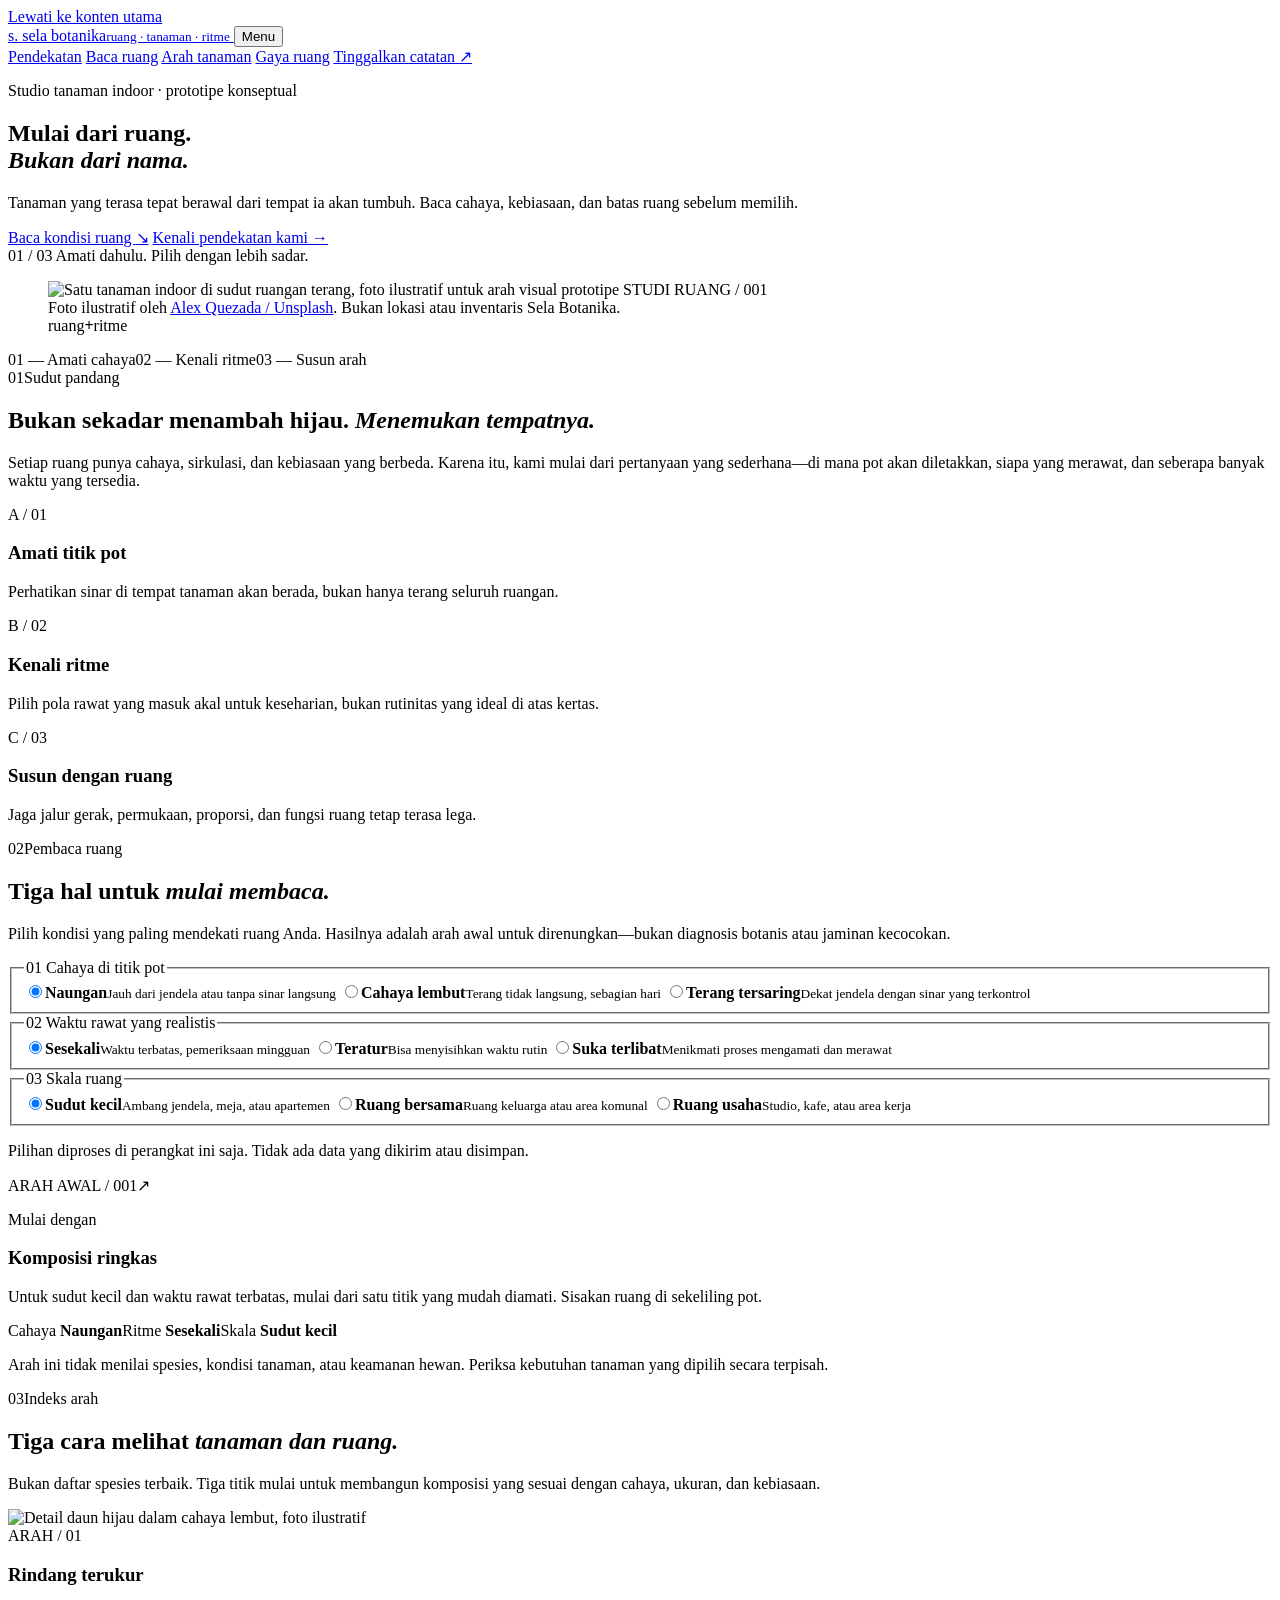
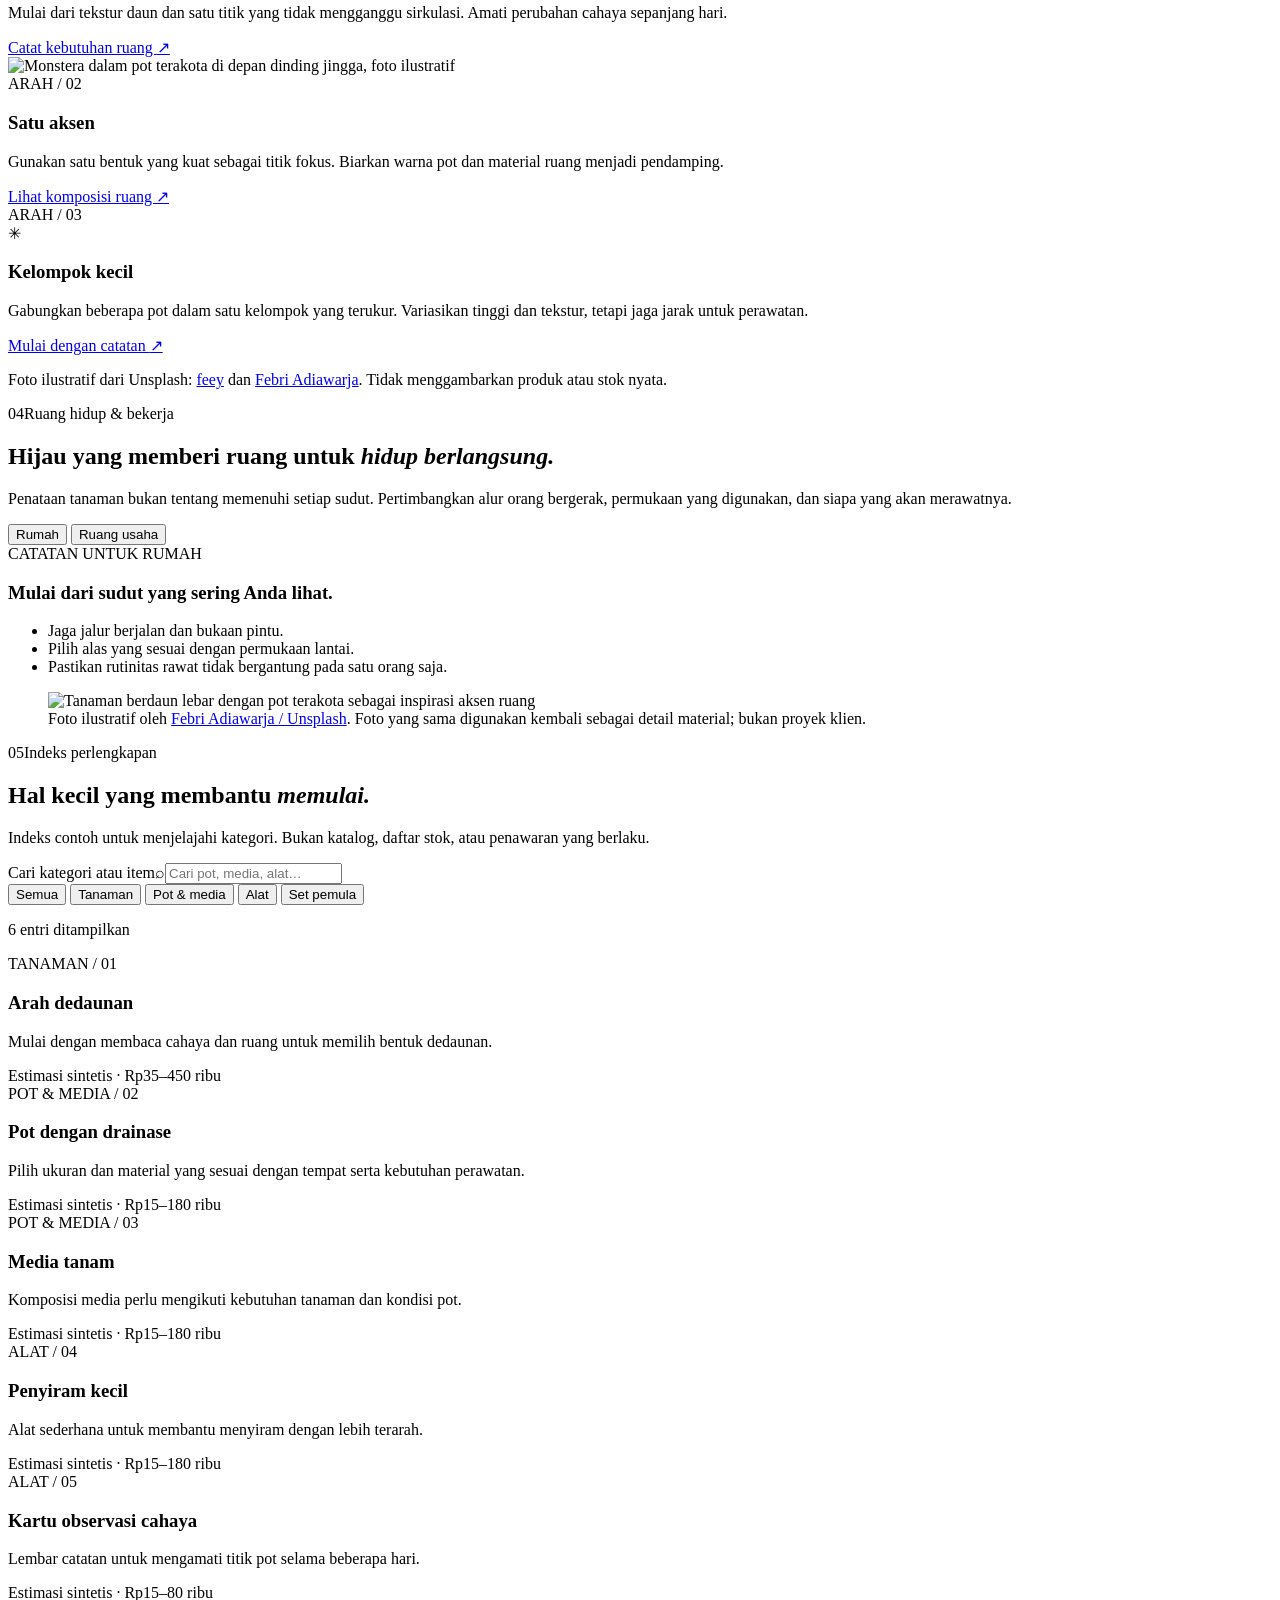
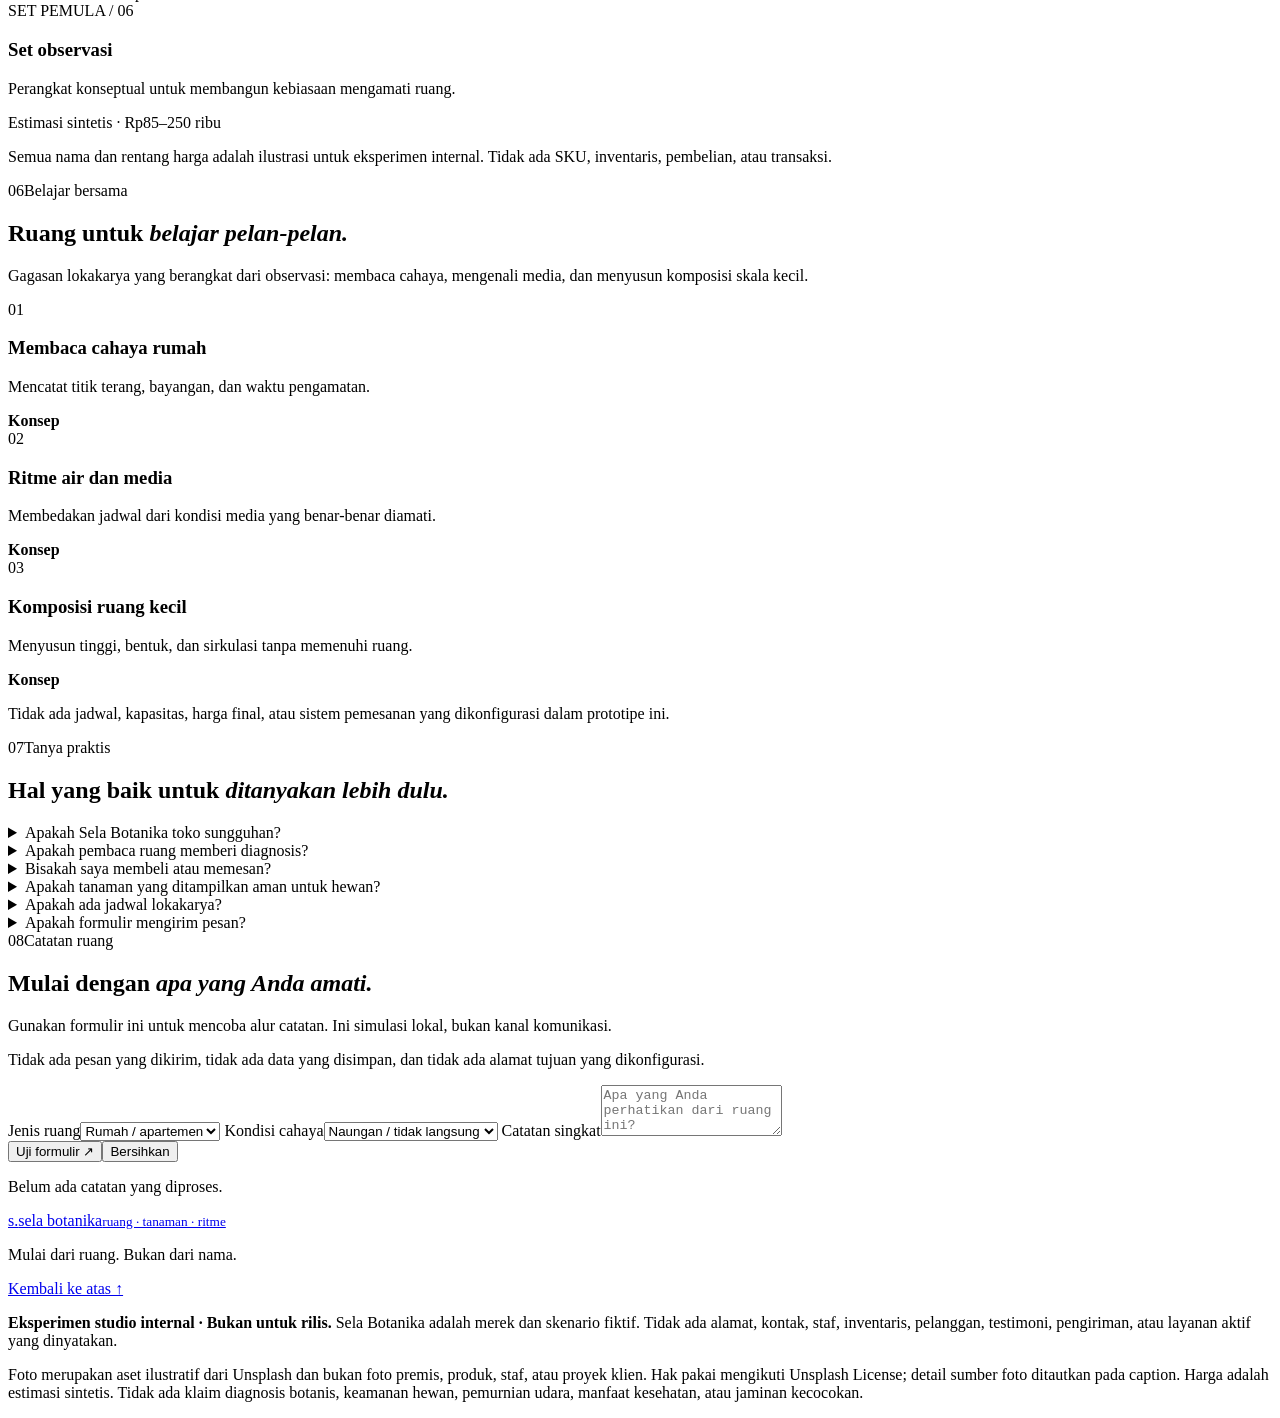
==== commit b6698142: "Build integrated Sela Botanika R3 website" ====
--- a/index.html
+++ b/index.html
@@ -1,51 +1,274 @@
 <!doctype html>
 <html lang="id">
 <head>
-<meta charset="utf-8"><meta name="viewport" content="width=device-width,initial-scale=1">
-<meta name="theme-color" content="#f3f0e7"><meta name="description" content="Sela Botanika — tanaman, perlengkapan, kelas kecil, dan penataan ruang hijau. Konsep demo fiktif untuk eksplorasi studio.">
-<title>Sela Botanika — Tumbuh bersama ruang</title>
-<style>
-:root{--forest:#243c30;--moss:#526b50;--leaf:#7d8b6c;--sage:#dce2d2;--pale:#edf0e8;--cream:#f3f0e7;--paper:#fbfaf5;--clay:#915338;--sand:#e6dece;--ink:#25372e;--muted:#6d746b;--line:#d8d7cb;--serif:Georgia,'Times New Roman',serif;--sans:Arial,Helvetica,sans-serif;--max:1220px}
-*{box-sizing:border-box}html{scroll-behavior:smooth;scroll-padding-top:90px}body{margin:0;background:var(--cream);color:var(--ink);font:16px/1.65 var(--sans);-webkit-font-smoothing:antialiased}a{color:inherit}button,input,select,textarea{font:inherit}button,a{touch-action:manipulation}button{cursor:pointer}.skip{position:absolute;left:12px;top:-60px;background:var(--forest);color:white;padding:10px 14px;z-index:99}.skip:focus{top:10px}.wrap{width:min(var(--max),calc(100% - 64px));margin-inline:auto}.topline{background:var(--forest);color:#f6f2e9;text-align:center;padding:8px 16px;font-size:10px;letter-spacing:.16em;text-transform:uppercase}.site-header{position:sticky;top:0;z-index:20;background:rgba(243,240,231,.96);backdrop-filter:blur(12px);border-bottom:1px solid rgba(36,60,48,.13)}.nav{min-height:82px;display:flex;align-items:center;justify-content:space-between;gap:24px}.wordmark{font:29px/.9 var(--serif);letter-spacing:-.06em;text-decoration:none;color:var(--forest)}.wordmark span{display:block;margin-top:8px;font:9px var(--sans);letter-spacing:.22em;text-transform:uppercase;color:var(--moss)}.nav-links{display:flex;align-items:center;gap:30px}.nav-links a{text-decoration:none;font-size:12px;color:#455348}.nav-links a:hover{text-decoration:underline;text-underline-offset:5px}.nav-cta{border:1px solid var(--forest);padding:11px 17px;text-decoration:none;font-size:11px;letter-spacing:.04em}.menu-toggle{display:none;border:1px solid var(--line);background:transparent;color:var(--forest);padding:10px 12px}.hero{display:grid;grid-template-columns:.9fr 1.1fr;gap:5%;align-items:center;padding-block:70px 76px;min-height:650px}.kicker{font-size:10px;letter-spacing:.2em;text-transform:uppercase;color:var(--moss);display:flex;align-items:center;gap:12px}.kicker:before{content:"";width:30px;height:1px;background:var(--clay)}h1,h2,h3,p{margin-top:0}.hero h1{font:clamp(58px,7.4vw,100px)/.94 var(--serif);letter-spacing:-.065em;color:var(--forest);font-weight:400;margin:22px 0 24px}.hero h1 em{font-weight:400;color:var(--clay)}.hero-copy{max-width:450px;color:#5f6a60;font-size:15px}.actions{display:flex;flex-wrap:wrap;gap:12px;margin-top:30px}.button{display:inline-flex;align-items:center;justify-content:center;gap:18px;min-height:48px;padding:13px 20px;border:1px solid var(--forest);background:var(--forest);color:#fffdf7;text-decoration:none;font-size:11px;letter-spacing:.07em;transition:transform .2s,background .2s}.button:hover{transform:translateY(-2px);background:#385744}.button.secondary{background:transparent;color:var(--forest)}.button.secondary:hover{background:var(--pale)}.hero-note{margin:18px 0 0;font-size:11px;color:#626b61;letter-spacing:.03em}.hero-art{position:relative;min-height:510px;background:#dfe4d6;overflow:hidden;isolation:isolate}.hero-art:before{content:"";position:absolute;width:64%;aspect-ratio:1;border-radius:50%;background:#eee7d7;right:2%;top:5%;z-index:-1}.art-label{position:absolute;right:22px;top:22px;writing-mode:vertical-rl;font:italic 15px var(--serif);color:#52634f;letter-spacing:.06em}.hero-art svg{position:absolute;inset:0;width:100%;height:100%}.art-caption{position:absolute;bottom:20px;left:22px;font-size:9px;letter-spacing:.15em;text-transform:uppercase;color:#435a47}.ticker{border-block:1px solid var(--line);padding:20px 0;text-align:center;color:var(--moss);font:italic 22px var(--serif)}.section{padding-block:104px}.section-head{max-width:690px;margin-bottom:46px}.eyebrow{font-size:10px;letter-spacing:.2em;text-transform:uppercase;color:var(--moss)}h2{font:clamp(42px,5.2vw,66px)/1.02 var(--serif);letter-spacing:-.055em;color:var(--forest);font-weight:400;margin:14px 0 18px}.intro{max-width:550px;color:var(--muted);font-size:14px}.story{display:grid;grid-template-columns:1fr 1fr;gap:8%;align-items:center}.story-art{min-height:450px;background:#e3daca;position:relative;overflow:hidden}.story-art svg{width:100%;height:100%;position:absolute;inset:0}.story-copy{max-width:510px}.story-copy p{color:var(--muted)}.text-link{display:inline-flex;gap:14px;align-items:center;margin-top:12px;text-decoration:none;border-bottom:1px solid var(--clay);padding-bottom:5px;font-size:12px;color:var(--forest)}.offer{background:#e8e6da}.offer-grid{display:grid;grid-template-columns:repeat(3,1fr);gap:18px}.offer-card{background:var(--paper);padding:18px 18px 24px;border:1px solid rgba(36,60,48,.1);display:flex;flex-direction:column;min-height:100%}.offer-visual{height:210px;position:relative;overflow:hidden;background:linear-gradient(145deg,#e9e4d6,#c4cbb7)}.offer-visual svg{width:100%;height:100%}.offer-card:nth-child(2) .offer-visual{background:linear-gradient(145deg,#e8d7c5,#c2c5aa)}.offer-card:nth-child(3) .offer-visual{background:linear-gradient(145deg,#d6dfd0,#a6b49b)}.offer-tag{margin-top:22px;font-size:9px;letter-spacing:.16em;text-transform:uppercase;color:var(--moss)}.offer-card h3{font:29px/1.08 var(--serif);letter-spacing:-.04em;color:var(--forest);font-weight:400;margin:10px 0}.offer-card p{font-size:13px;color:var(--muted);margin-bottom:20px}.range{font:19px var(--serif);color:var(--clay);margin-top:auto}.demo-caption{font-size:10px;color:#626b61;margin-top:6px}.guide{background:var(--pale)}.guide-grid{display:grid;grid-template-columns:.9fr 1.1fr;gap:9%;align-items:start}.guide-intro{position:sticky;top:130px}.guide-panel{background:var(--paper);border:1px solid var(--line);padding:34px;box-shadow:0 18px 50px rgba(36,60,48,.05)}.field{margin-bottom:21px}.field label{display:block;font-size:11px;font-weight:bold;letter-spacing:.03em;margin-bottom:9px;color:var(--forest)}.field select,.field input,.field textarea{width:100%;border:1px solid #c7cebf;background:#fffefa;color:var(--ink);padding:13px 14px;border-radius:0;min-height:48px}.field textarea{min-height:100px;resize:vertical}.guide-panel .button{width:100%}.guide-result{background:#e9eee4;border-left:3px solid var(--moss);padding:15px 17px;margin:20px 0 0;color:#445847;font-size:12px;min-height:52px}.guide-hint{font-size:10px;color:#737c70;margin:14px 0 0}.notes-grid{display:grid;grid-template-columns:repeat(3,1fr);gap:32px}.note{border-top:1px solid var(--line);padding-top:20px}.note-num{font:italic 18px var(--serif);color:var(--clay)}.note h3{font:25px var(--serif);font-weight:400;color:var(--forest);margin:13px 0 8px}.note p{font-size:13px;color:var(--muted)}.service-band{background:#dce3d5}.service-grid{display:grid;grid-template-columns:1fr 1fr;gap:8%;align-items:center}.service-art{min-height:360px;background:#c5cdbb;position:relative;overflow:hidden}.service-art svg{width:100%;height:100%;position:absolute;inset:0}.service-copy p{color:#5c6a5c;max-width:520px}.service-copy .price{font:20px var(--serif);color:var(--clay);margin:22px 0 8px}.faq-list{max-width:850px}.faq-item{border-top:1px solid var(--line);padding:20px 0}.faq-item:last-child{border-bottom:1px solid var(--line)}.faq-item summary{cursor:pointer;list-style:none;display:flex;align-items:center;justify-content:space-between;gap:20px;font:22px var(--serif);color:var(--forest)}.faq-item summary::-webkit-details-marker{display:none}.faq-item summary:after{content:"+";font:22px var(--sans);color:var(--clay)}.faq-item[open] summary:after{content:"−"}.faq-item p{margin:13px 34px 0 0;max-width:680px;color:var(--muted);font-size:13px}.contact{background:var(--forest);color:var(--cream)}.contact h2{color:var(--cream)}.contact .eyebrow{color:#c4d0bc}.contact-grid{display:grid;grid-template-columns:.9fr 1.1fr;gap:9%;align-items:start}.contact-copy p{color:#d1d7cc;max-width:420px;font-size:14px}.enquiry-panel{background:#f8f6ee;color:var(--ink);padding:30px}.enquiry-panel .field label{color:var(--forest)}.enquiry-panel .button{width:100%}.enquiry-result{font-size:12px;color:#425a46;background:#e6ece2;padding:14px;margin:16px 0 0;min-height:48px}.footer{background:#192d23;color:#d8dfd4;padding:30px 0}.footer-inner{display:flex;justify-content:space-between;align-items:center;gap:20px;flex-wrap:wrap}.footer .wordmark{color:#f7f2e8}.footer .wordmark span{color:#c3cdbd}.footer small{font-size:9px;letter-spacing:.1em;color:#aeb9ab}.disclaimer{font-size:11px;color:#626b61;margin-top:14px}
-:focus-visible{outline:3px solid var(--clay);outline-offset:4px}
-@media(max-width:900px){.wrap{width:min(var(--max),calc(100% - 44px))}.hero{min-height:0;grid-template-columns:.9fr 1.1fr;gap:4%;padding-block:54px}.hero-art{min-height:430px}.section{padding-block:78px}.guide-grid{gap:5%}.story{gap:5%}}
-@media(max-width:850px){.menu-toggle{display:inline-flex}.nav-cta{display:none}.nav-links{display:none;position:absolute;left:0;right:0;top:82px;background:var(--cream);padding:20px 22px 24px;border-bottom:1px solid var(--line);flex-direction:column;align-items:stretch;gap:0}.nav-links.is-open{display:flex}.nav-links a{padding:13px 0;border-bottom:1px solid var(--line)}}
-@media(max-width:700px){.wrap{width:calc(100% - 36px)}.nav{min-height:72px}.menu-toggle{display:inline-flex}.nav-links{display:none;position:absolute;left:0;right:0;top:72px;background:var(--cream);padding:20px 22px 24px;border-bottom:1px solid var(--line);flex-direction:column;align-items:stretch;gap:0}.nav-links.is-open{display:flex}.nav-links a{padding:13px 0;border-bottom:1px solid var(--line)}.nav-cta{display:none}.hero{grid-template-columns:1fr;padding-block:34px 54px;gap:25px}.hero-art{grid-row:1;min-height:370px}.hero h1{font-size:clamp(56px,15vw,76px);margin:17px 0}.hero-copy{font-size:14px}.section{padding-block:68px}.ticker{font-size:18px;padding:16px}.story,.guide-grid,.service-grid,.contact-grid{grid-template-columns:1fr;gap:28px}.story-art{min-height:330px}.offer-grid{grid-template-columns:1fr;gap:14px}.offer-card{padding:14px 14px 20px}.offer-visual{height:220px}.guide-intro{position:static}.guide-panel{padding:22px}.notes-grid{grid-template-columns:1fr;gap:25px}.service-art{min-height:300px;grid-row:1}.faq-item summary{font-size:20px}.enquiry-panel{padding:22px}.footer-inner{align-items:flex-start;flex-direction:column}}
-@media(max-width:360px){.wrap{width:calc(100% - 28px)}.topline{font-size:9px;letter-spacing:.1em}.hero-art{min-height:320px}.hero h1{font-size:53px}.button{width:100%}.actions{gap:9px}.guide-panel{padding:17px}}
-@media(prefers-reduced-motion:reduce){html{scroll-behavior:auto}*,*:before,*:after{scroll-behavior:auto!important;animation:none!important;transition:none!important}}
-</style>
+  <meta charset="utf-8">
+  <meta name="viewport" content="width=device-width, initial-scale=1">
+  <meta name="theme-color" content="#f4f0e6">
+  <meta name="description" content="Sela Botanika — prototipe editorial untuk membaca cahaya, ruang, dan ritme rawat sebelum memilih arah tanaman indoor.">
+  <title>Sela Botanika — Mulai dari ruang</title>
+  <link rel="preconnect" href="https://images.unsplash.com">
+  <link rel="preconnect" href="https://cdnjs.cloudflare.com" crossorigin>
+  <link rel="stylesheet" href="assets/css/styles.css">
+  <script src="https://cdnjs.cloudflare.com/ajax/libs/gsap/3.12.5/gsap.min.js" defer></script>
+  <script src="https://cdnjs.cloudflare.com/ajax/libs/gsap/3.12.5/ScrollTrigger.min.js" defer></script>
+  <script src="assets/js/main.js" defer></script>
 </head>
 <body>
-<a class="skip" href="#konten">Lewati ke konten</a>
-<div class="topline">Konsep demo fiktif · Bandung · ketersediaan dikonfirmasi terlebih dahulu</div>
-<header class="site-header"><div class="wrap nav"><a class="wordmark" href="#atas" aria-label="Sela Botanika, ke atas">sela botanika<span>tumbuh bersama ruang</span></a><button class="menu-toggle" type="button" aria-expanded="false" aria-controls="nav-links">Menu</button><nav class="nav-links" id="nav-links" aria-label="Navigasi utama"><a href="#pilihan">Pilihan</a><a href="#panduan">Panduan ruang</a><a href="#kelas">Kelas</a><a href="#penataan">Penataan</a><a href="#faq">FAQ</a></nav><a class="nav-cta" href="#mulai">Mulai bercerita ↗</a></div></header>
-<main id="konten">
-<section class="wrap hero" id="atas"><div><div class="kicker">Botanical living, at your own pace</div><h1>Ruang kecil.<br>Rasa hidup<br><em>yang baru.</em></h1><p class="hero-copy">Tanaman bukan sekadar pengisi sudut. Temukan yang selaras dengan cahaya, ruang, dan ritme harianmu—mulai dari satu daun.</p><div class="actions"><a class="button" href="#pilihan">Jelajahi pilihan <span aria-hidden="true">↗</span></a><a class="button secondary" href="#panduan">Kenali ruangmu</a></div><p class="hero-note">Ilustrasi botani orisinal untuk konsep demo; bukan foto toko atau stok aktual.</p></div>
-<div class="hero-art" role="img" aria-label="Ilustrasi artistik tanaman berdaun lebar dalam pot terakota di depan lingkaran matahari"><span class="art-label">a little room to grow</span><svg viewBox="0 0 650 570" aria-hidden="true"><defs><linearGradient id="potg" x1="0" x2="1"><stop stop-color="#a85f45"/><stop offset=".55" stop-color="#c78360"/><stop offset="1" stop-color="#9e5a43"/></linearGradient><linearGradient id="leafg" x1="0" y1="0" x2="1" y2="1"><stop stop-color="#6e805e"/><stop offset="1" stop-color="#294d3b"/></linearGradient></defs><path d="M323 475 C312 365 280 250 215 115" stroke="#4d6849" stroke-width="5" fill="none"/><path d="M320 470 C350 340 415 235 500 145" stroke="#4d6849" stroke-width="5" fill="none"/><path d="M320 470 C300 330 340 190 345 72" stroke="#4d6849" stroke-width="5" fill="none"/><path d="M250 270 C105 258 94 136 202 116 C269 103 301 187 250 270Z" fill="url(#leafg)"/><path d="M250 270 Q226 191 202 116" stroke="#b2c09d" stroke-width="2" fill="none"/><path d="M395 295 C530 295 575 185 492 139 C430 105 375 192 395 295Z" fill="#526e4d"/><path d="M395 295 Q444 205 492 139" stroke="#b8c6a2" stroke-width="2" fill="none"/><path d="M323 232 C239 170 263 54 341 52 C421 50 427 165 323 232Z" fill="#304f3b"/><path d="M323 232 Q337 130 341 52" stroke="#b3c09e" stroke-width="2" fill="none"/><path d="M299 345 C203 353 176 279 235 241 C291 205 333 275 299 345Z" fill="#7b8b66"/><path d="M299 345 Q269 282 235 241" stroke="#c4cbaa" stroke-width="2" fill="none"/><path d="M357 370 C448 386 491 317 437 275 C385 235 334 300 357 370Z" fill="#405e43"/><path d="M357 370 Q396 312 437 275" stroke="#bdc9a8" stroke-width="2" fill="none"/><ellipse cx="326" cy="476" rx="121" ry="17" fill="#6d8067" opacity=".22"/><path d="M216 373 L438 373 L411 538 Q327 562 244 538Z" fill="url(#potg)"/><ellipse cx="327" cy="374" rx="111" ry="20" fill="#d18b68"/><ellipse cx="327" cy="374" rx="96" ry="13" fill="#5a4636"/><path d="M248 403 Q325 418 405 402" stroke="#e0a184" stroke-width="3" opacity=".35" fill="none"/><path d="M269 520 Q328 531 388 519" stroke="#8f4d3a" stroke-width="3" opacity=".35" fill="none"/></svg><span class="art-caption">01 / Grow at your own pace</span></div></section>
-<div class="ticker">“Tidak harus punya green thumb untuk mulai.”</div>
-<section class="section"><div class="wrap story"><div class="story-art" role="img" aria-label="Ilustrasi daun dan pot tanaman dengan komposisi geometris"><svg viewBox="0 0 560 500" aria-hidden="true"><circle cx="390" cy="130" r="95" fill="#eee5d2"/><path d="M280 430 C278 300 220 180 125 100" stroke="#50694a" stroke-width="5" fill="none"/><path d="M285 420 C345 280 390 200 460 135" stroke="#50694a" stroke-width="5" fill="none"/><path d="M280 290 C120 290 70 190 145 145 C225 95 292 188 280 290Z" fill="#718363"/><path d="M280 290 L145 145" stroke="#c6d0b7" stroke-width="2"/><path d="M365 280 C500 300 535 200 470 158 C405 115 348 198 365 280Z" fill="#405b43"/><path d="M365 280 L470 158" stroke="#c6d0b7" stroke-width="2"/><path d="M220 360 L385 360 L366 480 L242 480Z" fill="#bd795a"/><ellipse cx="302" cy="360" rx="82" ry="14" fill="#d1906e"/></svg></div><div class="story-copy"><div class="eyebrow">01 / Filosofi kami</div><h2>Memilih dengan tenang, merawat dengan percaya diri.</h2><p>Sela Botanika membantu menyederhanakan langkah pertama: melihat kondisi ruang, mengenali kebutuhan cahaya, lalu mempertimbangkan tanaman dan perlengkapan yang masuk akal untuk keseharianmu.</p><p>Kami percaya hubungan baik dengan tanaman tumbuh dari pengamatan kecil, pilihan yang realistis, dan ruang untuk belajar.</p><a class="text-link" href="#panduan">Kenali cara memilih <span aria-hidden="true">↗</span></a></div></div></section>
-<section class="section offer" id="pilihan"><div class="wrap"><div class="section-head"><div class="eyebrow">02 / Curated for your everyday</div><h2>Mulai dari kebutuhan ruangmu.</h2><p class="intro">Jelajahi kategori untuk menemukan titik awal. Contoh visual dan kisaran harga di bawah bersifat ilustratif, bukan daftar produk atau stok yang sedang tersedia.</p></div><div class="offer-grid">
-<article class="offer-card"><div class="offer-visual"><svg viewBox="0 0 320 220" aria-hidden="true"><path d="M158 175 C142 105 118 75 84 45 M158 175 C177 112 211 80 247 47" stroke="#476348" stroke-width="4" fill="none"/><path d="M111 110 C55 113 40 67 76 48 C112 31 139 71 111 110Z" fill="#647b59"/><path d="M111 110 L76 48" stroke="#c8d1b8"/><path d="M191 126 C251 135 277 91 244 64 C209 38 180 78 191 126Z" fill="#405f43"/><path d="M191 126 L244 64" stroke="#c8d1b8"/><path d="M123 152 L197 152 L187 211 L134 211Z" fill="#b87556"/><ellipse cx="160" cy="152" rx="37" ry="7" fill="#d08a69"/></svg></div><div class="offer-tag">Tanaman indoor</div><h3>Teman hijau untuk tiap sudut.</h3><p>Kenali bentuk, skala, dan kebutuhan ruang sebelum menentukan pilihan.</p><div class="range">Rp35.000–450.000</div><div class="demo-caption">Kisaran simulasi · harga aktual dikonfirmasi</div></article>
-<article class="offer-card"><div class="offer-visual"><svg viewBox="0 0 320 220" aria-hidden="true"><ellipse cx="160" cy="185" rx="108" ry="13" fill="#9a9d7c" opacity=".25"/><path d="M61 105 L132 105 L123 185 L71 185Z" fill="#b97758"/><ellipse cx="96" cy="105" rx="36" ry="9" fill="#d38d6b"/><path d="M148 80 L222 80 L212 185 L158 185Z" fill="#e0d1b9"/><ellipse cx="185" cy="80" rx="37" ry="10" fill="#f1e7d6"/><path d="M232 125 L285 125 L278 185 L240 185Z" fill="#778568"/><ellipse cx="258" cy="125" rx="27" ry="8" fill="#9ca88b"/></svg></div><div class="offer-tag">Pot & perlengkapan</div><h3>Detail yang menyatukan.</h3><p>Pot, media tanam, dan perlengkapan dasar untuk melengkapi pengalaman merawat.</p><div class="range">Rp15.000–180.000</div><div class="demo-caption">Kisaran simulasi · harga aktual dikonfirmasi</div></article>
-<article class="offer-card"><div class="offer-visual"><svg viewBox="0 0 320 220" aria-hidden="true"><rect x="56" y="62" width="208" height="112" fill="#e8dfcd" stroke="#a6aa94"/><path d="M87 143 C92 91 115 70 138 85 C159 100 138 138 87 143Z" fill="#5e7754"/><path d="M87 143 L138 85" stroke="#c5d0b4"/><path d="M143 142 C145 88 179 69 198 92 C218 117 188 145 143 142Z" fill="#405d42"/><path d="M143 142 L198 92" stroke="#c5d0b4"/><path d="M112 143 L179 143 L171 174 L120 174Z" fill="#bb795a"/><path d="M203 145 L239 145 L235 174 L207 174Z" fill="#8b957b"/></svg></div><div class="offer-tag">Starter set</div><h3>Langkah pertama, lebih sederhana.</h3><p>Inspirasi kombinasi tanaman dan perlengkapan untuk memulai dengan terarah.</p><div class="range">Rp85.000–250.000</div><div class="demo-caption">Kisaran simulasi · isi paket dikonfirmasi</div></article>
-</div></div></section>
-<section class="section guide" id="panduan"><div class="wrap guide-grid"><div class="guide-intro"><div class="eyebrow">02a / Mulai dari ruangmu</div><h2>Kenali kebutuhan sebelum memilih.</h2><p class="intro">Tiga pertanyaan sederhana membantu menyiapkan percakapan tentang pilihan tanaman. Bukan diagnosis botani, rekomendasi spesies, atau pemeriksaan stok.</p></div><div class="guide-panel"><div class="field"><label for="light">Cahaya yang masuk</label><select id="light"><option value="Teduh atau cahaya tidak langsung">Teduh / cahaya tidak langsung</option><option value="Cahaya terang tidak langsung">Terang, tanpa matahari langsung</option><option value="Matahari langsung beberapa jam">Matahari langsung beberapa jam</option></select></div><div class="field"><label for="space">Ukuran tempat</label><select id="space"><option value="Meja atau rak kecil">Meja / rak kecil</option><option value="Sudut ruangan">Sudut ruangan</option><option value="Area lantai yang lebih lapang">Area lebih lapang</option></select></div><div class="field"><label for="care">Waktu perawatan</label><select id="care"><option value="Perawatan sederhana">Sedikit dan sederhana</option><option value="Bisa rutin mengecek tanaman">Bisa rutin mengecek</option><option value="Suka merawat secara berkala">Suka merawat dan mengamati</option></select></div><button class="button" id="summarize" type="button">Ringkas kebutuhanku <span aria-hidden="true">↗</span></button><p class="guide-result" id="guide-result" aria-live="polite">Catatan pilihanmu akan muncul di sini. Tidak ada data yang dikirim.</p><p class="guide-hint">Gunakan ringkasan ini sebagai awal diskusi; kondisi setiap ruang dan tanaman tetap perlu diperiksa secara langsung.</p></div></div></section>
-<section class="section"><div class="wrap"><div class="section-head"><div class="eyebrow">03 / Plant notes</div><h2>Ruangmu memberi petunjuk.</h2><p class="intro">Sebelum membawa tanaman pulang, luangkan waktu untuk mengamati tiga hal sederhana.</p></div><div class="notes-grid"><article class="note"><div class="note-num">01</div><h3>Amati cahaya.</h3><p>Catat berapa lama cahaya masuk dan seberapa jauh tanaman akan ditempatkan dari jendela.</p></article><article class="note"><div class="note-num">02</div><h3>Jujur pada waktumu.</h3><p>Pilih ritme perawatan yang realistis untuk rutinitas, bukan rutinitas yang terasa membebani.</p></article><article class="note"><div class="note-num">03</div><h3>Mulai dari kebutuhan.</h3><p>Tanaman, pot, dan media tanam bisa dipertimbangkan sebagai satu kesatuan; isi paket perlu dikonfirmasi.</p></article></div></div></section>
-<section class="section service-band" id="kelas"><div class="wrap service-grid"><div class="service-art" role="img" aria-label="Ilustrasi alat berkebun dan pot untuk kelas repotting"><svg viewBox="0 0 540 380" aria-hidden="true"><rect x="55" y="55" width="430" height="280" fill="#d4dccb"/><path d="M260 105 L260 255" stroke="#526b50" stroke-width="8" stroke-linecap="round"/><path d="M260 105 C195 105 166 58 190 38 C223 10 263 58 260 105Z" fill="#718866"/><path d="M260 105 C320 104 354 63 333 39 C304 8 264 56 260 105Z" fill="#405e43"/><path d="M180 214 L340 214 L320 324 L200 324Z" fill="#b97959"/><ellipse cx="260" cy="214" rx="80" ry="15" fill="#d08a68"/><path d="M100 145 L135 105 L157 125 L122 165Z" fill="#8d795d"/><path d="M105 145 L80 205" stroke="#6b725f" stroke-width="8" stroke-linecap="round"/><path d="M400 135 L430 110 L450 130 L420 155Z" fill="#b4a181"/></svg></div><div class="service-copy"><div class="eyebrow">04 / Gather & grow</div><h2>Belajar dengan tangan, tumbuh bersama.</h2><p>Kelas kecil seputar repotting dan perawatan dasar. Bentuk kegiatan dapat dibicarakan bersama; tanggal, lokasi, kapasitas, dan ketersediaan belum ditetapkan dalam konsep ini.</p><div class="price">Rp100.000–175.000 / peserta</div><div class="demo-caption">Kisaran simulasi · bukan harga atau jadwal kelas aktual</div><a class="text-link" href="#mulai">Sampaikan minat kelas <span aria-hidden="true">↗</span></a></div></div></section>
-<section class="section" id="penataan"><div class="wrap story"><div class="story-copy"><div class="eyebrow">05 / Plant styling</div><h2>Sudut hijau yang terasa milikmu.</h2><p>Untuk rumah, studio, atau kafe kecil. Ceritakan ukuran ruang, cahaya yang tersedia, dan suasana yang ingin dibangun. Rekomendasi serta estimasi baru bisa disusun setelah kebutuhan ruang dipahami.</p><a class="text-link" href="#mulai">Ceritakan ruangmu <span aria-hidden="true">↗</span></a></div><div class="story-art" role="img" aria-label="Ilustrasi komposisi tanaman dalam ruang dengan pot berbagai ukuran"><svg viewBox="0 0 560 500" aria-hidden="true"><rect x="70" y="55" width="420" height="390" fill="#d8dfd0"/><rect x="112" y="88" width="145" height="225" fill="#eef0e7"/><path d="M185 88 V313 M112 200 H257" stroke="#c3cbbd" stroke-width="7"/><path d="M310 330 C300 235 266 175 235 135 M310 330 C349 235 390 175 425 130" stroke="#526b50" stroke-width="5" fill="none"/><path d="M270 210 C185 210 170 144 214 124 C257 104 294 159 270 210Z" fill="#718866"/><path d="M350 226 C437 230 459 159 418 136 C374 111 339 169 350 226Z" fill="#405f43"/><path d="M265 326 L353 326 L341 437 L277 437Z" fill="#bd795a"/><ellipse cx="309" cy="326" rx="44" ry="10" fill="#d18b68"/><path d="M125 355 L210 355 L201 430 L136 430Z" fill="#8a9778"/><ellipse cx="168" cy="355" rx="42" ry="9" fill="#a8b293"/></svg></div></div></section>
-<section class="section" id="faq"><div class="wrap"><div class="section-head"><div class="eyebrow">06 / Pertanyaan umum</div><h2>Hal kecil yang sering ditanyakan.</h2></div><div class="faq-list"><details class="faq-item"><summary>Apakah tanaman selalu tersedia?</summary><p>Tidak. Pilihan dapat berubah mengikuti pasokan. Ketersediaan perlu dikonfirmasi sebelum pemesanan.</p></details><details class="faq-item"><summary>Apakah harga sudah termasuk pot?</summary><p>Tergantung pilihan. Rincian tanaman, pot, dan media perlu dipastikan saat konfirmasi. Semua kisaran harga di halaman demo ini bersifat simulasi.</p></details><details class="faq-item"><summary>Apakah ada jadwal workshop?</summary><p>Jadwal, lokasi, dan kapasitas belum ditetapkan dalam konsep ini. Gunakan bagian minat di bawah untuk menyusun pertanyaan; belum ada pendaftaran.</p></details><details class="faq-item"><summary>Apakah bisa dikirim?</summary><p>Pengantaran direncanakan untuk area Bandung tertentu. Cakupan dan biaya bergantung pada alamat dan perlu dikonfirmasi terlebih dahulu.</p></details></div></div></section>
-<section class="section contact" id="mulai"><div class="wrap contact-grid"><div class="contact-copy"><div class="eyebrow">07 / Mulai percakapan</div><h2>Setiap ruang punya ceritanya sendiri.</h2><p>Siapkan kebutuhanmu—tentang tanaman, kelas, atau penataan ruang. Form ini hanya membuat ringkasan lokal yang bisa kamu salin. Belum terhubung ke email, WhatsApp, atau layanan pengiriman pesan.</p></div><div class="enquiry-panel"><div class="field"><label for="topic">Aku tertarik dengan</label><select id="topic"><option>Tanaman dan perlengkapan</option><option>Starter set</option><option>Kelas / workshop</option><option>Penataan ruang hijau</option></select></div><div class="field"><label for="details">Sedikit cerita tentang kebutuhanmu</label><textarea id="details" placeholder="Contoh: sudut ruang dengan cahaya tidak langsung, meja kecil, dan waktu perawatan terbatas."></textarea></div><button class="button" id="make-enquiry" type="button">Buat ringkasan pertanyaan <span aria-hidden="true">↗</span></button><p class="enquiry-result" id="enquiry-result" aria-live="polite">Ringkasan akan dibuat di sini. Tidak ada pesan yang dikirim.</p></div></div></section>
-</main>
-<footer class="footer"><div class="wrap footer-inner"><a class="wordmark" href="#atas">sela botanika<span>tumbuh bersama ruang</span></a><small>KONSEP DEMO FIKTIF · INTERNAL STUDIO DEVELOPMENT</small><small>© SELA BOTANIKA · STUDY CONCEPT</small></div></footer>
-<script>
-(()=>{
- const menu=document.querySelector('.menu-toggle');const nav=document.querySelector('#nav-links');
- menu.addEventListener('click',()=>{const open=menu.getAttribute('aria-expanded')!=='true';menu.setAttribute('aria-expanded',String(open));nav.classList.toggle('is-open',open);menu.textContent=open?'Tutup':'Menu';});
- nav.querySelectorAll('a').forEach(a=>a.addEventListener('click',()=>{nav.classList.remove('is-open');menu.setAttribute('aria-expanded','false');menu.textContent='Menu';}));
- document.addEventListener('keydown',e=>{if(e.key==='Escape'&&menu.getAttribute('aria-expanded')==='true'){nav.classList.remove('is-open');menu.setAttribute('aria-expanded','false');menu.textContent='Menu';menu.focus();}});
- const $=id=>document.getElementById(id);
- $('summarize').addEventListener('click',()=>{$('guide-result').textContent='Catatan awal: '+$('light').value+' · '+$('space').value+' · '+$('care').value+'. Simpan catatan ini untuk diskusi pilihan yang tersedia; ini bukan rekomendasi spesies atau konfirmasi stok.';});
- $('make-enquiry').addEventListener('click',()=>{const detail=$('details').value.trim();const text='Halo, saya ingin bertanya tentang '+$('topic').value.toLowerCase()+'.'+(detail?' Kebutuhan saya: '+detail:' Saya ingin berdiskusi lebih lanjut tentang pilihan yang tersedia.');$('enquiry-result').textContent=text+' — Ringkasan ini hanya dibuat di halaman demo; belum ada pesan yang dikirim.';let old=$('copy-enquiry');if(old)old.remove();const b=document.createElement('button');b.type='button';b.id='copy-enquiry';b.className='button secondary';b.style.marginTop='12px';b.textContent='Salin ringkasan';b.addEventListener('click',async()=>{try{await navigator.clipboard.writeText(text);b.textContent='Tersalin';}catch(e){const area=document.createElement('textarea');area.value=text;area.setAttribute('readonly','');area.style.position='absolute';area.style.left='-9999px';document.body.append(area);area.select();const ok=document.execCommand('copy');area.remove();b.textContent=ok?'Tersalin':'Pilih dan salin teks di atas';}});$('enquiry-result').after(b);});
-})();
-</script>
-</body></html>+  <a class="skip-link" href="#main">Lewati ke konten utama</a>
+
+  <header class="site-header" id="top">
+    <div class="header-inner wrap">
+      <a class="wordmark" href="#top" aria-label="Sela Botanika, kembali ke atas">
+        <span class="wordmark-mark" aria-hidden="true">s.</span>
+        <span class="wordmark-text">sela botanika<small>ruang · tanaman · ritme</small></span>
+      </a>
+      <button class="menu-toggle" id="menuToggle" type="button" aria-expanded="false" aria-controls="primaryNav">
+        <span class="menu-toggle-lines" aria-hidden="true"><i></i><i></i></span>
+        <span class="menu-toggle-label">Menu</span>
+      </button>
+      <nav class="primary-nav" id="primaryNav" aria-label="Navigasi utama">
+        <a href="#cara">Pendekatan</a>
+        <a href="#baca-ruang">Baca ruang</a>
+        <a href="#arah">Arah tanaman</a>
+        <a href="#gaya">Gaya ruang</a>
+        <a class="nav-cta" href="#catatan">Tinggalkan catatan <span aria-hidden="true">↗</span></a>
+      </nav>
+    </div>
+  </header>
+
+  <main id="main">
+    <section class="hero section-pad" aria-labelledby="heroTitle">
+      <div class="wrap hero-grid">
+        <div class="hero-copy">
+          <p class="eyebrow"><span class="eyebrow-dot"></span> Studio tanaman indoor · prototipe konseptual</p>
+          <h1 id="heroTitle">Mulai dari ruang.<br><em>Bukan dari nama.</em></h1>
+          <p class="hero-lede">Tanaman yang terasa tepat berawal dari tempat ia akan tumbuh. Baca cahaya, kebiasaan, dan batas ruang sebelum memilih.</p>
+          <div class="hero-actions">
+            <a class="button button-dark" href="#baca-ruang">Baca kondisi ruang <span aria-hidden="true">↘</span></a>
+            <a class="text-link" href="#cara">Kenali pendekatan kami <span aria-hidden="true">→</span></a>
+          </div>
+          <div class="hero-note">
+            <span class="note-index">01 / 03</span>
+            <span>Amati dahulu. Pilih dengan lebih sadar.</span>
+          </div>
+        </div>
+        <figure class="hero-visual">
+          <div class="hero-image-frame">
+            <img
+              src="https://images.unsplash.com/photo-1687217914134-3cd71ed455fc?auto=format&fit=crop&fm=jpg&ixid=M3wxMjA3fDB8MHxwaG90by1yZWxhdGVkfDI1fHx8ZW58MHx8fHx8&ixlib=rb-4.1.0&q=60&w=3000"
+              alt="Satu tanaman indoor di sudut ruangan terang, foto ilustratif untuk arah visual prototipe"
+              width="667" height="1000" fetchpriority="high">
+            <span class="image-index">STUDI RUANG / 001</span>
+          </div>
+          <figcaption>Foto ilustratif oleh <a href="https://unsplash.com/photos/a-potted-plant-sitting-in-a-corner-of-a-room-g7VzgZBSyuU" target="_blank" rel="noopener noreferrer">Alex Quezada / Unsplash</a>. Bukan lokasi atau inventaris Sela Botanika.</figcaption>
+          <div class="hero-stamp" aria-hidden="true"><span>ruang</span><b>+</b><span>ritme</span></div>
+        </figure>
+      </div>
+      <div class="hero-bottom wrap">
+        <span>01 — Amati cahaya</span><span>02 — Kenali ritme</span><span>03 — Susun arah</span>
+      </div>
+    </section>
+
+    <section class="intro section-pad" id="cara" aria-labelledby="introTitle">
+      <div class="wrap intro-grid">
+        <div class="section-kicker"><span>01</span><span>Sudut pandang</span></div>
+        <div class="intro-main">
+          <h2 id="introTitle" class="display-heading">Bukan sekadar menambah hijau. <em>Menemukan tempatnya.</em></h2>
+          <div class="intro-bottom">
+            <p class="body-large">Setiap ruang punya cahaya, sirkulasi, dan kebiasaan yang berbeda. Karena itu, kami mulai dari pertanyaan yang sederhana—di mana pot akan diletakkan, siapa yang merawat, dan seberapa banyak waktu yang tersedia.</p>
+            <div class="principles">
+              <article class="principle reveal">
+                <span class="principle-no">A / 01</span><h3>Amati titik pot</h3>
+                <p>Perhatikan sinar di tempat tanaman akan berada, bukan hanya terang seluruh ruangan.</p>
+              </article>
+              <article class="principle reveal">
+                <span class="principle-no">B / 02</span><h3>Kenali ritme</h3>
+                <p>Pilih pola rawat yang masuk akal untuk keseharian, bukan rutinitas yang ideal di atas kertas.</p>
+              </article>
+              <article class="principle reveal">
+                <span class="principle-no">C / 03</span><h3>Susun dengan ruang</h3>
+                <p>Jaga jalur gerak, permukaan, proporsi, dan fungsi ruang tetap terasa lega.</p>
+              </article>
+            </div>
+          </div>
+        </div>
+      </div>
+    </section>
+
+    <section class="room-reader section-pad" id="baca-ruang" aria-labelledby="readerTitle">
+      <div class="wrap">
+        <div class="section-heading">
+          <div class="section-kicker"><span>02</span><span>Pembaca ruang</span></div>
+          <div><h2 id="readerTitle" class="display-heading">Tiga hal untuk <em>mulai membaca.</em></h2>
+            <p class="section-intro">Pilih kondisi yang paling mendekati ruang Anda. Hasilnya adalah arah awal untuk direnungkan—bukan diagnosis botanis atau jaminan kecocokan.</p></div>
+        </div>
+        <div class="reader-layout">
+          <form class="reader-form" id="roomForm">
+            <fieldset>
+              <legend><span>01</span> Cahaya di titik pot</legend>
+              <label class="choice"><input type="radio" name="light" value="shade" checked><span class="choice-indicator"></span><span><b>Naungan</b><small>Jauh dari jendela atau tanpa sinar langsung</small></span></label>
+              <label class="choice"><input type="radio" name="light" value="soft"><span class="choice-indicator"></span><span><b>Cahaya lembut</b><small>Terang tidak langsung, sebagian hari</small></span></label>
+              <label class="choice"><input type="radio" name="light" value="bright"><span class="choice-indicator"></span><span><b>Terang tersaring</b><small>Dekat jendela dengan sinar yang terkontrol</small></span></label>
+            </fieldset>
+            <fieldset>
+              <legend><span>02</span> Waktu rawat yang realistis</legend>
+              <label class="choice"><input type="radio" name="care" value="light" checked><span class="choice-indicator"></span><span><b>Sesekali</b><small>Waktu terbatas, pemeriksaan mingguan</small></span></label>
+              <label class="choice"><input type="radio" name="care" value="steady"><span class="choice-indicator"></span><span><b>Teratur</b><small>Bisa menyisihkan waktu rutin</small></span></label>
+              <label class="choice"><input type="radio" name="care" value="hands"><span class="choice-indicator"></span><span><b>Suka terlibat</b><small>Menikmati proses mengamati dan merawat</small></span></label>
+            </fieldset>
+            <fieldset>
+              <legend><span>03</span> Skala ruang</legend>
+              <label class="choice"><input type="radio" name="space" value="compact" checked><span class="choice-indicator"></span><span><b>Sudut kecil</b><small>Ambang jendela, meja, atau apartemen</small></span></label>
+              <label class="choice"><input type="radio" name="space" value="shared"><span class="choice-indicator"></span><span><b>Ruang bersama</b><small>Ruang keluarga atau area komunal</small></span></label>
+              <label class="choice"><input type="radio" name="space" value="work"><span class="choice-indicator"></span><span><b>Ruang usaha</b><small>Studio, kafe, atau area kerja</small></span></label>
+            </fieldset>
+            <p class="form-footnote">Pilihan diproses di perangkat ini saja. Tidak ada data yang dikirim atau disimpan.</p>
+          </form>
+          <aside class="reader-result" id="roomResult" aria-live="polite" aria-atomic="true">
+            <div class="result-top"><span class="result-label">ARAH AWAL / 001</span><span class="result-mark" aria-hidden="true">↗</span></div>
+            <p class="result-overline">Mulai dengan</p>
+            <h3>Komposisi ringkas</h3>
+            <p class="result-copy">Untuk sudut kecil dan waktu rawat terbatas, mulai dari satu titik yang mudah diamati. Sisakan ruang di sekeliling pot.</p>
+            <div class="result-details"><span>Cahaya <b id="resultLight">Naungan</b></span><span>Ritme <b id="resultCare">Sesekali</b></span><span>Skala <b id="resultSpace">Sudut kecil</b></span></div>
+            <p class="result-caveat">Arah ini tidak menilai spesies, kondisi tanaman, atau keamanan hewan. Periksa kebutuhan tanaman yang dipilih secara terpisah.</p>
+          </aside>
+        </div>
+      </div>
+    </section>
+
+    <section class="directions section-pad" id="arah" aria-labelledby="directionsTitle">
+      <div class="wrap">
+        <div class="section-heading">
+          <div class="section-kicker"><span>03</span><span>Indeks arah</span></div>
+          <div><h2 id="directionsTitle" class="display-heading">Tiga cara melihat <em>tanaman dan ruang.</em></h2>
+            <p class="section-intro">Bukan daftar spesies terbaik. Tiga titik mulai untuk membangun komposisi yang sesuai dengan cahaya, ukuran, dan kebiasaan.</p></div>
+        </div>
+        <div class="direction-grid">
+          <article class="direction-card direction-card-feature reveal">
+            <div class="direction-image">
+              <img src="https://images.unsplash.com/photo-1694285611780-f423b118bb81?auto=format&fit=crop&fm=jpg&ixid=M3wxMjA3fDB8MHxwaG90by1wYWdlfHx8fGVufDB8fHx8fA%3D%3D&ixlib=rb-4.1.0&q=60&w=3000" alt="Detail daun hijau dalam cahaya lembut, foto ilustratif" width="667" height="1000" loading="lazy" decoding="async">
+            </div>
+            <div class="direction-content"><span class="card-index">ARAH / 01</span><h3>Rindang terukur</h3><p>Mulai dari tekstur daun dan satu titik yang tidak mengganggu sirkulasi. Amati perubahan cahaya sepanjang hari.</p><a href="#catatan" class="card-link">Catat kebutuhan ruang <span aria-hidden="true">↗</span></a></div>
+          </article>
+          <article class="direction-card reveal">
+            <div class="direction-image">
+              <img src="https://images.unsplash.com/photo-1762755647813-017e128a4ba0?auto=format&fit=crop&fm=jpg&ixid=M3wxMjA3fDB8MHxwaG90by1wYWdlfHx8fGVufDB8fHx8fA%3D%3D&ixlib=rb-4.1.0&q=60&w=3000" alt="Monstera dalam pot terakota di depan dinding jingga, foto ilustratif" width="667" height="1000" loading="lazy" decoding="async">
+            </div>
+            <div class="direction-content"><span class="card-index">ARAH / 02</span><h3>Satu aksen</h3><p>Gunakan satu bentuk yang kuat sebagai titik fokus. Biarkan warna pot dan material ruang menjadi pendamping.</p><a href="#gaya" class="card-link">Lihat komposisi ruang <span aria-hidden="true">↗</span></a></div>
+          </article>
+          <article class="direction-card direction-card-note reveal">
+            <span class="card-index">ARAH / 03</span>
+            <div class="note-illustration" aria-hidden="true"><span class="note-circle"></span><span class="note-line"></span><span class="note-leaf">✳</span></div>
+            <h3>Kelompok kecil</h3><p>Gabungkan beberapa pot dalam satu kelompok yang terukur. Variasikan tinggi dan tekstur, tetapi jaga jarak untuk perawatan.</p><a href="#catatan" class="card-link">Mulai dengan catatan <span aria-hidden="true">↗</span></a>
+          </article>
+        </div>
+        <p class="image-credit-note">Foto ilustratif dari Unsplash: <a href="https://unsplash.com/photos/a-close-up-of-a-green-plant-with-leaves-mCm4NxiJpjU" target="_blank" rel="noopener noreferrer">feey</a> dan <a href="https://unsplash.com/photos/monstera-plant-in-a-terracotta-pot-against-orange-wall-TSKYvXf1d4M" target="_blank" rel="noopener noreferrer">Febri Adiawarja</a>. Tidak menggambarkan produk atau stok nyata.</p>
+      </div>
+    </section>
+
+    <section class="studio section-pad" id="gaya" aria-labelledby="studioTitle">
+      <div class="wrap studio-grid">
+        <div class="studio-copy">
+          <div class="section-kicker"><span>04</span><span>Ruang hidup & bekerja</span></div>
+          <h2 id="studioTitle" class="display-heading">Hijau yang memberi ruang untuk <em>hidup berlangsung.</em></h2>
+          <p class="body-large">Penataan tanaman bukan tentang memenuhi setiap sudut. Pertimbangkan alur orang bergerak, permukaan yang digunakan, dan siapa yang akan merawatnya.</p>
+          <div class="studio-tabs" role="group" aria-label="Pilih jenis ruang">
+            <button class="tab-button is-active" type="button" data-space-tab="home" aria-pressed="true">Rumah</button>
+            <button class="tab-button" type="button" data-space-tab="work" aria-pressed="false">Ruang usaha</button>
+          </div>
+          <div class="tab-panel" id="spacePanel" aria-live="polite">
+            <span class="panel-kicker">CATATAN UNTUK RUMAH</span>
+            <h3>Mulai dari sudut yang sering Anda lihat.</h3>
+            <ul><li>Jaga jalur berjalan dan bukaan pintu.</li><li>Pilih alas yang sesuai dengan permukaan lantai.</li><li>Pastikan rutinitas rawat tidak bergantung pada satu orang saja.</li></ul>
+          </div>
+        </div>
+        <figure class="studio-visual reveal">
+          <div class="studio-image">
+            <img src="https://images.unsplash.com/photo-1762755647813-017e128a4ba0?auto=format&fit=crop&fm=jpg&ixid=M3wxMjA3fDB8MHxwaG90by1wYWdlfHx8fGVufDB8fHx8fA%3D%3D&ixlib=rb-4.1.0&q=60&w=3000" alt="Tanaman berdaun lebar dengan pot terakota sebagai inspirasi aksen ruang" width="667" height="1000" loading="lazy" decoding="async">
+          </div>
+          <figcaption>Foto ilustratif oleh <a href="https://unsplash.com/photos/monstera-plant-in-a-terracotta-pot-against-orange-wall-TSKYvXf1d4M" target="_blank" rel="noopener noreferrer">Febri Adiawarja / Unsplash</a>. Foto yang sama digunakan kembali sebagai detail material; bukan proyek klien.</figcaption>
+        </figure>
+      </div>
+    </section>
+
+    <section class="discovery section-pad" id="pilihan" aria-labelledby="discoveryTitle">
+      <div class="wrap">
+        <div class="section-heading">
+          <div class="section-kicker"><span>05</span><span>Indeks perlengkapan</span></div>
+          <div><h2 id="discoveryTitle" class="display-heading">Hal kecil yang membantu <em>memulai.</em></h2>
+            <p class="section-intro">Indeks contoh untuk menjelajahi kategori. Bukan katalog, daftar stok, atau penawaran yang berlaku.</p></div>
+        </div>
+        <div class="discovery-tools">
+          <label class="search-box"><span class="sr-only">Cari kategori atau item</span><span aria-hidden="true">⌕</span><input id="itemSearch" type="search" placeholder="Cari pot, media, alat…" autocomplete="off"></label>
+          <div class="filter-list" role="group" aria-label="Filter kategori">
+            <button type="button" class="filter-chip is-active" data-filter="all" aria-pressed="true">Semua</button>
+            <button type="button" class="filter-chip" data-filter="tanaman" aria-pressed="false">Tanaman</button>
+            <button type="button" class="filter-chip" data-filter="pot" aria-pressed="false">Pot & media</button>
+            <button type="button" class="filter-chip" data-filter="alat" aria-pressed="false">Alat</button>
+            <button type="button" class="filter-chip" data-filter="set" aria-pressed="false">Set pemula</button>
+          </div>
+          <p class="result-count" id="itemCount" role="status" aria-live="polite">6 entri ditampilkan</p>
+        </div>
+        <div class="item-grid" id="itemGrid">
+          <article class="item-card" data-category="tanaman"><span class="item-type">TANAMAN / 01</span><h3>Arah dedaunan</h3><p>Mulai dengan membaca cahaya dan ruang untuk memilih bentuk dedaunan.</p><span class="item-price">Estimasi sintetis · Rp35–450 ribu</span></article>
+          <article class="item-card" data-category="pot"><span class="item-type">POT & MEDIA / 02</span><h3>Pot dengan drainase</h3><p>Pilih ukuran dan material yang sesuai dengan tempat serta kebutuhan perawatan.</p><span class="item-price">Estimasi sintetis · Rp15–180 ribu</span></article>
+          <article class="item-card" data-category="pot"><span class="item-type">POT & MEDIA / 03</span><h3>Media tanam</h3><p>Komposisi media perlu mengikuti kebutuhan tanaman dan kondisi pot.</p><span class="item-price">Estimasi sintetis · Rp15–180 ribu</span></article>
+          <article class="item-card" data-category="alat"><span class="item-type">ALAT / 04</span><h3>Penyiram kecil</h3><p>Alat sederhana untuk membantu menyiram dengan lebih terarah.</p><span class="item-price">Estimasi sintetis · Rp15–180 ribu</span></article>
+          <article class="item-card" data-category="alat"><span class="item-type">ALAT / 05</span><h3>Kartu observasi cahaya</h3><p>Lembar catatan untuk mengamati titik pot selama beberapa hari.</p><span class="item-price">Estimasi sintetis · Rp15–80 ribu</span></article>
+          <article class="item-card" data-category="set"><span class="item-type">SET PEMULA / 06</span><h3>Set observasi</h3><p>Perangkat konseptual untuk membangun kebiasaan mengamati ruang.</p><span class="item-price">Estimasi sintetis · Rp85–250 ribu</span></article>
+        </div>
+        <div class="empty-state" id="emptyState" hidden><p>Tidak ada entri yang cocok.</p><button class="text-link" id="resetItems" type="button">Tampilkan semua</button></div>
+        <p class="disclaimer-inline">Semua nama dan rentang harga adalah ilustrasi untuk eksperimen internal. Tidak ada SKU, inventaris, pembelian, atau transaksi.</p>
+      </div>
+    </section>
+
+    <section class="workshop section-pad" id="lokakarya" aria-labelledby="workshopTitle">
+      <div class="wrap workshop-grid">
+        <div><div class="section-kicker"><span>06</span><span>Belajar bersama</span></div><h2 id="workshopTitle" class="display-heading">Ruang untuk <em>belajar pelan-pelan.</em></h2></div>
+        <div class="workshop-content">
+          <p class="body-large">Gagasan lokakarya yang berangkat dari observasi: membaca cahaya, mengenali media, dan menyusun komposisi skala kecil.</p>
+          <div class="workshop-list">
+            <article><span>01</span><div><h3>Membaca cahaya rumah</h3><p>Mencatat titik terang, bayangan, dan waktu pengamatan.</p></div><b>Konsep</b></article>
+            <article><span>02</span><div><h3>Ritme air dan media</h3><p>Membedakan jadwal dari kondisi media yang benar-benar diamati.</p></div><b>Konsep</b></article>
+            <article><span>03</span><div><h3>Komposisi ruang kecil</h3><p>Menyusun tinggi, bentuk, dan sirkulasi tanpa memenuhi ruang.</p></div><b>Konsep</b></article>
+          </div>
+          <p class="small-note">Tidak ada jadwal, kapasitas, harga final, atau sistem pemesanan yang dikonfigurasi dalam prototipe ini.</p>
+        </div>
+      </div>
+    </section>
+
+    <section class="faq-section section-pad" id="faq" aria-labelledby="faqTitle">
+      <div class="wrap faq-grid">
+        <div><div class="section-kicker"><span>07</span><span>Tanya praktis</span></div><h2 id="faqTitle" class="display-heading">Hal yang baik untuk <em>ditanyakan lebih dulu.</em></h2></div>
+        <div class="faq-list">
+          <details><summary>Apakah Sela Botanika toko sungguhan?</summary><p>Tidak dalam proyek ini. Sela Botanika adalah skenario fiktif untuk eksperimen studio internal. Tidak ada alamat, jam buka, staf, atau lokasi usaha nyata yang dinyatakan.</p></details>
+          <details><summary>Apakah pembaca ruang memberi diagnosis?</summary><p>Tidak. Alat tersebut hanya mengubah pilihan cahaya, waktu rawat, dan skala ruang menjadi pertanyaan awal. Ia tidak mendiagnosis tanaman atau menjamin kecocokan.</p></details>
+          <details><summary>Bisakah saya membeli atau memesan?</summary><p>Tidak. Tidak ada checkout, pembayaran, inventaris, pemesanan, atau integrasi toko. Rentang harga hanya estimasi sintetis.</p></details>
+          <details><summary>Apakah tanaman yang ditampilkan aman untuk hewan?</summary><p>Halaman ini tidak membuat klaim keamanan hewan. Periksa identitas spesies dan sumber ahli yang sesuai sebelum memilih tanaman di rumah dengan hewan atau anak.</p></details>
+          <details><summary>Apakah ada jadwal lokakarya?</summary><p>Tidak ada jadwal, kapasitas, atau pemesanan yang ditetapkan. Bagian lokakarya hanya menggambarkan topik konseptual.</p></details>
+          <details><summary>Apakah formulir mengirim pesan?</summary><p>Tidak. Formulir hanya menampilkan status lokal setelah tombol ditekan. Tidak ada data yang dikirim atau disimpan.</p></details>
+        </div>
+      </div>
+    </section>
+
+    <section class="contact-section section-pad" id="catatan" aria-labelledby="contactTitle">
+      <div class="wrap contact-grid">
+        <div><div class="section-kicker"><span>08</span><span>Catatan ruang</span></div><h2 id="contactTitle" class="display-heading">Mulai dengan <em>apa yang Anda amati.</em></h2><p class="body-large">Gunakan formulir ini untuk mencoba alur catatan. Ini simulasi lokal, bukan kanal komunikasi.</p><p class="small-note">Tidak ada pesan yang dikirim, tidak ada data yang disimpan, dan tidak ada alamat tujuan yang dikonfigurasi.</p></div>
+        <form class="contact-form" id="noteForm">
+          <label>Jenis ruang<select name="space"><option>Rumah / apartemen</option><option>Ruang kerja</option><option>Ruang usaha</option><option>Lainnya</option></select></label>
+          <label>Kondisi cahaya<select name="light"><option>Naungan / tidak langsung</option><option>Cahaya lembut</option><option>Terang tersaring</option><option>Belum yakin</option></select></label>
+          <label>Catatan singkat<textarea name="note" rows="3" placeholder="Apa yang Anda perhatikan dari ruang ini?"></textarea></label>
+          <div class="contact-actions"><button class="button button-dark" type="submit">Uji formulir <span aria-hidden="true">↗</span></button><button class="button button-outline" type="reset">Bersihkan</button></div>
+          <p class="form-status" id="formStatus" role="status" aria-live="polite">Belum ada catatan yang diproses.</p>
+        </form>
+      </div>
+    </section>
+  </main>
+
+  <footer class="site-footer">
+    <div class="wrap footer-top"><a class="wordmark footer-wordmark" href="#top"><span class="wordmark-mark" aria-hidden="true">s.</span><span class="wordmark-text">sela botanika<small>ruang · tanaman · ritme</small></span></a><p>Mulai dari ruang. Bukan dari nama.</p><a class="back-top" href="#top">Kembali ke atas ↑</a></div>
+    <div class="wrap footer-bottom"><p><strong>Eksperimen studio internal · Bukan untuk rilis.</strong> Sela Botanika adalah merek dan skenario fiktif. Tidak ada alamat, kontak, staf, inventaris, pelanggan, testimoni, pengiriman, atau layanan aktif yang dinyatakan.</p><p>Foto merupakan aset ilustratif dari Unsplash dan bukan foto premis, produk, staf, atau proyek klien. Hak pakai mengikuti Unsplash License; detail sumber foto ditautkan pada caption. Harga adalah estimasi sintetis. Tidak ada klaim diagnosis botanis, keamanan hewan, pemurnian udara, manfaat kesehatan, atau jaminan kecocokan.</p></div>
+  </footer>
+  <div class="scroll-progress" id="scrollProgress" aria-hidden="true"></div>
+</body>
+</html>
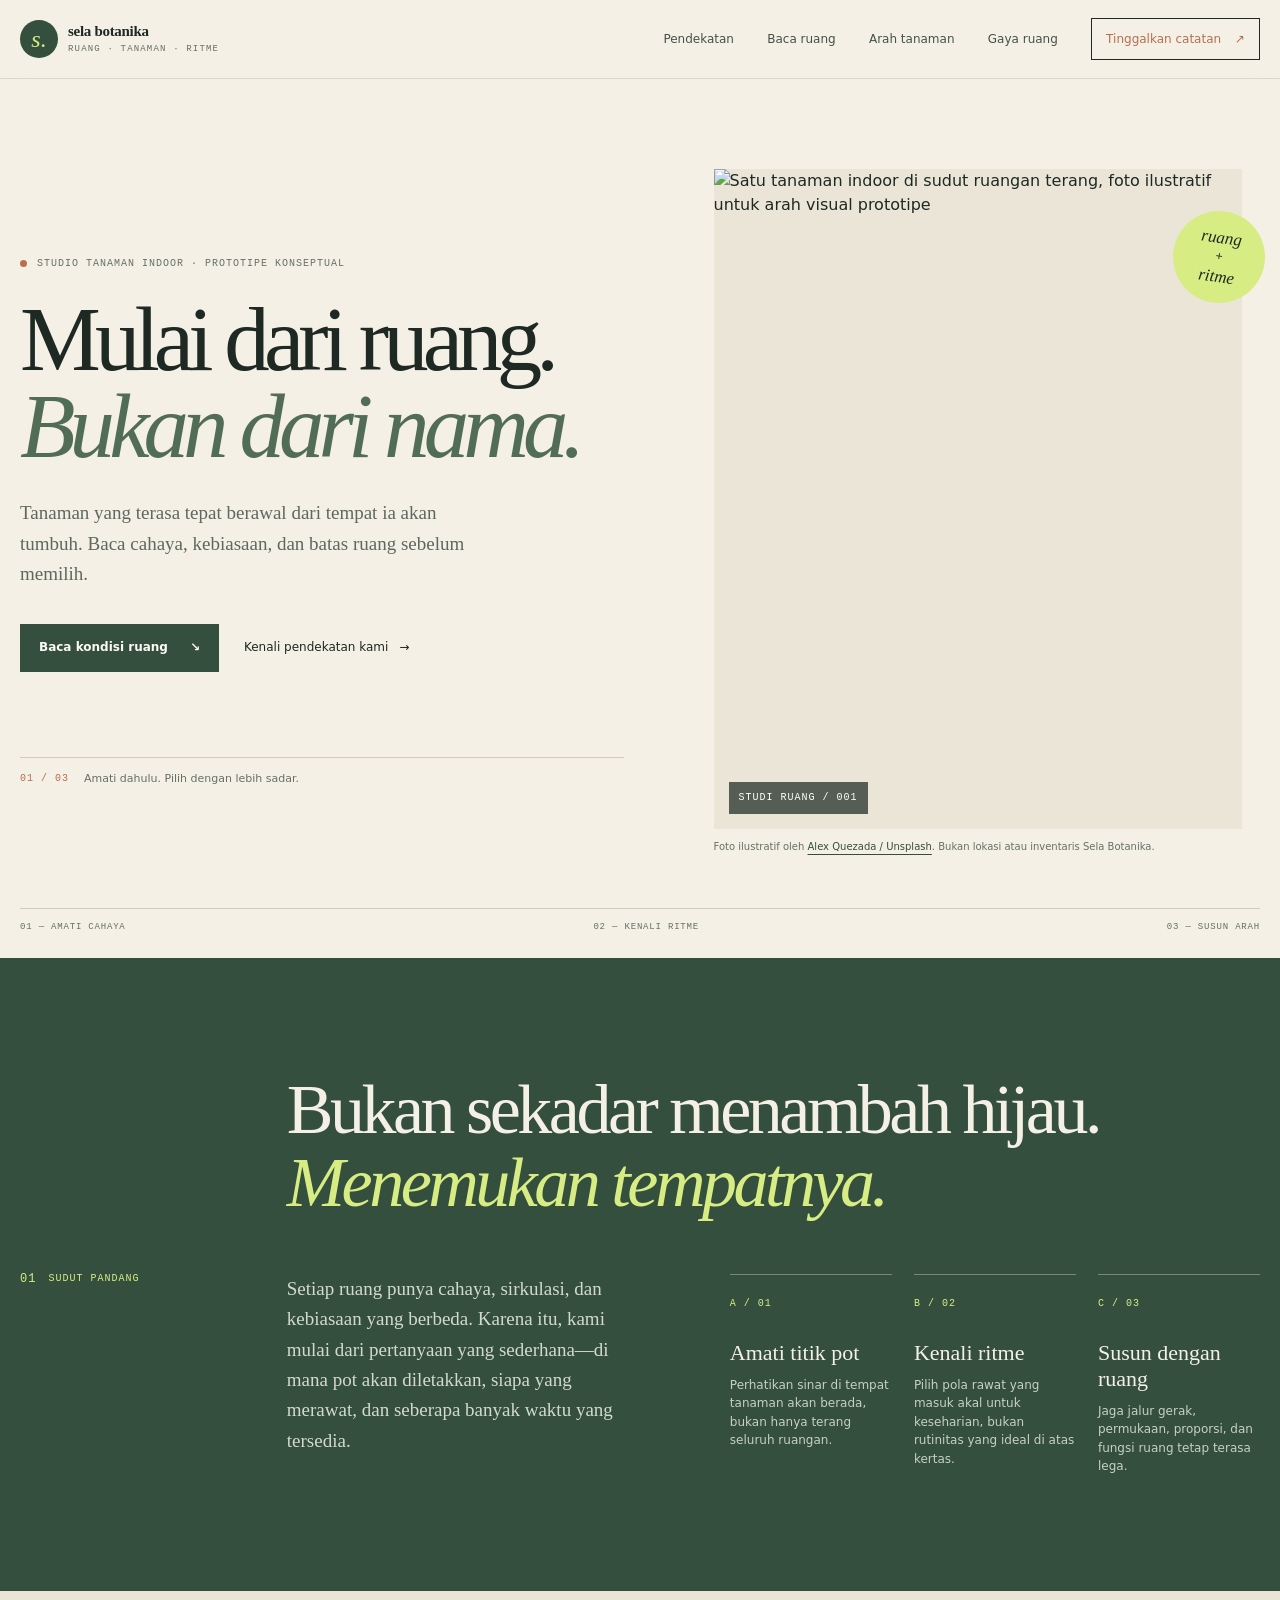
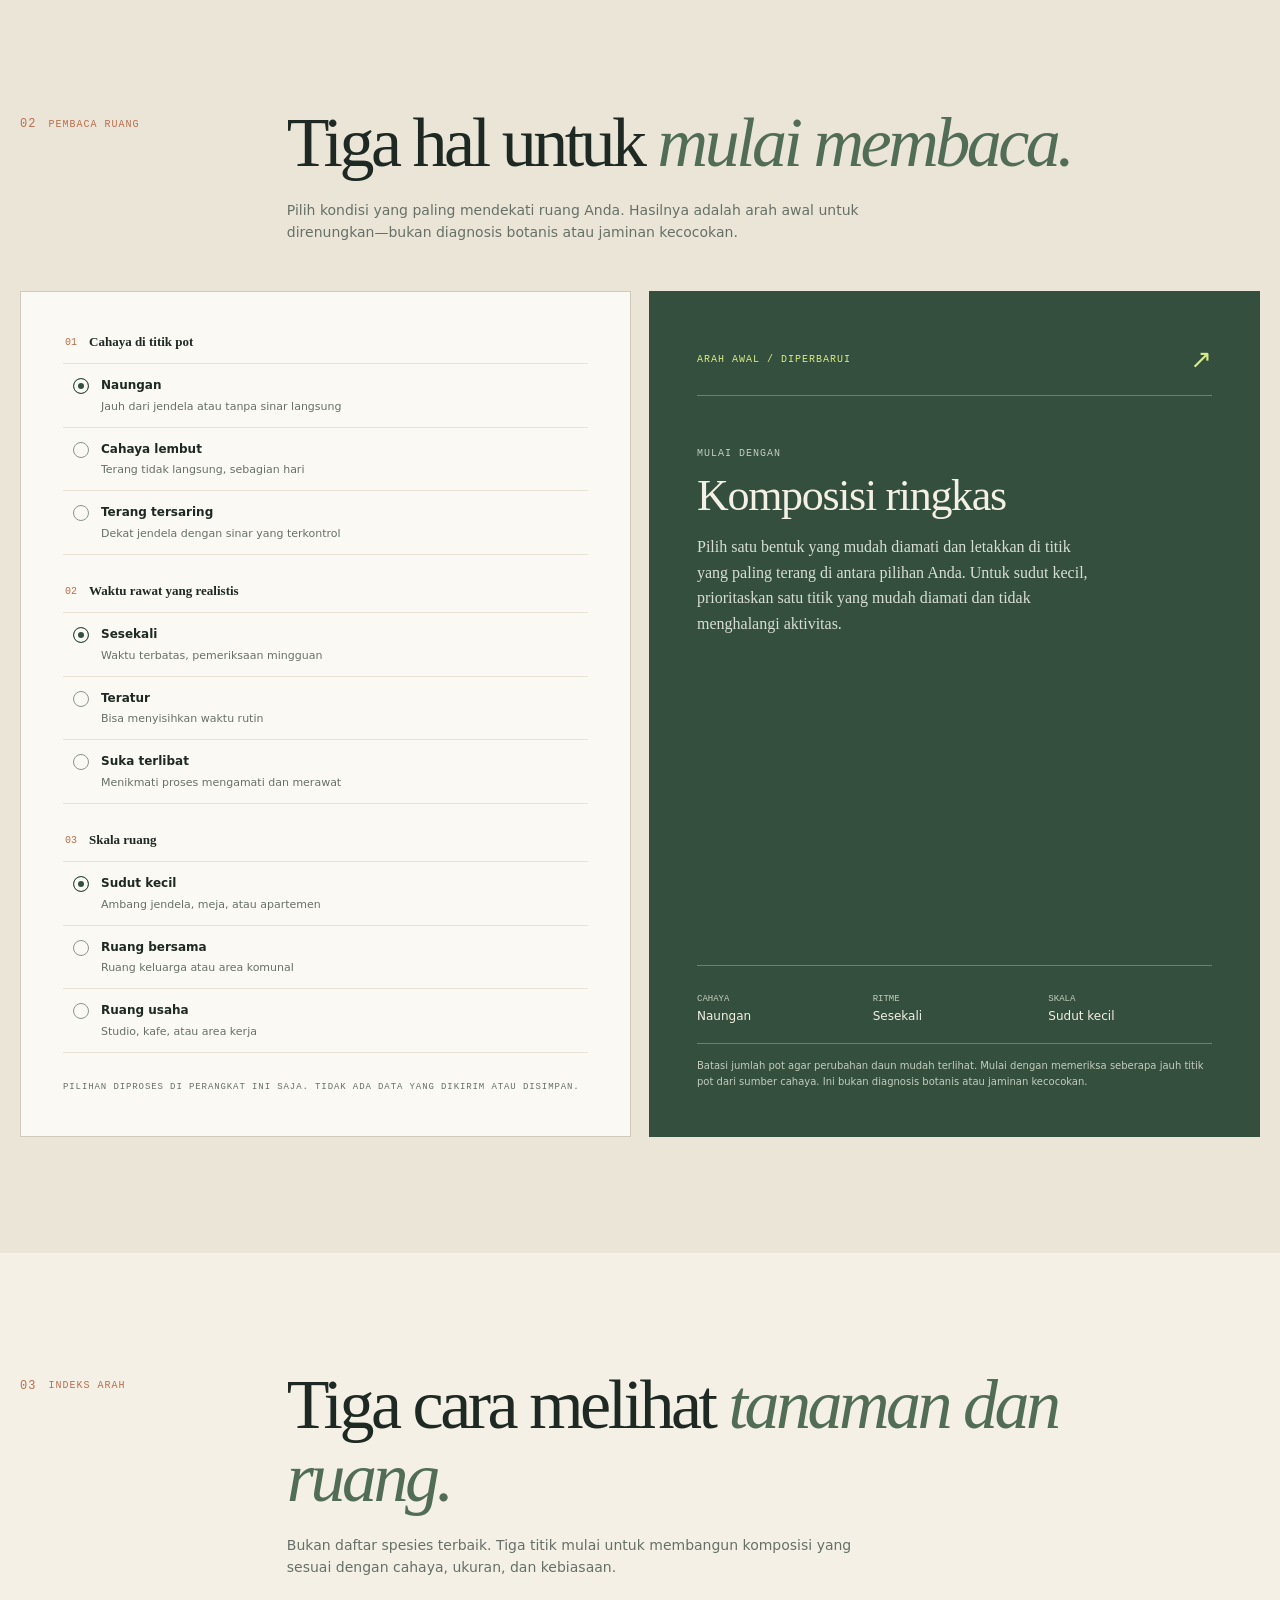
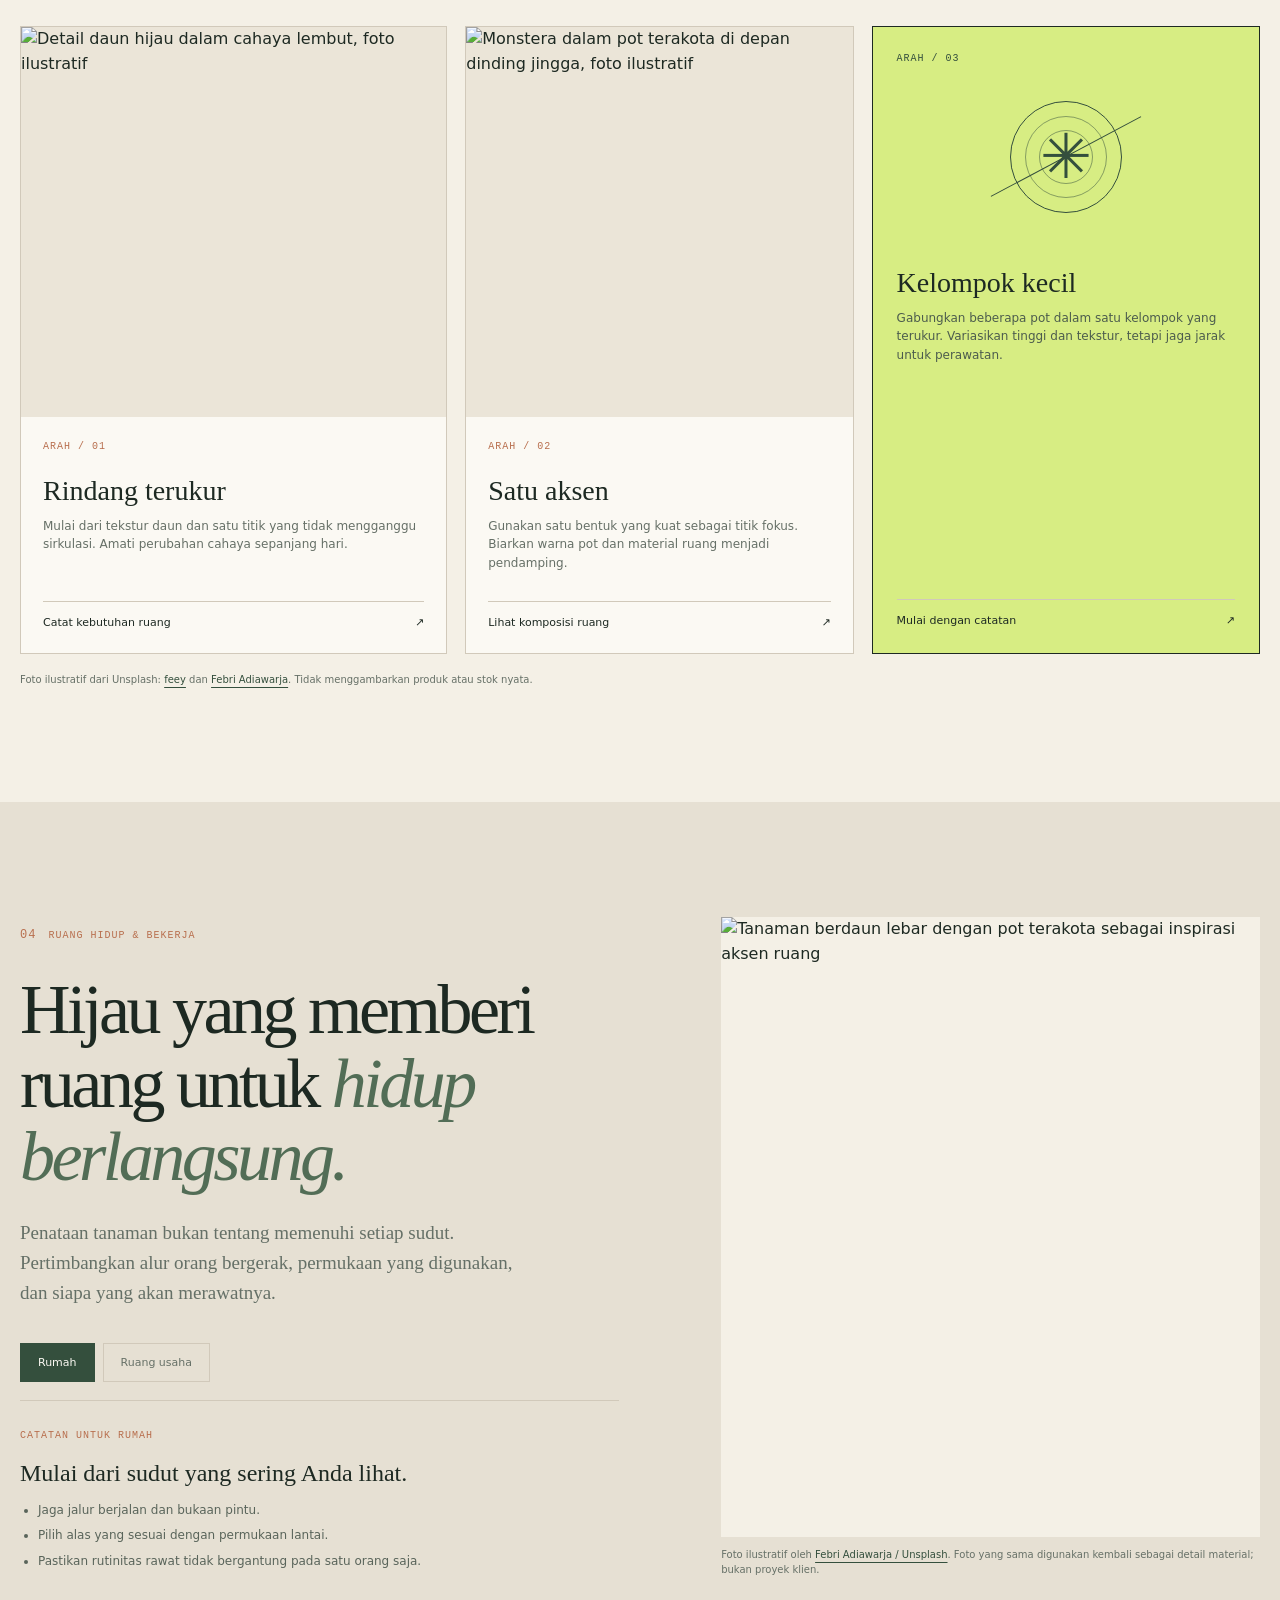
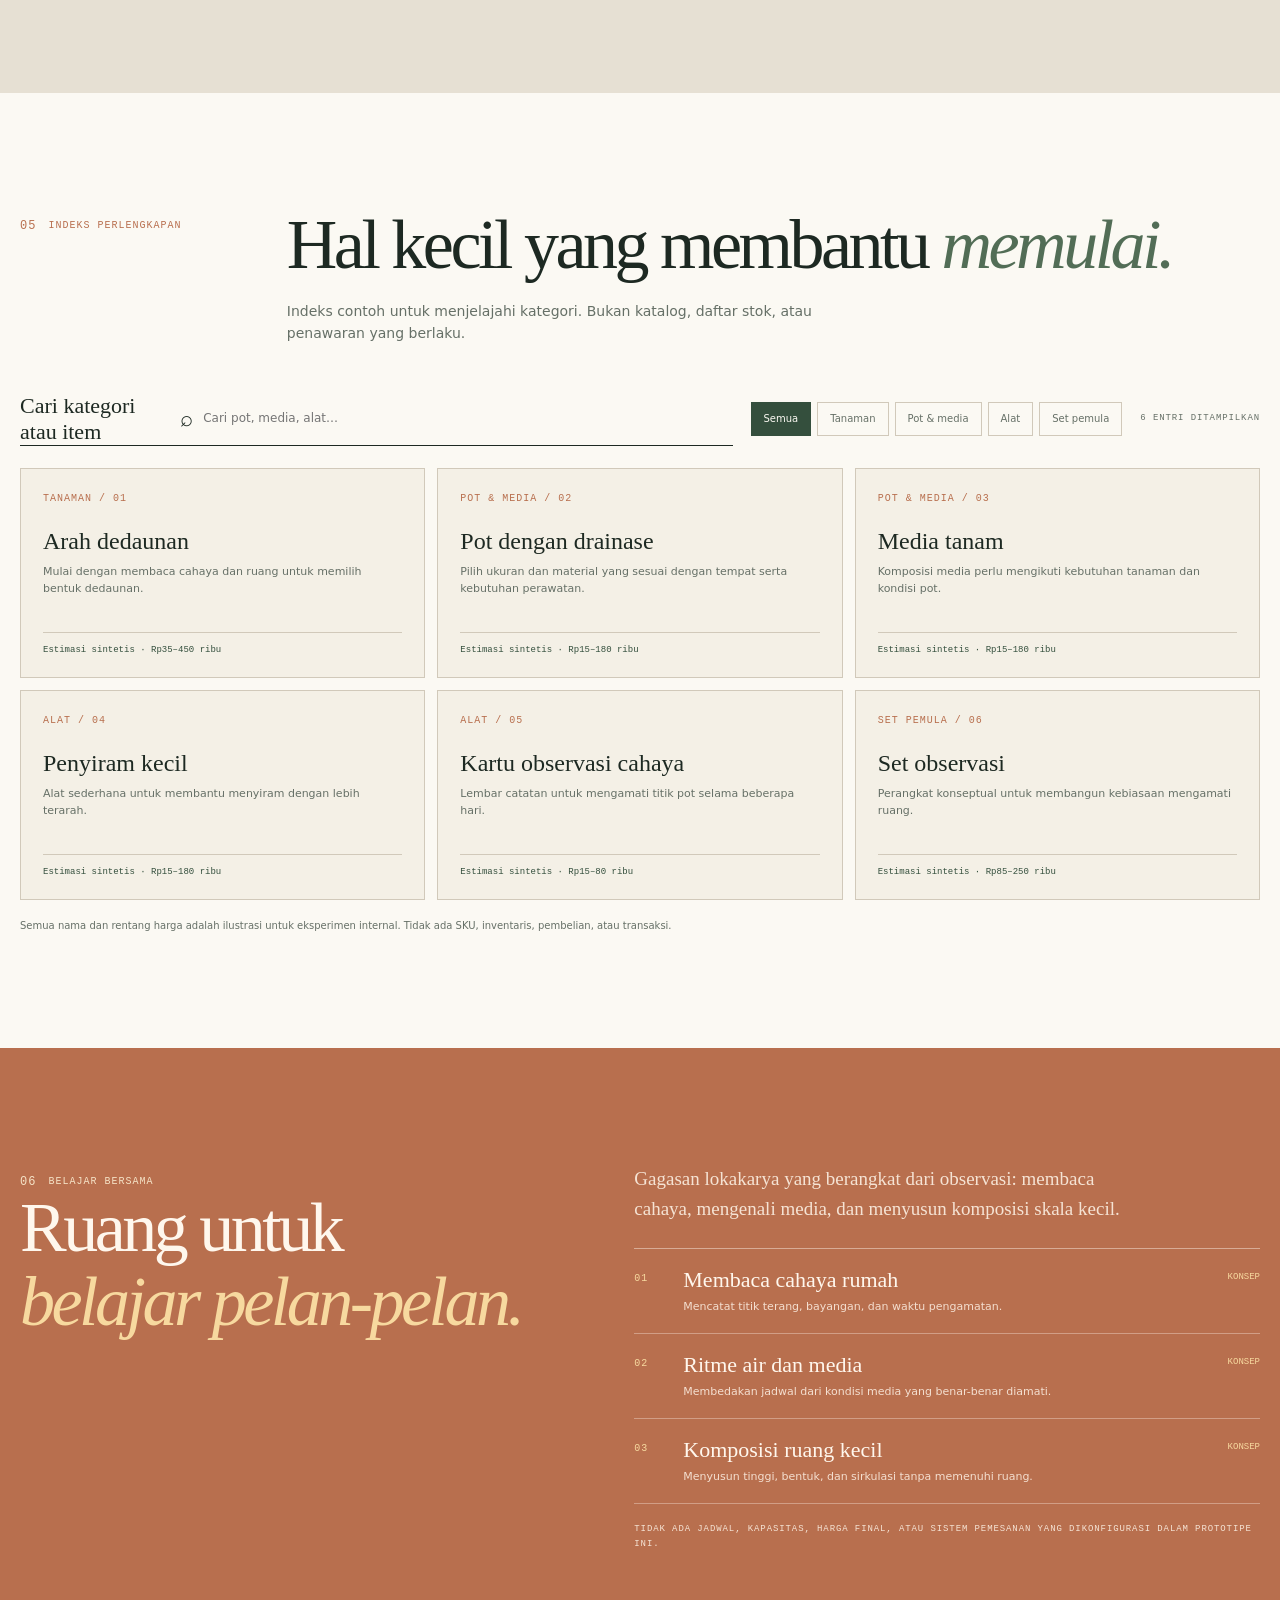
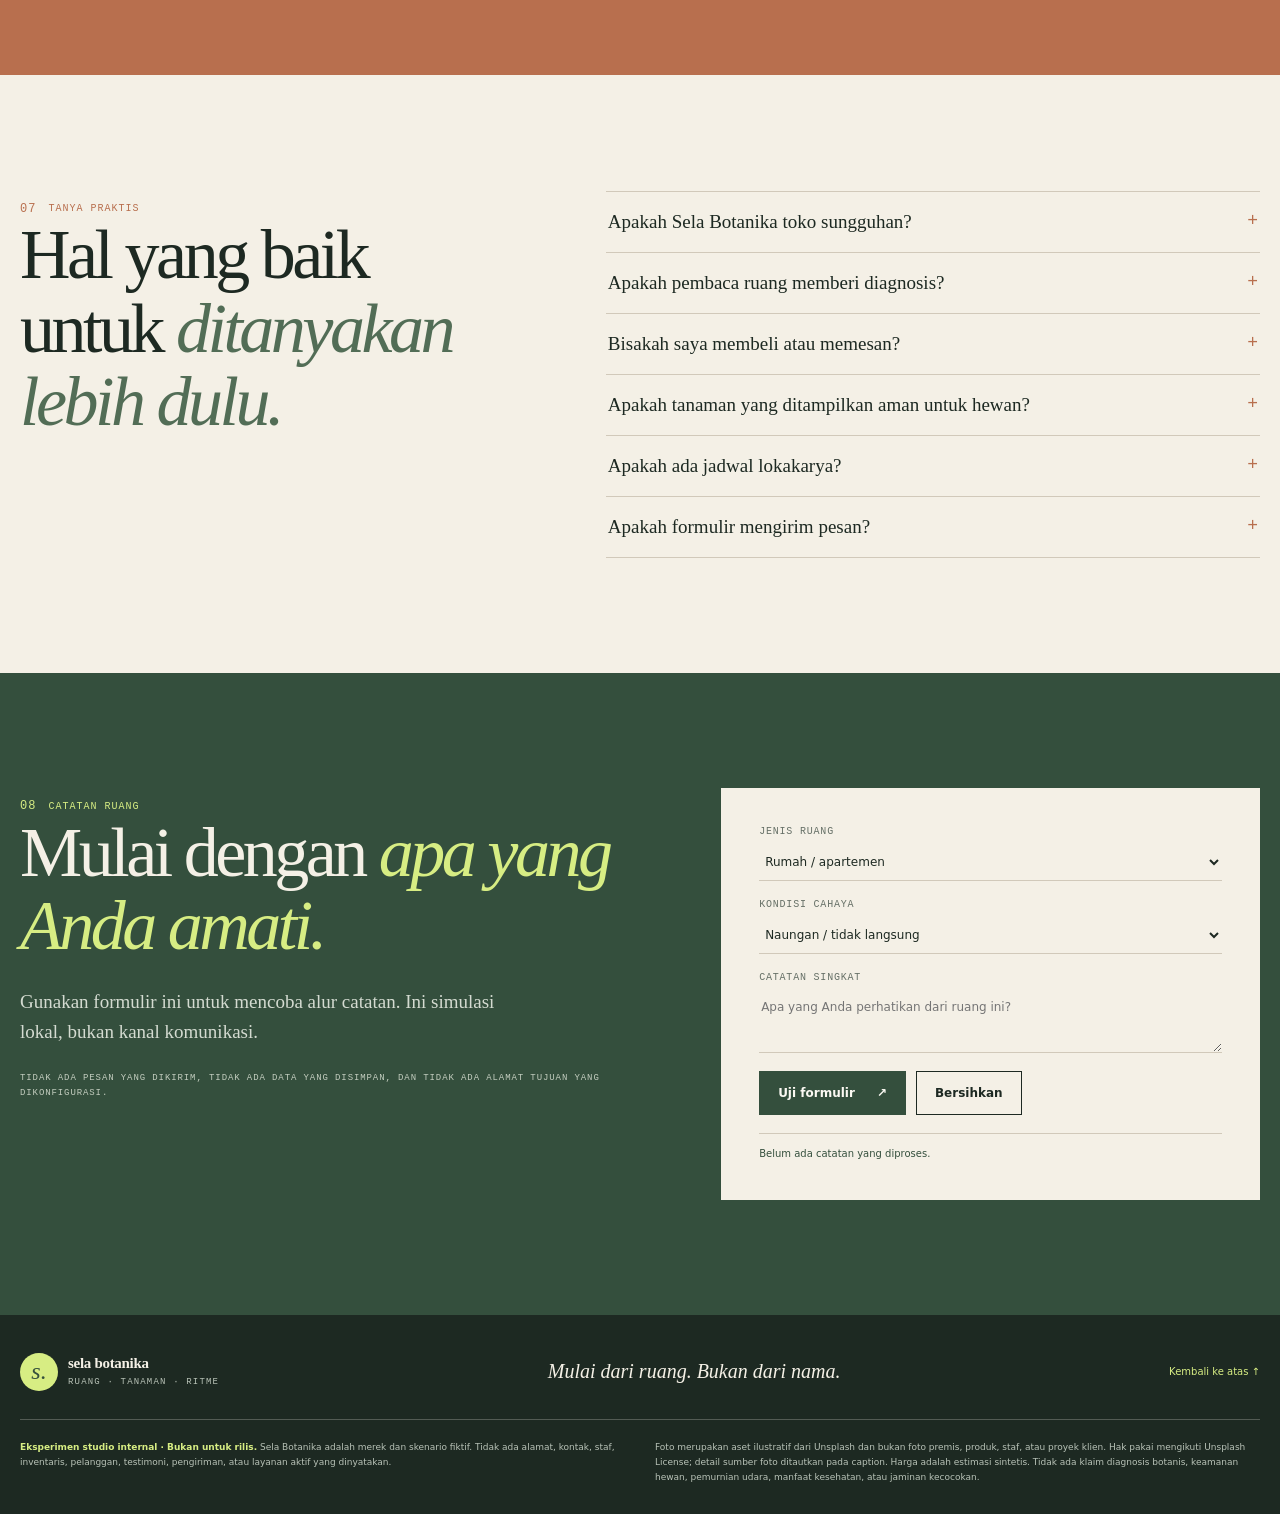
==== commit 348b6047: "Escape image query parameters in HTML attributes" ====
--- a/index.html
+++ b/index.html
@@ -55,7 +55,7 @@
         <figure class="hero-visual">
           <div class="hero-image-frame">
             <img
-              src="https://images.unsplash.com/photo-1687217914134-3cd71ed455fc?auto=format&fit=crop&fm=jpg&ixid=M3wxMjA3fDB8MHxwaG90by1yZWxhdGVkfDI1fHx8ZW58MHx8fHx8&ixlib=rb-4.1.0&q=60&w=3000"
+              src="https://images.unsplash.com/photo-1687217914134-3cd71ed455fc?auto=format&amp;fit=crop&amp;fm=jpg&amp;ixid=M3wxMjA3fDB8MHxwaG90by1yZWxhdGVkfDI1fHx8ZW58MHx8fHx8&amp;ixlib=rb-4.1.0&amp;q=60&amp;w=3000"
               alt="Satu tanaman indoor di sudut ruangan terang, foto ilustratif untuk arah visual prototipe"
               width="667" height="1000" fetchpriority="high">
             <span class="image-index">STUDI RUANG / 001</span>
@@ -146,13 +146,13 @@
         <div class="direction-grid">
           <article class="direction-card direction-card-feature reveal">
             <div class="direction-image">
-              <img src="https://images.unsplash.com/photo-1694285611780-f423b118bb81?auto=format&fit=crop&fm=jpg&ixid=M3wxMjA3fDB8MHxwaG90by1wYWdlfHx8fGVufDB8fHx8fA%3D%3D&ixlib=rb-4.1.0&q=60&w=3000" alt="Detail daun hijau dalam cahaya lembut, foto ilustratif" width="667" height="1000" loading="lazy" decoding="async">
+              <img src="https://images.unsplash.com/photo-1694285611780-f423b118bb81?auto=format&amp;fit=crop&amp;fm=jpg&amp;ixid=M3wxMjA3fDB8MHxwaG90by1wYWdlfHx8fGVufDB8fHx8fA%3D%3D&amp;ixlib=rb-4.1.0&amp;q=60&amp;w=3000" alt="Detail daun hijau dalam cahaya lembut, foto ilustratif" width="667" height="1000" loading="lazy" decoding="async">
             </div>
             <div class="direction-content"><span class="card-index">ARAH / 01</span><h3>Rindang terukur</h3><p>Mulai dari tekstur daun dan satu titik yang tidak mengganggu sirkulasi. Amati perubahan cahaya sepanjang hari.</p><a href="#catatan" class="card-link">Catat kebutuhan ruang <span aria-hidden="true">↗</span></a></div>
           </article>
           <article class="direction-card reveal">
             <div class="direction-image">
-              <img src="https://images.unsplash.com/photo-1762755647813-017e128a4ba0?auto=format&fit=crop&fm=jpg&ixid=M3wxMjA3fDB8MHxwaG90by1wYWdlfHx8fGVufDB8fHx8fA%3D%3D&ixlib=rb-4.1.0&q=60&w=3000" alt="Monstera dalam pot terakota di depan dinding jingga, foto ilustratif" width="667" height="1000" loading="lazy" decoding="async">
+              <img src="https://images.unsplash.com/photo-1762755647813-017e128a4ba0?auto=format&amp;fit=crop&amp;fm=jpg&amp;ixid=M3wxMjA3fDB8MHxwaG90by1wYWdlfHx8fGVufDB8fHx8fA%3D%3D&amp;ixlib=rb-4.1.0&amp;q=60&amp;w=3000" alt="Monstera dalam pot terakota di depan dinding jingga, foto ilustratif" width="667" height="1000" loading="lazy" decoding="async">
             </div>
             <div class="direction-content"><span class="card-index">ARAH / 02</span><h3>Satu aksen</h3><p>Gunakan satu bentuk yang kuat sebagai titik fokus. Biarkan warna pot dan material ruang menjadi pendamping.</p><a href="#gaya" class="card-link">Lihat komposisi ruang <span aria-hidden="true">↗</span></a></div>
           </article>
@@ -184,7 +184,7 @@
         </div>
         <figure class="studio-visual reveal">
           <div class="studio-image">
-            <img src="https://images.unsplash.com/photo-1762755647813-017e128a4ba0?auto=format&fit=crop&fm=jpg&ixid=M3wxMjA3fDB8MHxwaG90by1wYWdlfHx8fGVufDB8fHx8fA%3D%3D&ixlib=rb-4.1.0&q=60&w=3000" alt="Tanaman berdaun lebar dengan pot terakota sebagai inspirasi aksen ruang" width="667" height="1000" loading="lazy" decoding="async">
+            <img src="https://images.unsplash.com/photo-1762755647813-017e128a4ba0?auto=format&amp;fit=crop&amp;fm=jpg&amp;ixid=M3wxMjA3fDB8MHxwaG90by1wYWdlfHx8fGVufDB8fHx8fA%3D%3D&amp;ixlib=rb-4.1.0&amp;q=60&amp;w=3000" alt="Tanaman berdaun lebar dengan pot terakota sebagai inspirasi aksen ruang" width="667" height="1000" loading="lazy" decoding="async">
           </div>
           <figcaption>Foto ilustratif oleh <a href="https://unsplash.com/photos/monstera-plant-in-a-terracotta-pot-against-orange-wall-TSKYvXf1d4M" target="_blank" rel="noopener noreferrer">Febri Adiawarja / Unsplash</a>. Foto yang sama digunakan kembali sebagai detail material; bukan proyek klien.</figcaption>
         </figure>
--- a/assets/css/styles.css
+++ b/assets/css/styles.css
@@ -0,0 +1,252 @@
+:root{
+  --paper:#f4f0e6;--paper-2:#ebe5d8;--white:#fbf9f3;--ink:#1d2922;--muted:#667067;
+  --green:#344f3d;--green-2:#526d56;--clay:#b86f4e;--lime:#d7ed83;--line:#d1c9ba;
+  --serif:Georgia,"Times New Roman",serif;--sans:Inter,"Avenir Next",system-ui,-apple-system,"Segoe UI",sans-serif;
+  --mono:"SFMono-Regular",Consolas,monospace;--max:1240px;--ease:cubic-bezier(.2,.7,.2,1);
+}
+*{box-sizing:border-box}
+html{scroll-behavior:smooth;scroll-padding-top:90px}
+body{margin:0;background:var(--paper);color:var(--ink);font-family:var(--sans);font-size:16px;line-height:1.55;-webkit-font-smoothing:antialiased}
+img{display:block;max-width:100%;width:100%;height:100%;object-fit:cover}
+a{color:inherit;text-underline-offset:4px}
+button,input,select,textarea{font:inherit}
+button{cursor:pointer}
+:focus-visible{outline:3px solid var(--clay);outline-offset:4px}
+[hidden]{display:none!important}
+.wrap{width:min(calc(100% - 40px),var(--max));margin-inline:auto}
+.section-pad{padding-block:clamp(76px,9vw,132px)}
+.skip-link{position:absolute;left:16px;top:-60px;z-index:200;background:var(--ink);color:white;padding:12px 16px}
+.skip-link:focus{top:12px}
+.eyebrow,.section-kicker,.note-index,.image-index,.card-index,.principle-no,.result-label,.result-overline,.panel-kicker,.item-type,.workshop-list article>span,.small-note,.form-footnote,.result-count{font-family:var(--mono);text-transform:uppercase;letter-spacing:.1em;font-size:10px}
+.site-header{position:sticky;top:0;z-index:100;background:rgba(244,240,230,.94);backdrop-filter:blur(14px);border-bottom:1px solid rgba(29,41,34,.12)}
+.header-inner{min-height:78px;display:flex;align-items:center;justify-content:space-between;gap:30px}
+.wordmark{display:inline-flex;align-items:center;gap:10px;text-decoration:none;flex:none}
+.wordmark-mark{width:38px;height:38px;display:grid;place-items:center;border-radius:50%;background:var(--green);color:var(--lime);font:italic 24px var(--serif)}
+.wordmark-text{font:600 15px var(--serif);letter-spacing:-.02em;line-height:1.05;text-transform:lowercase}
+.wordmark-text small{display:block;margin-top:5px;color:var(--muted);font:9px var(--mono);letter-spacing:.13em;text-transform:uppercase}
+.primary-nav{display:flex;align-items:center;gap:clamp(16px,2.6vw,34px)}
+.primary-nav a{font-size:12px;text-decoration:none;color:#455148;transition:color .2s}
+.primary-nav a:hover,.primary-nav a[aria-current="location"]{color:var(--clay)}
+.primary-nav .nav-cta{border:1px solid var(--ink);padding:11px 14px;color:var(--ink)}
+.nav-cta span{margin-left:10px}
+.menu-toggle{display:none;background:none;border:1px solid var(--line);padding:10px 12px;align-items:center;gap:9px;color:var(--ink)}
+.menu-toggle-lines{display:grid;gap:4px}.menu-toggle-lines i{display:block;width:16px;height:1px;background:currentColor}
+.menu-toggle-label{font-size:11px}
+.hero{padding-top:clamp(54px,7vw,100px);padding-bottom:26px}
+.hero-grid{display:grid;grid-template-columns:minmax(0,1.05fr) minmax(360px,.95fr);gap:clamp(40px,7vw,100px);align-items:center}
+.hero-copy{padding-block:30px}
+.eyebrow{display:flex;align-items:center;gap:10px;color:var(--muted);margin:0 0 25px}
+.eyebrow-dot{width:7px;height:7px;background:var(--clay);border-radius:50%}
+h1,h2,h3,p{margin-top:0}
+.hero h1{font:400 clamp(54px,7.1vw,100px)/.96 var(--serif);letter-spacing:-.065em;margin:0 0 28px;max-width:720px}
+.hero h1 em,.display-heading em{font-style:italic;color:var(--green-2)}
+.hero-lede{max-width:470px;color:#5e685f;font:19px/1.6 var(--serif)}
+.hero-actions{display:flex;align-items:center;flex-wrap:wrap;gap:25px;margin-top:34px}
+.button{min-height:48px;padding:0 18px;display:inline-flex;align-items:center;justify-content:center;gap:22px;border:1px solid var(--ink);text-decoration:none;font-size:12px;font-weight:600;transition:transform .25s var(--ease),background .25s,color .25s}
+.button:hover{transform:translateY(-2px)}
+.button-dark{background:var(--green);border-color:var(--green);color:var(--white)}
+.button-dark:hover{background:var(--ink)}
+.button-outline{background:transparent;color:var(--ink)}
+.text-link{border:0;background:none;padding:0;color:var(--ink);font-size:12px;text-decoration:none}
+.text-link span{margin-left:7px}
+.text-link:hover{color:var(--clay)}
+.hero-note{display:flex;align-items:center;gap:15px;border-top:1px solid var(--line);margin-top:clamp(45px,7vw,85px);padding-top:14px;color:var(--muted);font:11px var(--sans)}
+.note-index{color:var(--clay)}
+.hero-visual{position:relative;margin:0;padding:0 18px 18px 0}
+.hero-image-frame{height:clamp(450px,55vw,660px);position:relative;overflow:hidden;background:var(--paper-2)}
+.hero-image-frame img{object-position:center 55%;transition:transform 1.2s var(--ease)}
+.hero-visual:hover img{transform:scale(1.025)}
+.image-index{position:absolute;bottom:15px;left:15px;color:white;background:rgba(29,41,34,.72);padding:8px 10px}
+.hero-visual figcaption,.studio-visual figcaption{font-size:10px;color:var(--muted);padding-top:10px;line-height:1.5}
+.hero-visual figcaption a,.studio-visual figcaption a{color:var(--green)}
+.hero-stamp{position:absolute;right:-5px;top:42px;width:92px;height:92px;border-radius:50%;background:var(--lime);display:flex;flex-direction:column;align-items:center;justify-content:center;transform:rotate(8deg);font:italic 17px var(--serif);line-height:1}
+.hero-stamp b{font:12px var(--mono);margin:4px}
+.hero-bottom{display:flex;justify-content:space-between;border-top:1px solid var(--line);margin-top:36px;padding-top:13px;color:var(--muted);font:9px var(--mono);letter-spacing:.09em;text-transform:uppercase}
+.intro{background:var(--green);color:var(--paper)}
+.intro-grid{display:grid;grid-template-columns:190px 1fr;gap:clamp(30px,6vw,90px)}
+.section-kicker{display:flex;gap:12px;align-items:center;color:var(--clay);padding-top:9px}
+.intro .section-kicker{color:var(--lime)}
+.section-kicker span:first-child{font-size:12px}
+.display-heading{font:400 clamp(38px,5.5vw,70px)/1.05 var(--serif);letter-spacing:-.05em;margin:0;max-width:900px}
+.intro .display-heading{max-width:850px}
+.intro .display-heading em{color:var(--lime)}
+.intro-bottom{display:grid;grid-template-columns:minmax(220px,.8fr) 1.2fr;gap:clamp(35px,7vw,100px);margin-top:54px}
+.body-large{font:19px/1.6 var(--serif);color:#657067;max-width:510px}
+.intro .body-large{color:#d3d9ce}
+.principles{display:grid;grid-template-columns:repeat(3,1fr);gap:22px}
+.principle{border-top:1px solid rgba(244,240,230,.35);padding-top:14px}
+.principle-no{color:var(--lime)}
+.principle h3{font:22px var(--serif);margin:26px 0 10px}
+.principle p{font-size:12px;color:#c7d0c5;margin:0}
+.section-heading{display:grid;grid-template-columns:190px 1fr;gap:clamp(30px,6vw,90px);align-items:start;margin-bottom:48px}
+.section-intro{max-width:580px;color:var(--muted);font-size:14px;margin:20px 0 0}
+.room-reader{background:var(--paper-2)}
+.reader-layout{display:grid;grid-template-columns:1fr 1fr;gap:18px;align-items:stretch}
+.reader-form{background:var(--white);border:1px solid var(--line);padding:clamp(22px,3.5vw,42px)}
+.reader-form fieldset{border:0;padding:0;margin:0 0 28px}
+.reader-form legend{display:flex;align-items:center;gap:12px;margin-bottom:13px;font:13px var(--serif);font-weight:700}
+.reader-form legend span{font:10px var(--mono);color:var(--clay)}
+.choice{display:flex;gap:12px;align-items:flex-start;padding:12px 10px;border-top:1px solid #e8e2d7;cursor:pointer;transition:background .2s}
+.choice:last-child{border-bottom:1px solid #e8e2d7}
+.choice:hover{background:var(--paper)}
+.choice input{position:absolute;opacity:0;width:1px;height:1px}
+.choice-indicator{width:16px;height:16px;border:1px solid #8b958b;border-radius:50%;margin-top:2px;flex:none;position:relative}
+.choice input:checked+.choice-indicator{border-color:var(--green);background:var(--green);box-shadow:inset 0 0 0 4px var(--white)}
+.choice input:focus-visible+.choice-indicator{outline:3px solid var(--clay);outline-offset:3px}
+.choice b{display:block;font-size:12px;font-weight:600}
+.choice small{display:block;color:var(--muted);font-size:11px;margin-top:3px}
+.form-footnote{color:var(--muted);font-size:9px;line-height:1.5;margin:0}
+.reader-result{background:var(--green);color:var(--paper);padding:clamp(24px,4vw,48px);display:flex;flex-direction:column;min-height:100%}
+.result-top{display:flex;justify-content:space-between;align-items:center;border-bottom:1px solid rgba(244,240,230,.3);padding-bottom:15px}
+.result-label{color:var(--lime)}
+.result-mark{font-size:26px;color:var(--lime)}
+.result-overline{color:#c3cdbf;margin:50px 0 12px}
+.reader-result h3{font:clamp(30px,3.5vw,44px)/1.05 var(--serif);margin:0 0 15px;letter-spacing:-.03em}
+.result-copy{font:16px/1.6 var(--serif);color:#d8ded4;max-width:400px}
+.result-details{display:grid;grid-template-columns:repeat(3,1fr);gap:12px;margin-top:auto;padding-top:28px;border-top:1px solid rgba(244,240,230,.3)}
+.result-details span{display:grid;gap:5px;font:9px var(--mono);text-transform:uppercase;color:#c3cdbf}
+.result-details b{font:12px var(--sans);text-transform:none;color:var(--paper)}
+.result-caveat{border-top:1px solid rgba(244,240,230,.3);padding-top:14px;margin:20px 0 0;font-size:10px;color:#c3cdbf}
+.direction-grid{display:grid;grid-template-columns:1.1fr 1fr 1fr;gap:18px}
+.direction-card{background:var(--white);border:1px solid var(--line);display:flex;flex-direction:column;min-width:0}
+.direction-image{height:clamp(260px,32vw,390px);overflow:hidden;background:var(--paper-2)}
+.direction-image img{transition:transform 1s var(--ease)}
+.direction-card:hover .direction-image img{transform:scale(1.04)}
+.direction-content{padding:22px;display:flex;flex-direction:column;flex:1}
+.card-index{color:var(--clay)}
+.direction-content h3,.direction-card-note h3{font:28px var(--serif);margin:20px 0 10px}
+.direction-content p,.direction-card-note p{font-size:12px;color:var(--muted);margin-bottom:28px}
+.card-link{display:flex;justify-content:space-between;align-items:center;margin-top:auto;padding-top:12px;border-top:1px solid var(--line);font-size:11px;text-decoration:none}
+.card-link:hover{color:var(--clay)}
+.direction-card-note{padding:24px;background:var(--lime);border:1px solid var(--ink);display:flex;flex-direction:column}
+.direction-card-note .card-index{color:var(--green)}
+.direction-card-note p{color:#4c5c4d}
+.note-illustration{position:relative;min-height:180px;display:grid;place-items:center}
+.note-circle{width:112px;height:112px;border:1px solid var(--green);border-radius:50%;position:absolute}
+.note-circle:before,.note-circle:after{content:"";position:absolute;inset:14px;border:1px solid rgba(52,79,61,.5);border-radius:50%}
+.note-circle:after{inset:28px}
+.note-line{height:1px;width:170px;background:var(--green);transform:rotate(-28deg)}
+.note-leaf{position:absolute;font:62px var(--serif);color:var(--green)}
+.image-credit-note{font-size:10px;color:var(--muted);margin:18px 0 0}
+.image-credit-note a{color:var(--green)}
+.studio{background:#e6e0d3}
+.studio-grid{display:grid;grid-template-columns:1fr .9fr;gap:clamp(45px,8vw,120px);align-items:center}
+.studio-copy .display-heading{margin:28px 0 24px}
+.studio-tabs{display:flex;gap:8px;margin:34px 0 0}
+.tab-button{border:1px solid var(--line);background:transparent;padding:10px 17px;font-size:11px;color:var(--muted)}
+.tab-button.is-active{background:var(--green);border-color:var(--green);color:var(--white)}
+.tab-panel{border-top:1px solid var(--line);padding-top:20px;margin-top:18px}
+.panel-kicker{color:var(--clay)}
+.tab-panel h3{font:24px var(--serif);margin:14px 0}
+.tab-panel ul{padding-left:18px;margin:0;color:#59645a;font-size:12px}
+.tab-panel li{margin:7px 0}
+.studio-visual{margin:0}
+.studio-image{height:clamp(440px,52vw,620px);overflow:hidden;background:var(--paper)}
+.studio-image img{object-position:center}
+.discovery{background:var(--white)}
+.discovery-tools{display:flex;align-items:center;gap:18px;flex-wrap:wrap;margin-bottom:22px}
+.search-box{display:flex;align-items:center;gap:10px;min-height:42px;border-bottom:1px solid var(--ink);min-width:220px;flex:1}
+.search-box>span{font:22px var(--serif)}
+.search-box input{width:100%;border:0;background:transparent;outline:none;font-size:12px;padding:10px 0;color:var(--ink)}
+.filter-list{display:flex;gap:6px;flex-wrap:wrap}
+.filter-chip{background:transparent;border:1px solid var(--line);padding:8px 12px;font-size:10px;color:var(--muted)}
+.filter-chip.is-active{background:var(--green);border-color:var(--green);color:var(--white)}
+.result-count{color:var(--muted);font-size:9px;margin:0}
+.item-grid{display:grid;grid-template-columns:repeat(3,1fr);gap:12px}
+.item-card{border:1px solid var(--line);padding:22px;min-height:210px;display:flex;flex-direction:column;background:var(--paper)}
+.item-type{color:var(--clay)}
+.item-card h3{font:24px var(--serif);margin:22px 0 8px}
+.item-card p{font-size:11px;color:var(--muted);margin-bottom:24px}
+.item-price{margin-top:auto;border-top:1px solid var(--line);padding-top:12px;font:9px var(--mono);color:var(--green)}
+.empty-state{padding:24px;border:1px dashed var(--line);display:flex;align-items:center;justify-content:space-between;color:var(--muted);font-size:12px}
+.empty-state p{margin:0}
+.disclaimer-inline{font-size:10px;color:var(--muted);margin:18px 0 0}
+.workshop{background:var(--clay);color:#fff7ed}
+.workshop .section-kicker{color:#f5e3c7}
+.workshop-grid{display:grid;grid-template-columns:.9fr 1.1fr;gap:clamp(35px,8vw,120px)}
+.workshop .display-heading em{color:#f7d99f}
+.workshop-content .body-large{color:#f5e3d4}
+.workshop-list{border-top:1px solid rgba(255,247,237,.45);margin-top:24px}
+.workshop-list article{display:grid;grid-template-columns:35px 1fr auto;gap:14px;align-items:start;border-bottom:1px solid rgba(255,247,237,.35);padding:18px 0}
+.workshop-list article>span{color:#f7d99f;padding-top:4px}
+.workshop-list h3{font:22px var(--serif);margin:0 0 5px}
+.workshop-list p{font-size:11px;color:#f4dfd0;margin:0}
+.workshop-list article>b{font:9px var(--mono);text-transform:uppercase;color:#f7d99f;padding-top:5px}
+.workshop .small-note{font-size:9px;color:#f5e3d4;line-height:1.6;margin-top:18px}
+.faq-grid{display:grid;grid-template-columns:.85fr 1.15fr;gap:clamp(35px,8vw,120px)}
+.faq-list{border-top:1px solid var(--line)}
+.faq-list details{border-bottom:1px solid var(--line)}
+.faq-list summary{list-style:none;cursor:pointer;padding:19px 2px;display:flex;justify-content:space-between;gap:20px;font:19px var(--serif)}
+.faq-list summary::-webkit-details-marker{display:none}
+.faq-list summary:after{content:"+";font:18px var(--mono);color:var(--clay)}
+.faq-list details[open] summary:after{content:"−"}
+.faq-list details p{font-size:12px;color:var(--muted);max-width:620px;padding:0 30px 18px 2px;margin:0}
+.contact-section{background:var(--green);color:var(--paper)}
+.contact-grid{display:grid;grid-template-columns:1fr .9fr;gap:clamp(35px,8vw,120px);align-items:start}
+.contact-section .section-kicker{color:var(--lime)}
+.contact-section .display-heading em{color:var(--lime)}
+.contact-section .body-large{color:#d4dbd1;margin:24px 0}
+.contact-section .small-note{font-size:9px;color:#c3cdbf;line-height:1.6}
+.contact-form{background:var(--paper);color:var(--ink);padding:clamp(22px,3.5vw,38px);display:grid;gap:18px}
+.contact-form label{display:grid;gap:7px;font:10px var(--mono);letter-spacing:.08em;text-transform:uppercase;color:var(--muted)}
+.contact-form select,.contact-form textarea{width:100%;border:0;border-bottom:1px solid var(--line);background:transparent;padding:10px 2px;color:var(--ink);font:12px var(--sans);text-transform:none;letter-spacing:normal}
+.contact-form textarea{resize:vertical}
+.contact-actions{display:flex;gap:10px;flex-wrap:wrap}
+.contact-actions .button{min-height:44px}
+.form-status{font-size:10px;color:var(--green);margin:0;border-top:1px solid var(--line);padding-top:12px}
+.site-footer{background:var(--ink);color:var(--paper);padding:38px 0 28px}
+.footer-top{display:flex;align-items:center;justify-content:space-between;gap:25px;padding-bottom:28px;border-bottom:1px solid rgba(244,240,230,.25)}
+.footer-wordmark .wordmark-mark{background:var(--lime);color:var(--green)}
+.footer-wordmark .wordmark-text small{color:#b8c2b7}
+.footer-top>p{font:italic 20px var(--serif);margin:0}
+.back-top{font-size:10px;text-decoration:none;color:var(--lime)}
+.footer-bottom{display:grid;grid-template-columns:1fr 1fr;gap:30px;padding-top:20px}
+.footer-bottom p{font-size:9px;line-height:1.7;color:#b8c2b7;margin:0;max-width:600px}
+.footer-bottom strong{color:var(--lime)}
+.scroll-progress{position:fixed;top:0;left:0;width:100%;height:3px;z-index:150;background:var(--clay);transform:scaleX(0);transform-origin:left center;pointer-events:none}
+@media(max-width:900px){
+  .primary-nav{gap:14px}.primary-nav a{font-size:11px}.primary-nav .nav-cta{padding:9px}
+  .hero-grid{grid-template-columns:1fr .82fr;gap:35px}.hero h1{font-size:clamp(54px,8vw,76px)}
+  .intro-grid,.section-heading{grid-template-columns:140px 1fr;gap:30px}
+  .intro-bottom{grid-template-columns:1fr;gap:35px}
+  .studio-grid,.workshop-grid,.faq-grid,.contact-grid{gap:45px}
+  .direction-grid{grid-template-columns:1fr 1fr}.direction-card-feature{grid-row:span 2}.direction-card-note{min-height:260px}
+}
+@media(max-width:680px){
+  .wrap{width:min(calc(100% - 32px),var(--max))}
+  .header-inner{min-height:68px}.menu-toggle{display:flex}
+  .primary-nav{display:none;position:absolute;top:68px;left:0;right:0;background:var(--paper);padding:14px 16px 20px;border-bottom:1px solid var(--line);box-shadow:0 18px 25px rgba(29,41,34,.08)}
+  .primary-nav.is-open{display:grid;gap:0}
+  .primary-nav a{padding:13px 4px;border-bottom:1px solid var(--line);font-size:13px}
+  .primary-nav .nav-cta{margin-top:12px;border:1px solid var(--ink);padding:13px}
+  .hero{padding-top:32px}.hero-grid{grid-template-columns:1fr;gap:32px}
+  .hero-copy{padding:0}.hero h1{font-size:clamp(52px,14vw,76px)}
+  .hero-lede{font-size:17px}.hero-image-frame{height:460px}
+  .hero-visual{padding-right:10px}.hero-stamp{width:78px;height:78px;right:-2px}
+  .hero-bottom{gap:12px;flex-wrap:wrap;font-size:8px}
+  .intro-grid,.section-heading{grid-template-columns:1fr;gap:22px}
+  .intro-bottom{margin-top:35px}.principles{grid-template-columns:1fr;gap:24px}
+  .principle h3{margin:13px 0 7px}
+  .reader-layout{grid-template-columns:1fr}.reader-result{min-height:370px}
+  .result-overline{margin-top:34px}
+  .direction-grid{grid-template-columns:1fr}.direction-card-feature{grid-row:auto}
+  .direction-image{height:360px}.direction-card-note{min-height:320px}
+  .studio-grid,.workshop-grid,.faq-grid,.contact-grid{grid-template-columns:1fr}
+  .studio-image{height:440px}.studio-tabs{margin-top:26px}
+  .discovery-tools{align-items:stretch;gap:12px}.search-box{flex-basis:100%}
+  .filter-list{gap:5px}.filter-chip{padding:8px 10px}
+  .item-grid{grid-template-columns:1fr 1fr}.item-card{padding:16px;min-height:205px}
+  .workshop-list article{grid-template-columns:26px 1fr}.workshop-list article>b{grid-column:2}
+  .faq-list summary{font-size:17px}
+  .footer-top{align-items:flex-start;flex-wrap:wrap}.footer-top>p{order:3;flex-basis:100%}
+  .footer-bottom{grid-template-columns:1fr;gap:12px}
+}
+@media(max-width:390px){
+  .hero h1{font-size:49px}.hero-actions{align-items:flex-start;flex-direction:column}
+  .hero-image-frame{height:390px}.item-grid{grid-template-columns:1fr}
+  .result-details{gap:6px}.result-details b{font-size:10px}
+}
+@media(prefers-reduced-motion:reduce){
+  html{scroll-behavior:auto}
+  *,*::before,*::after{animation-duration:.01ms!important;transition-duration:.01ms!important;scroll-behavior:auto!important}
+}
